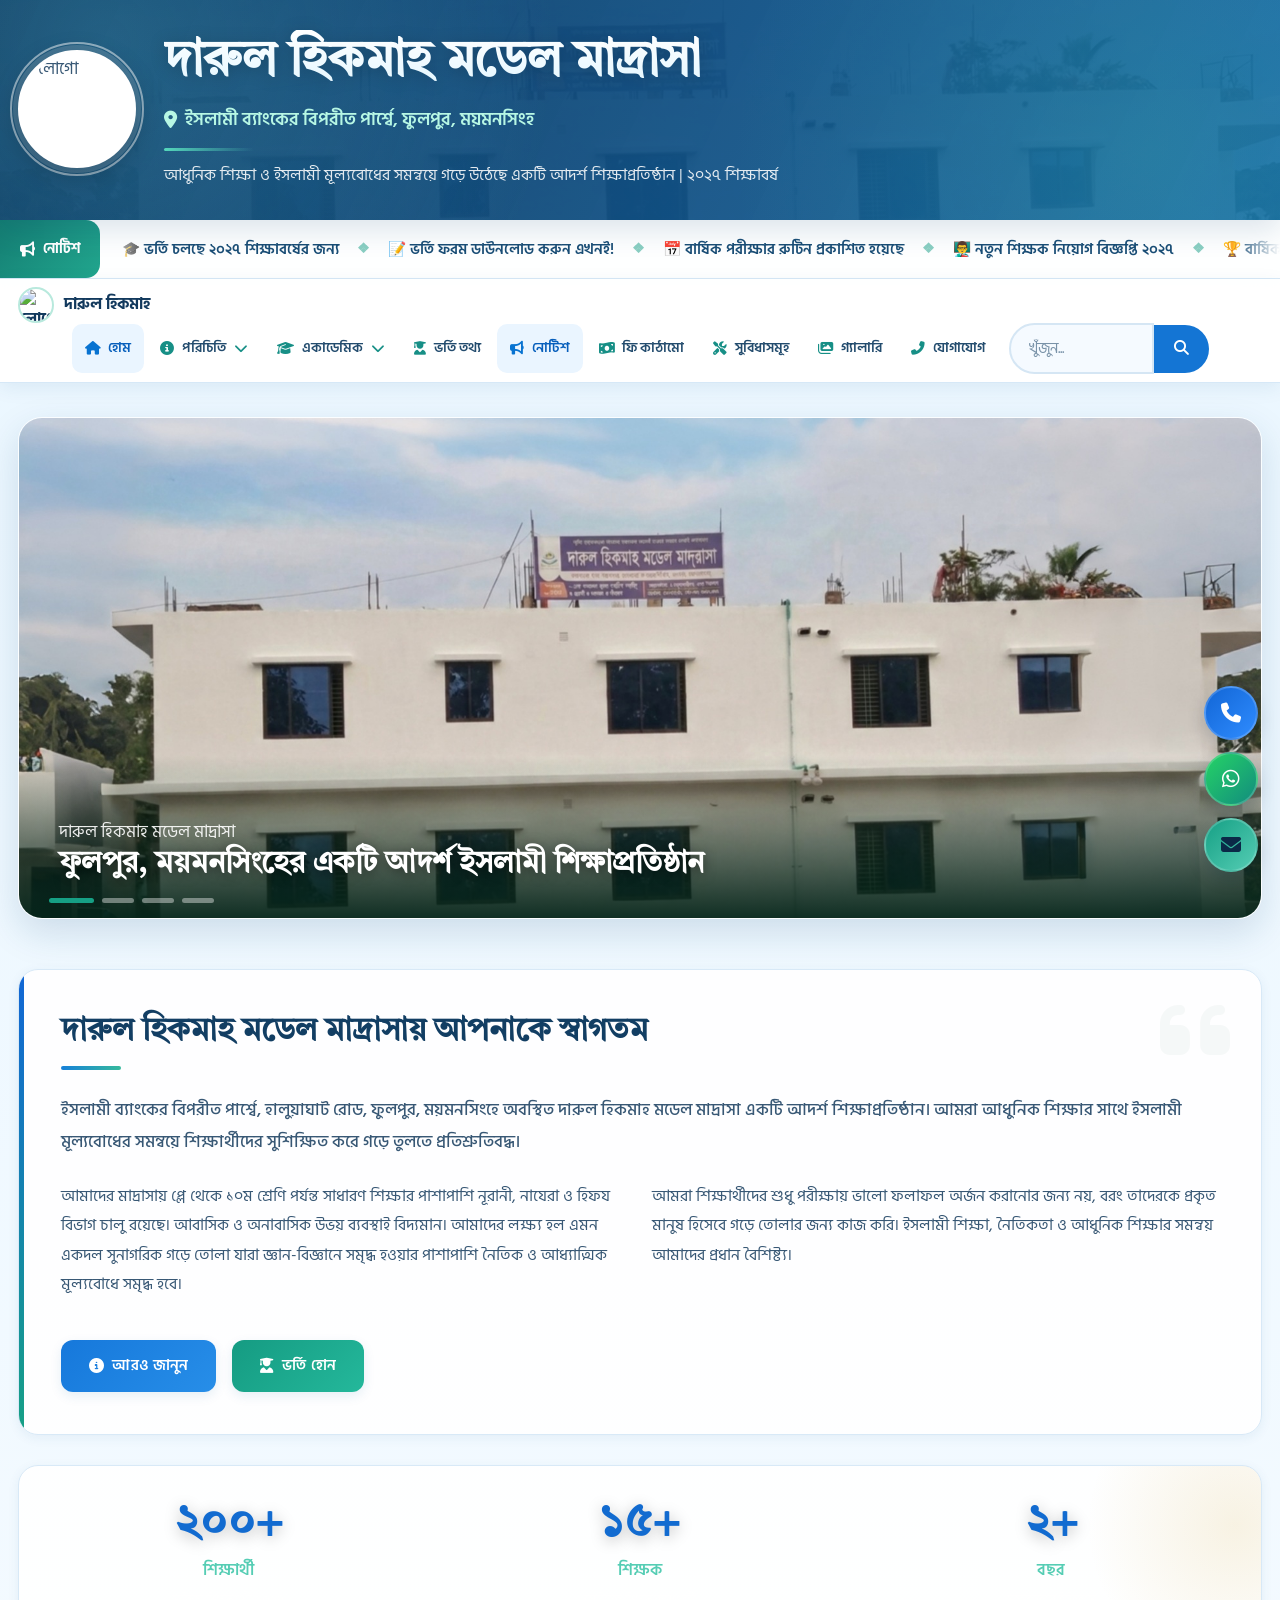
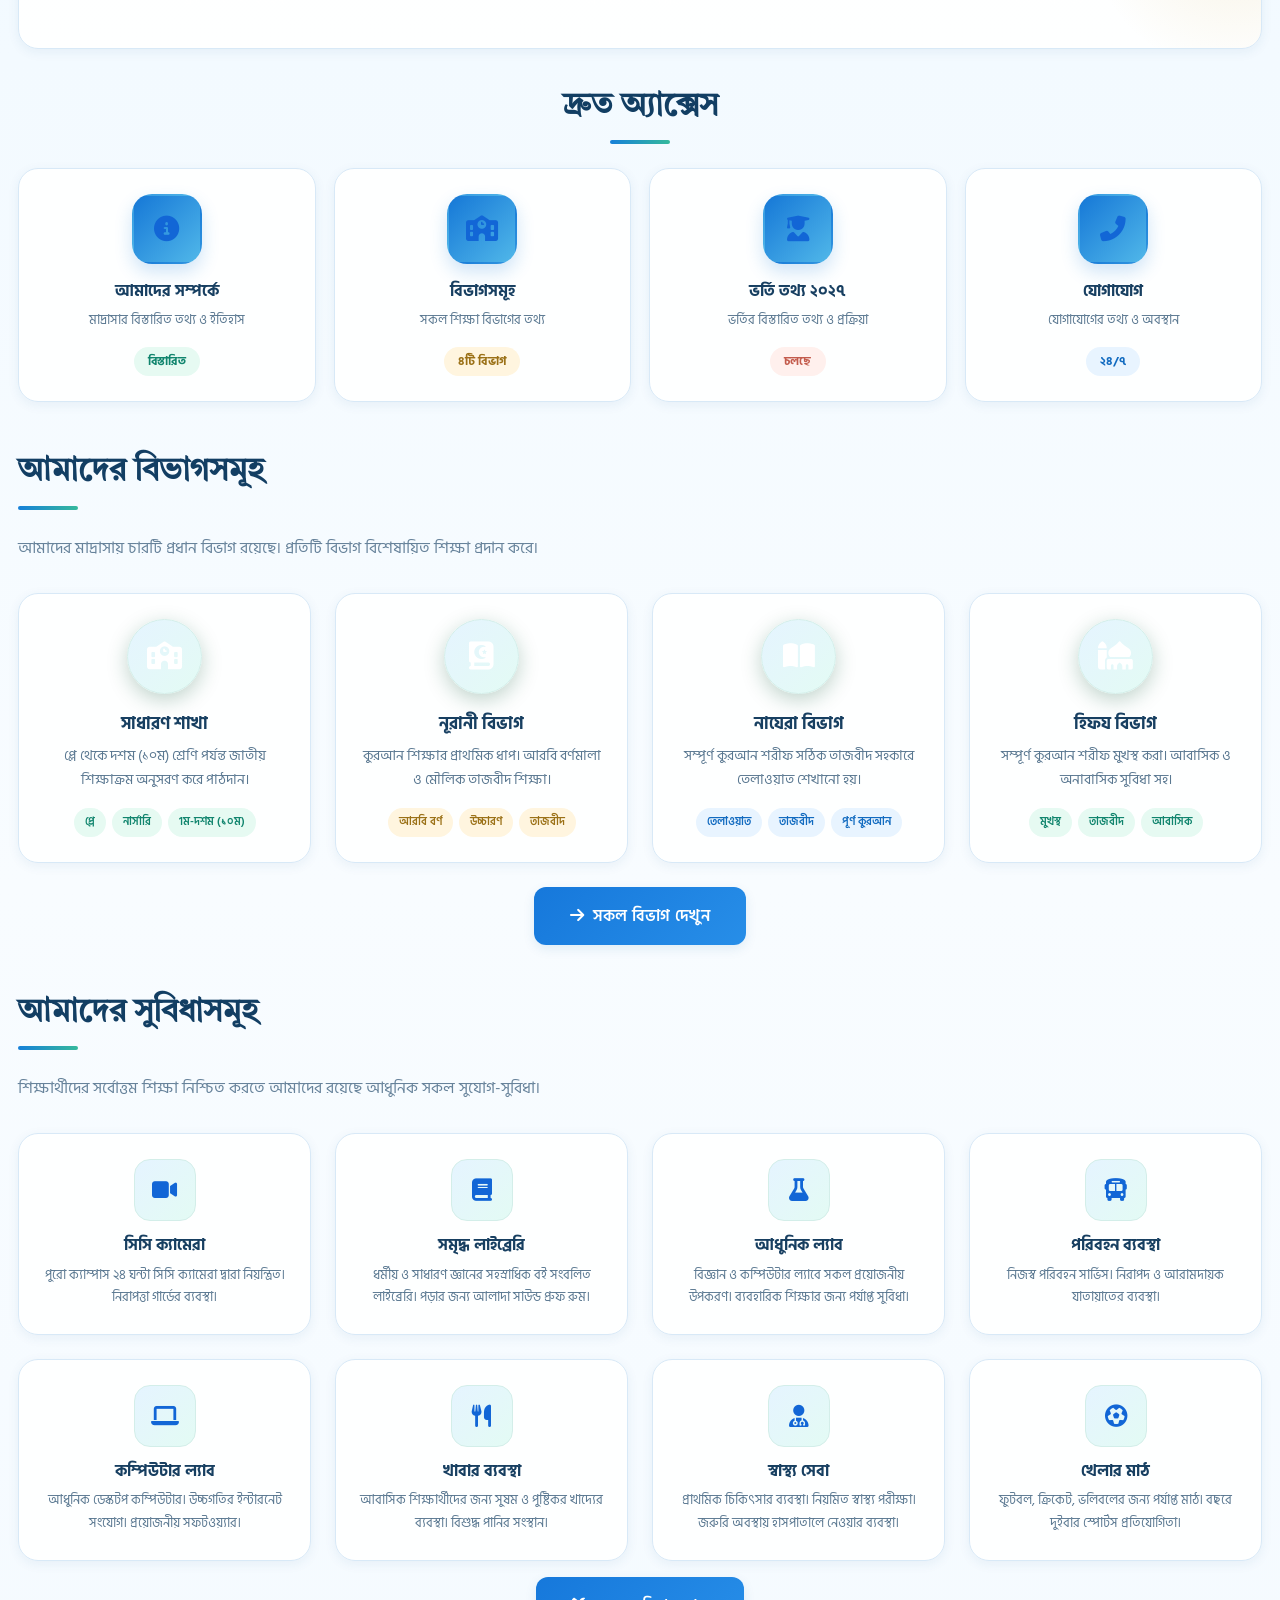
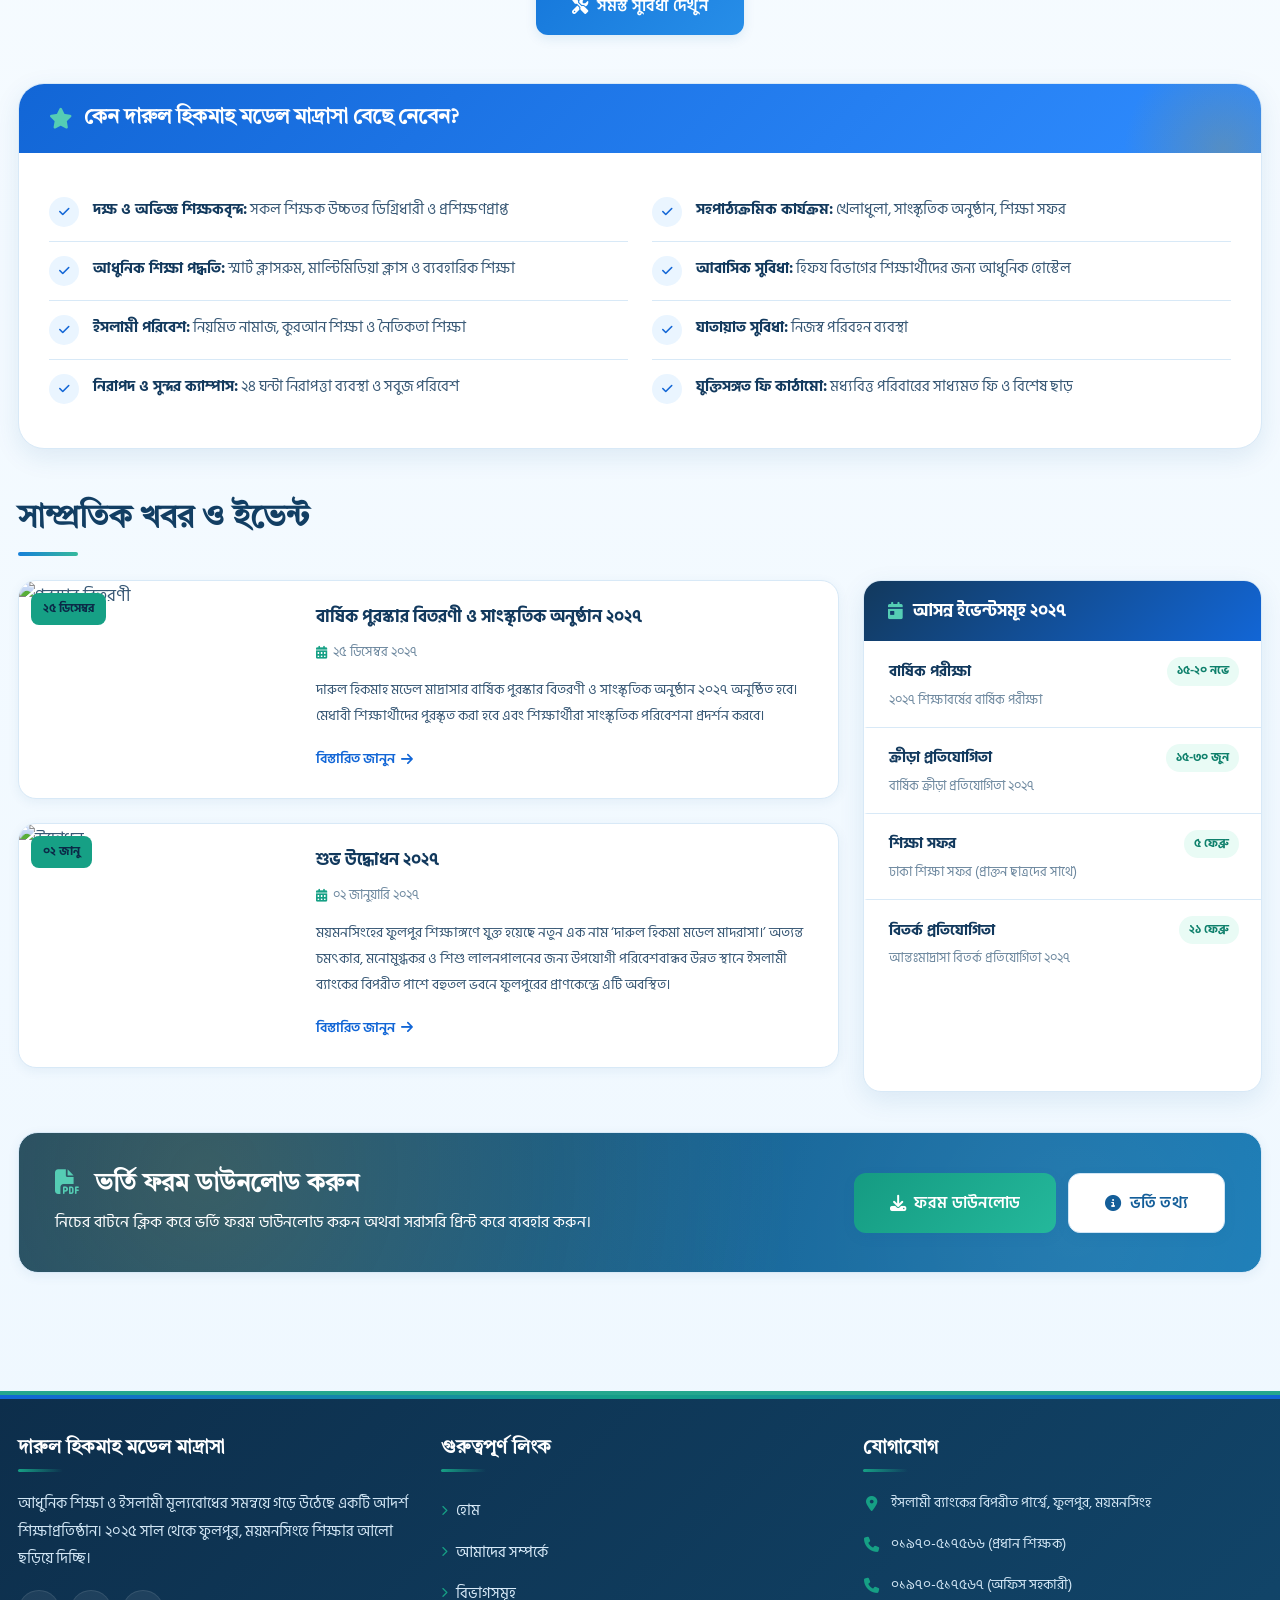
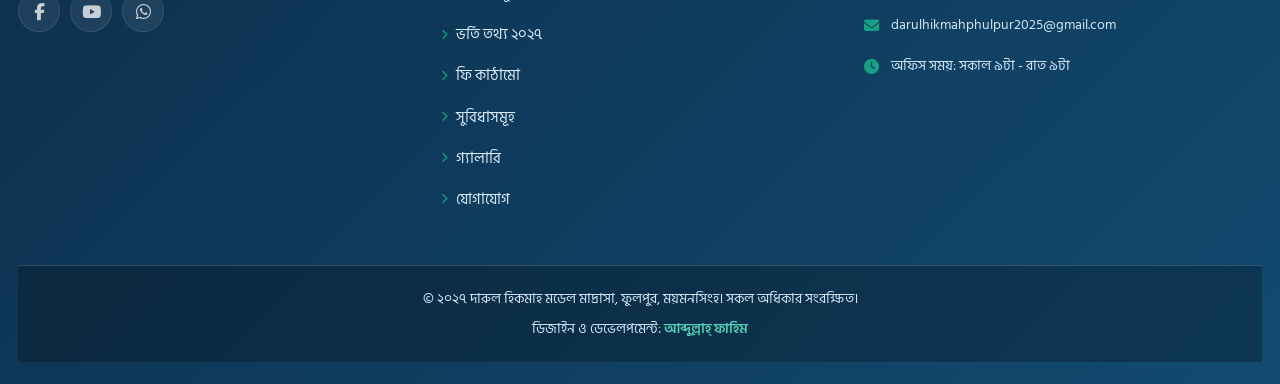
==== index.html @ 241233c5 "Redesign homepage with polished responsive light-blue UI" ====
<!DOCTYPE html>
<html lang="bn">
<head>
<meta charset="UTF-8">
<meta name="viewport" content="width=device-width, initial-scale=1.0, viewport-fit=cover">
<title>দারুল হিকমাহ মডেল মাদ্রাসা ফুলপুর ময়মনসিংহ | ২০২৭</title>
<meta name="description" content="দারুল হিকমাহ মডেল মাদ্রাসা ফুলপুর ময়মনসিংহ (Darul Hikmah Model Madrasa Phulpur Mymensingh)। ২০২৭ শিক্ষাবর্ষের ভর্তি তথ্য, বিভাগ ও একাডেমিক কার্যক্রম।">
<meta name="robots" content="index, follow">
<link rel="canonical" href="https://fahim618900-wq.github.io/Dh">
<meta name="author" content="Darul Hikmah Model Madrasa">
<meta name="language" content="Bangla, English">

<meta property="og:title" content="Darul Hikmah Model Madrasa Phulpur Mymensingh 2027">
<meta property="og:description" content="দারুল হিকমাহ মডেল মাদ্রাসা ফুলপুর ময়মনসিংহ এর অফিসিয়াল ওয়েবসাইট">
<meta property="og:type" content="website">
<meta property="og:url" content="https://fahim618900-wq.github.io/Dh">
<meta property="og:image" content="https://fahim618900-wq.github.io/Dh/logo.png">

<meta name="twitter:card" content="summary_large_image">
<meta name="twitter:title" content="Darul Hikmah Model Madrasa Phulpur 2027">
<meta name="twitter:description" content="Official Website of Darul Hikmah Model Madrasa Phulpur Mymensingh">

<link rel="preconnect" href="https://fonts.googleapis.com">
<link rel="preconnect" href="https://fonts.gstatic.com" crossorigin>
<link rel="preconnect" href="https://cdn.jsdelivr.net" crossorigin>
<link rel="preconnect" href="https://cdnjs.cloudflare.com" crossorigin>
<link rel="preconnect" href="https://i.ibb.co" crossorigin>

<link href="https://fonts.googleapis.com/css2?family=Kalpurush&family=Hind+Siliguri:wght@400;500;600;700&family=Tiro+Bangla&display=swap" rel="stylesheet">
<link href="https://cdn.jsdelivr.net/npm/bootstrap@5.3.0/dist/css/bootstrap.min.css" rel="stylesheet">
<link rel="stylesheet" href="https://cdnjs.cloudflare.com/ajax/libs/font-awesome/6.4.0/css/all.min.css">
<link rel="icon" href="logo.png" type="image/png">

<script type="application/ld+json">
{
 "@context": "https://schema.org",
 "@type": "EducationalOrganization",
 "name": "Darul Hikmah Model Madrasa Phulpur",
 "alternateName": ["দারুল হিকমাহ মডেল মাদ্রাসা", "Darul Hikmah", "Darul Hikma", "darul hikmah phulpur"],
 "url": "https://fahim618900-wq.github.io/Dh",
 "logo": "https://fahim618900-wq.github.io/Dh/logo.png",
 "description": "দারুল হিকমাহ মডেল মাদ্রাসা ফুলপুর ময়মনসিংহের একটি আদর্শ ইসলামী শিক্ষাপ্রতিষ্ঠান।",
 "address": {
   "@type": "PostalAddress",
   "streetAddress": "হালুয়াঘাট রোড",
   "addressLocality": "Phulpur",
   "addressRegion": "Mymensingh",
   "postalCode": "2250",
   "addressCountry": "BD"
 },
 "telephone": "+8801710569808"
}
</script>

<style>
/* ==================== RESET & ROOT ==================== */
*, *::before, *::after {
    margin: 0;
    padding: 0;
    box-sizing: border-box;
    -webkit-tap-highlight-color: transparent;
}

:root {
    --primary: #0a5234;
    --primary-dark: #063a24;
    --primary-deep: #04251a;
    --primary-light: #0e6b45;
    --primary-soft: #e8f3ed;
    --accent: #c8971a;
    --accent-dark: #a67c12;
    --accent-light: #e8b733;
    --accent-soft: #fdf6e3;
    --text-main: #1c1c2e;
    --text-body: #4a4a5a;
    --text-muted: #8585a0;
    --bg: #f5f3ee;
    --bg-white: #ffffff;
    --border: #e5e0d5;
    --info: #1e5fa8;
    --shadow-sm: 0 2px 10px rgba(10, 82, 52, 0.08);
    --shadow-md: 0 6px 24px rgba(10, 82, 52, 0.12);
    --shadow-lg: 0 12px 45px rgba(10, 82, 52, 0.16);
    --radius-xs: 8px;
    --radius-sm: 12px;
    --radius-md: 18px;
    --radius-lg: 26px;
    --font-main: 'Kalpurush', 'Hind Siliguri', sans-serif;
    --font-display: 'Tiro Bangla', serif;
    --ease: cubic-bezier(0.4, 0, 0.2, 1);
    --transition: all 0.3s var(--ease);
}

html { scroll-behavior: smooth; -webkit-text-size-adjust: 100%; }

body {
    font-family: var(--font-main);
    color: var(--text-body);
    background: var(--bg);
    line-height: 1.9;
    overflow-x: hidden;
    -webkit-font-smoothing: antialiased;
    font-size: 17px;
}

img { max-width: 100%; height: auto; display: block; }
a { text-decoration: none; transition: var(--transition); }
ul { list-style: none; }
button { font-family: inherit; cursor: pointer; border: none; background: none; }

.container {
    width: 100%;
    max-width: 1240px;
    margin: 0 auto;
    padding: 0 18px;
}

/* ==================== HERO HEADER ==================== */
.hero-header {
    position: relative;
    background: linear-gradient(135deg, var(--primary-deep) 0%, var(--primary-dark) 50%, var(--primary) 100%);
    padding: 32px 0 36px;
    overflow: hidden;
    border-bottom: 4px solid var(--accent);
}

.hero-header::before {
    content: '';
    position: absolute;
    inset: 0;
    background: radial-gradient(circle at 15% 50%, rgba(200, 151, 26, 0.14) 0%, transparent 45%),
                radial-gradient(circle at 85% 30%, rgba(255, 255, 255, 0.06) 0%, transparent 40%);
    pointer-events: none;
}

.hero-inner {
    position: relative;
    z-index: 2;
    display: flex;
    align-items: center;
    gap: 30px;
}

.hero-logo-wrap { flex-shrink: 0; position: relative; }

.hero-logo-wrap::before {
    content: '';
    position: absolute;
    inset: -10px;
    border-radius: 50%;
    border: 2px dashed rgba(200, 151, 26, 0.45);
    animation: spinSlow 40s linear infinite;
}

@keyframes spinSlow { to { transform: rotate(360deg); } }

.hero-logo {
    width: 130px;
    height: 130px;
    object-fit: cover;
    border-radius: 50%;
    border: 4px solid var(--accent);
    box-shadow: 0 10px 35px rgba(0, 0, 0, 0.45), 0 0 0 8px rgba(200, 151, 26, 0.18);
    position: relative;
    z-index: 1;
    background: var(--bg-white);
}

.hero-text { flex: 1; }

.hero-title {
    font-family: var(--font-display);
    color: var(--bg-white);
    font-size: 3rem;
    font-weight: 700;
    line-height: 1.2;
    margin-bottom: 8px;
    background: linear-gradient(180deg, #ffffff 0%, #f0e6c8 100%);
    -webkit-background-clip: text;
    -webkit-text-fill-color: transparent;
    background-clip: text;
    filter: drop-shadow(0 3px 10px rgba(0, 0, 0, 0.35));
}

.hero-location {
    color: var(--accent-light);
    font-size: 1.1rem;
    font-weight: 600;
    margin-bottom: 12px;
    display: flex;
    align-items: center;
    gap: 8px;
    flex-wrap: wrap;
}

.hero-divider {
    width: 90px;
    height: 3px;
    background: linear-gradient(90deg, var(--accent), transparent);
    border-radius: 3px;
    margin-bottom: 12px;
}

.hero-tagline {
    color: rgba(255, 255, 255, 0.78);
    font-size: 0.98rem;
    line-height: 1.6;
    max-width: 680px;
    margin: 0;
}

/* ==================== NOTICE BAR ==================== */
.notice-bar {
    background: linear-gradient(90deg, var(--accent-soft) 0%, var(--bg-white) 50%, var(--accent-soft) 100%);
    border-bottom: 2px solid var(--accent);
    overflow: hidden;
    box-shadow: 0 1px 3px rgba(10, 82, 52, 0.06);
}

.notice-bar-inner {
    display: flex;
    align-items: stretch;
    min-height: 58px;
}

.notice-tag {
    background: linear-gradient(135deg, var(--accent) 0%, var(--accent-light) 100%);
    color: var(--primary-deep);
    padding: 0 26px 0 22px;
    display: flex;
    align-items: center;
    font-weight: 700;
    font-size: 0.9rem;
    white-space: nowrap;
    flex-shrink: 0;
    clip-path: polygon(0 0, 100% 0, calc(100% - 16px) 100%, 0 100%);
    padding-right: 40px;
}

.notice-tag i {
    margin-right: 8px;
    animation: bellShake 3s ease-in-out infinite;
    transform-origin: top center;
    font-size: 0.95rem;
}

@keyframes bellShake {
    0%, 100% { transform: rotate(0); }
    4%, 12% { transform: rotate(12deg); }
    8%, 16% { transform: rotate(-12deg); }
    20% { transform: rotate(0); }
}

.notice-track {
    flex: 1;
    overflow: hidden;
    display: flex;
    align-items: center;
    padding: 0 10px;
    mask-image: linear-gradient(90deg, transparent 0%, #000 4%, #000 96%, transparent 100%);
    -webkit-mask-image: linear-gradient(90deg, transparent 0%, #000 4%, #000 96%, transparent 100%);
}

.notice-runner {
    display: flex;
    align-items: center;
    white-space: nowrap;
    animation: noticeScroll 40s linear infinite;
}

.notice-runner:hover { animation-play-state: paused; }

@keyframes noticeScroll {
    0% { transform: translateX(0); }
    100% { transform: translateX(-50%); }
}

.notice-link {
    color: var(--primary);
    font-weight: 600;
    font-size: 0.92rem;
    padding: 0 12px;
    display: inline-flex;
    align-items: center;
    gap: 6px;
}

.notice-link:hover { color: var(--accent-dark); text-decoration: underline; }

.notice-pipe {
    color: var(--accent);
    font-weight: 700;
    margin: 0 6px;
    opacity: 0.55;
    font-size: 0.85rem;
}

/* ==================== NAV BAR (Sticky, Mobile Style Always) ==================== */
.modern-nav {
    position: sticky;
    top: 0;
    z-index: 1030;
    background: var(--primary-dark);
    box-shadow: 0 4px 24px rgba(0, 0, 0, 0.22);
    border-bottom: 3px solid var(--accent);
    padding: 6px 0;
}

.nav-container {
    display: flex;
    align-items: center;
    justify-content: space-between;
    flex-wrap: wrap;
    padding: 0;
}

.nav-toggle-btn {
    display: flex;
    align-items: center;
    justify-content: center;
    background: transparent;
    border: 2px solid var(--accent);
    color: var(--bg-white);
    padding: 8px 14px;
    border-radius: var(--radius-xs);
    font-size: 1.15rem;
    margin: 4px 0;
    transition: var(--transition);
}

.nav-toggle-btn:hover { background: var(--accent); color: var(--primary-deep); }

.nav-brand-mobile {
    display: flex;
    align-items: center;
    gap: 10px;
    color: var(--bg-white);
    font-weight: 700;
    font-size: 1rem;
}

.nav-brand-mobile img {
    width: 36px;
    height: 36px;
    border-radius: 50%;
    border: 2px solid var(--accent);
}

/* ==================== NAV MENU (Drawer style) ==================== */
.nav-menu-modern {
    display: none;
    flex-direction: column;
    width: 100%;
    background: var(--primary-deep);
    padding: 10px 0;
    border-top: 1px solid rgba(255, 255, 255, 0.08);
    max-height: 75vh;
    overflow-y: auto;
    margin-top: 8px;
    border-radius: 0 0 var(--radius-sm) var(--radius-sm);
}

.nav-menu-modern.open { display: flex; }

.nav-menu-modern .nav-item-modern { width: 100%; }

.nav-item-modern { position: relative; }

.nav-link-modern {
    display: flex;
    align-items: center;
    gap: 8px;
    color: rgba(255, 255, 255, 0.85);
    font-weight: 600;
    font-size: 0.95rem;
    padding: 14px 22px;
    width: 100%;
    border-bottom: 1px solid rgba(255, 255, 255, 0.05);
    transition: var(--transition);
    cursor: pointer;
    font-family: var(--font-main);
    background: transparent;
    border-left: none;
    border-right: none;
    border-top: none;
    justify-content: flex-start;
}

.nav-link-modern i { font-size: 0.85rem; color: var(--accent-light); transition: var(--transition); }

.nav-link-modern:hover,
.nav-link-modern.active {
    color: var(--bg-white);
    background: rgba(200, 151, 26, 0.13);
}

.nav-link-modern:hover i,
.nav-link-modern.active i { color: var(--accent-light); }

.nav-dropdown { position: relative; }

.dropdown-toggle-modern .caret {
    font-size: 0.65rem;
    margin-left: auto;
    transition: transform 0.3s var(--ease);
}

.nav-dropdown.open .caret { transform: rotate(180deg); }

.dropdown-panel {
    position: static;
    opacity: 1;
    visibility: visible;
    transform: none;
    box-shadow: none;
    background: rgba(0, 0, 0, 0.25);
    border-top: none;
    border-radius: 0;
    padding: 0;
    max-height: 0;
    overflow: hidden;
    transition: max-height 0.35s var(--ease), padding 0.35s var(--ease);
    min-width: 100%;
}

.nav-dropdown.open .dropdown-panel {
    max-height: 500px;
    padding: 6px 0 6px 20px;
}

.dropdown-panel a {
    display: flex;
    align-items: center;
    gap: 11px;
    padding: 11px 14px;
    color: rgba(255, 255, 255, 0.78);
    font-size: 0.9rem;
    font-weight: 500;
    transition: var(--transition);
}

.dropdown-panel a i {
    color: var(--accent);
    font-size: 0.82rem;
    width: 18px;
    text-align: center;
}

.dropdown-panel a:hover {
    background: rgba(200, 151, 26, 0.15);
    color: var(--accent-light);
    padding-left: 18px;
}

.nav-search {
    display: flex;
    align-items: center;
    margin: 12px 20px;
    width: calc(100% - 40px);
}

.nav-search input {
    border: 2px solid rgba(255, 255, 255, 0.15);
    background: rgba(255, 255, 255, 0.08);
    border-radius: 50px 0 0 50px;
    padding: 10px 18px;
    font-size: 0.92rem;
    color: var(--bg-white);
    font-family: var(--font-main);
    width: 100%;
    flex: 1;
    transition: var(--transition);
    outline: none;
}

.nav-search input::placeholder { color: rgba(255, 255, 255, 0.5); }
.nav-search input:focus { background: rgba(255, 255, 255, 0.14); border-color: var(--accent); }

.nav-search button {
    background: var(--accent);
    border: none;
    border-radius: 0 50px 50px 0;
    padding: 10px 20px;
    color: var(--primary-deep);
    font-size: 0.95rem;
    cursor: pointer;
}

/* ==================== MAIN CONTENT ==================== */
.main-content { padding: 40px 0; }

/* ==================== HERO SLIDER ==================== */
.hero-slider {
    border-radius: var(--radius-lg);
    overflow: hidden;
    box-shadow: var(--shadow-lg);
    position: relative;
    margin-bottom: 50px;
    border: 4px solid var(--bg-white);
}

.hero-slider .carousel-item img {
    height: 500px;
    object-fit: cover;
    width: 100%;
}

.hero-slider .carousel-caption {
    background: linear-gradient(0deg, rgba(4, 37, 26, 0.94) 0%, rgba(4, 37, 26, 0.4) 60%, transparent 100%);
    padding: 60px 40px 30px;
    bottom: 0;
    left: 0;
    right: 0;
    text-align: left;
}

.hero-slider .carousel-caption h3 {
    font-family: var(--font-display);
    font-weight: 700;
    font-size: 1.85rem;
    margin-bottom: 6px;
    color: var(--bg-white);
    text-shadow: 0 2px 12px rgba(0, 0, 0, 0.5);
}

.hero-slider .carousel-caption p {
    font-size: 1.05rem;
    color: rgba(255, 255, 255, 0.9);
    margin: 0;
}

.hero-slider .carousel-indicators {
    bottom: 15px;
    left: 30px;
    margin: 0;
    justify-content: flex-start;
    width: auto;
}

.hero-slider .carousel-indicators button {
    width: 32px;
    height: 5px;
    border-radius: 5px;
    border: none;
    background: rgba(255, 255, 255, 0.4);
    opacity: 1;
    transition: var(--transition);
    margin-right: 8px;
    margin-left: 0;
}

.hero-slider .carousel-indicators button.active {
    background: var(--accent);
    width: 45px;
}

.hero-slider .carousel-control-prev,
.hero-slider .carousel-control-next {
    width: 46px;
    height: 46px;
    background: rgba(255, 255, 255, 0.15);
    backdrop-filter: blur(8px);
    border-radius: 50%;
    top: 50%;
    transform: translateY(-50%);
    opacity: 0;
    transition: var(--transition);
}

.hero-slider:hover .carousel-control-prev,
.hero-slider:hover .carousel-control-next { opacity: 1; }

.hero-slider .carousel-control-prev { left: 20px; }
.hero-slider .carousel-control-next { right: 20px; }

.hero-slider .carousel-control-prev:hover,
.hero-slider .carousel-control-next:hover { background: var(--accent); }

/* ==================== SECTION TITLE ==================== */
.section-title {
    font-family: var(--font-display);
    font-weight: 700;
    color: var(--primary-dark);
    font-size: 1.85rem;
    position: relative;
    padding-bottom: 16px;
    margin-bottom: 24px;
    display: inline-block;
    line-height: 1.3;
}

.section-title::after {
    content: '';
    position: absolute;
    bottom: 0;
    left: 0;
    width: 60px;
    height: 4px;
    background: linear-gradient(90deg, var(--primary), var(--accent));
    border-radius: 4px;
}

.section-title.center {
    display: block;
    text-align: center;
}

.section-title.center::after {
    left: 50%;
    transform: translateX(-50%);
}

.section-subtitle {
    color: var(--text-muted);
    font-size: 1rem;
    line-height: 1.8;
    margin-bottom: 30px;
    max-width: 850px;
}

/* ==================== WELCOME CARD ==================== */
.welcome-card {
    background: var(--bg-white);
    border-radius: var(--radius-lg);
    padding: 40px;
    box-shadow: var(--shadow-md);
    border: 1px solid var(--border);
    position: relative;
    overflow: hidden;
    margin-bottom: 50px;
}

.welcome-card::before {
    content: '';
    position: absolute;
    top: 0;
    left: 0;
    width: 5px;
    height: 100%;
    background: linear-gradient(180deg, var(--primary), var(--accent));
}

.welcome-card::after {
    content: '\f10d';
    font-family: 'Font Awesome 6 Free';
    font-weight: 900;
    position: absolute;
    top: 20px;
    right: 30px;
    font-size: 5rem;
    color: rgba(10, 82, 52, 0.035);
    line-height: 1;
}

.welcome-card .lead {
    font-size: 1.05rem;
    color: var(--text-body);
    line-height: 1.9;
    font-weight: 500;
}

.welcome-card p {
    color: var(--text-body);
    font-size: 0.97rem;
    line-height: 1.9;
}

/* ==================== BUTTONS ==================== */
.btn-modern {
    display: inline-flex;
    align-items: center;
    justify-content: center;
    gap: 8px;
    padding: 12px 28px;
    border-radius: 50px;
    font-weight: 600;
    font-size: 0.95rem;
    letter-spacing: 0.3px;
    border: none;
    cursor: pointer;
    font-family: var(--font-main);
    text-decoration: none;
    transition: var(--transition);
    white-space: nowrap;
}

.btn-primary-modern {
    background: linear-gradient(135deg, var(--primary) 0%, var(--primary-light) 100%);
    color: var(--bg-white);
    box-shadow: 0 4px 18px rgba(10, 82, 52, 0.3);
}

.btn-primary-modern:hover {
    transform: translateY(-3px);
    box-shadow: 0 10px 30px rgba(10, 82, 52, 0.45);
    color: var(--bg-white);
}

.btn-gold-modern {
    background: linear-gradient(135deg, var(--accent) 0%, var(--accent-light) 100%);
    color: var(--primary-deep);
    box-shadow: 0 4px 18px rgba(200, 151, 26, 0.35);
}

.btn-gold-modern:hover {
    transform: translateY(-3px);
    box-shadow: 0 10px 30px rgba(200, 151, 26, 0.5);
    color: var(--primary-deep);
}

.btn-lg-modern { padding: 14px 36px; font-size: 1.02rem; }

/* ==================== STATS STRIP ==================== */
.stats-strip {
    background: linear-gradient(135deg, var(--primary-dark) 0%, var(--primary) 100%);
    border-radius: var(--radius-lg);
    padding: 40px 30px;
    margin-bottom: 50px;
    position: relative;
    overflow: hidden;
    box-shadow: var(--shadow-lg);
}

.stats-strip::before {
    content: '';
    position: absolute;
    inset: 0;
    background-image: url("data:image/svg+xml,%3Csvg width='40' height='40' viewBox='0 0 40 40' xmlns='http://www.w3.org/2000/svg'%3E%3Ccircle cx='20' cy='20' r='1' fill='%23ffffff' fill-opacity='0.05'/%3E%3C/svg%3E");
}

.stats-strip::after {
    content: '';
    position: absolute;
    top: -50%;
    right: -10%;
    width: 300px;
    height: 300px;
    background: radial-gradient(circle, rgba(200, 151, 26, 0.12) 0%, transparent 70%);
    border-radius: 50%;
}

.stat-item {
    position: relative;
    z-index: 1;
    text-align: center;
    padding: 15px 10px;
}

.stat-number {
    font-family: var(--font-display);
    font-size: 3rem;
    font-weight: 700;
    color: var(--bg-white);
    line-height: 1;
    margin-bottom: 8px;
    display: block;
    text-shadow: 0 3px 15px rgba(0, 0, 0, 0.25);
}

.stat-label {
    color: var(--accent-light);
    font-size: 1rem;
    font-weight: 600;
    margin-bottom: 3px;
}

.stat-desc {
    color: rgba(255, 255, 255, 0.6);
    font-size: 0.85rem;
    margin: 0;
}

/* ==================== QUICK ACCESS GRID ==================== */
.quick-grid {
    display: grid;
    grid-template-columns: repeat(4, 1fr);
    gap: 20px;
    margin-bottom: 50px;
}

.quick-tile {
    background: var(--bg-white);
    border-radius: var(--radius-md);
    padding: 30px 20px;
    text-align: center;
    transition: transform 0.3s var(--ease), box-shadow 0.3s var(--ease), border-color 0.3s var(--ease);
    border: 2px solid var(--border);
    position: relative;
    overflow: hidden;
    color: var(--text-main);
    display: block;
    height: 100%;
}

.quick-tile::before {
    content: '';
    position: absolute;
    top: 0;
    left: 0;
    right: 0;
    height: 4px;
    background: linear-gradient(90deg, var(--primary), var(--accent));
    transform: scaleX(0);
    transition: transform 0.4s var(--ease);
}

.quick-tile:hover::before { transform: scaleX(1); }

.quick-tile:hover {
    transform: translateY(-8px);
    box-shadow: 0 15px 40px rgba(200, 151, 26, 0.25);
    border-color: var(--accent);
    color: var(--text-main);
}

.quick-tile-icon {
    width: 70px;
    height: 70px;
    margin: 0 auto 18px;
    background: linear-gradient(135deg, var(--primary-soft), var(--accent-soft));
    border-radius: 20px;
    display: flex;
    align-items: center;
    justify-content: center;
    transition: var(--transition);
    border: 2px solid transparent;
}

.quick-tile:hover .quick-tile-icon {
    background: linear-gradient(135deg, var(--primary), var(--primary-light));
    transform: scale(1.08);
    border-color: var(--accent);
    box-shadow: 0 8px 22px rgba(10, 82, 52, 0.25);
}

.quick-tile-icon i {
    font-size: 1.6rem;
    color: var(--primary);
    transition: var(--transition);
}

.quick-tile:hover .quick-tile-icon i { color: var(--bg-white); }

.quick-tile h5 {
    font-weight: 700;
    color: var(--primary-dark);
    font-size: 1.02rem;
    margin-bottom: 8px;
}

.quick-tile p {
    font-size: 0.83rem;
    color: var(--text-muted);
    margin-bottom: 14px;
    line-height: 1.6;
}

.tile-badge {
    display: inline-block;
    padding: 4px 14px;
    border-radius: 50px;
    font-size: 0.72rem;
    font-weight: 700;
    letter-spacing: 0.3px;
}

.tile-badge.green { background: var(--primary-soft); color: var(--primary); }
.tile-badge.gold { background: var(--accent-soft); color: var(--accent-dark); }
.tile-badge.red { background: #fdeaea; color: #b91c1c; }
.tile-badge.blue { background: #e6f1fb; color: #1e5fa8; }

/* ==================== DEPARTMENT CARDS ==================== */
.dept-card {
    background: var(--bg-white);
    border-radius: var(--radius-md);
    padding: 32px 22px;
    text-align: center;
    box-shadow: var(--shadow-sm);
    transition: transform 0.3s var(--ease), box-shadow 0.3s var(--ease);
    border: 2px solid transparent;
    height: 100%;
    position: relative;
    overflow: hidden;
}

.dept-card::before {
    content: '';
    position: absolute;
    top: -60%;
    right: -30%;
    width: 140px;
    height: 140px;
    background: radial-gradient(circle, var(--primary-soft) 0%, transparent 70%);
    border-radius: 50%;
    transition: var(--transition);
}

.dept-card:hover::before { transform: scale(1.5); }

.dept-card:hover {
    transform: translateY(-8px);
    box-shadow: 0 15px 40px rgba(200, 151, 26, 0.2);
    border-color: var(--primary-soft);
}

.dept-icon {
    width: 75px;
    height: 75px;
    margin: 0 auto 20px;
    background: linear-gradient(135deg, var(--primary) 0%, var(--primary-light) 100%);
    border-radius: 50%;
    display: flex;
    align-items: center;
    justify-content: center;
    transition: var(--transition);
    box-shadow: 0 6px 20px rgba(10, 82, 52, 0.25);
    position: relative;
    z-index: 1;
}

.dept-card:hover .dept-icon {
    transform: rotate(360deg) scale(1.1);
    background: linear-gradient(135deg, var(--accent) 0%, var(--accent-light) 100%);
    box-shadow: 0 8px 25px rgba(200, 151, 26, 0.4);
}

.dept-icon i {
    font-size: 1.75rem;
    color: var(--bg-white);
    transition: var(--transition);
}

.dept-card:hover .dept-icon i { color: var(--primary-deep); }

.dept-card h5 {
    font-weight: 700;
    color: var(--primary-dark);
    font-size: 1.08rem;
    margin-bottom: 10px;
    position: relative;
    z-index: 1;
}

.dept-card p {
    color: var(--text-muted);
    font-size: 0.87rem;
    line-height: 1.7;
    margin-bottom: 16px;
    position: relative;
    z-index: 1;
}

.dept-tags {
    display: flex;
    flex-wrap: wrap;
    gap: 6px;
    justify-content: center;
    position: relative;
    z-index: 1;
}

.dept-tag {
    font-size: 0.7rem;
    padding: 4px 11px;
    border-radius: 50px;
    font-weight: 600;
}

.dept-tag.green { background: var(--primary-soft); color: var(--primary); }
.dept-tag.gold { background: var(--accent-soft); color: var(--accent-dark); }
.dept-tag.blue { background: #e6f1fb; color: #1e5fa8; }
.dept-tag.red { background: #fdeaea; color: #b91c1c; }

/* ==================== FACILITY CARDS ==================== */
.fac-card {
    background: var(--bg-white);
    border-radius: var(--radius-md);
    padding: 26px 20px;
    text-align: center;
    box-shadow: var(--shadow-sm);
    transition: transform 0.3s var(--ease), box-shadow 0.3s var(--ease);
    border: 1px solid var(--border);
    height: 100%;
}

.fac-card:hover {
    transform: translateY(-6px);
    box-shadow: 0 12px 35px rgba(200, 151, 26, 0.18);
    border-color: var(--accent);
}

.fac-icon {
    width: 62px;
    height: 62px;
    margin: 0 auto 16px;
    background: linear-gradient(135deg, var(--primary-soft), var(--accent-soft));
    border-radius: 16px;
    display: flex;
    align-items: center;
    justify-content: center;
    transition: var(--transition);
    border: 2px solid transparent;
}

.fac-card:hover .fac-icon {
    background: linear-gradient(135deg, var(--primary) 0%, var(--primary-light) 100%);
    transform: scale(1.1);
    border-color: var(--accent);
    box-shadow: 0 6px 20px rgba(10, 82, 52, 0.25);
}

.fac-icon i {
    font-size: 1.4rem;
    color: var(--primary);
    transition: var(--transition);
}

.fac-card:hover .fac-icon i { color: var(--bg-white); }

.fac-card h6 {
    font-weight: 700;
    color: var(--primary-dark);
    font-size: 0.97rem;
    margin-bottom: 8px;
}

.fac-card p {
    color: var(--text-muted);
    font-size: 0.83rem;
    line-height: 1.7;
    margin: 0;
}

/* ==================== WHY US CARD ==================== */
.why-card {
    background: var(--bg-white);
    border-radius: var(--radius-lg);
    overflow: hidden;
    box-shadow: var(--shadow-md);
    margin-bottom: 50px;
    border: 1px solid var(--border);
}

.why-header {
    background: linear-gradient(135deg, var(--primary) 0%, var(--primary-light) 100%);
    padding: 22px 30px;
    position: relative;
    overflow: hidden;
}

.why-header::before {
    content: '';
    position: absolute;
    top: -50%;
    right: -5%;
    width: 200px;
    height: 200px;
    background: radial-gradient(circle, rgba(200, 151, 26, 0.25) 0%, transparent 70%);
    border-radius: 50%;
}

.why-header h4 {
    color: var(--bg-white);
    font-family: var(--font-display);
    font-weight: 700;
    font-size: 1.3rem;
    margin: 0;
    display: flex;
    align-items: center;
    gap: 12px;
    position: relative;
    z-index: 1;
}

.why-header h4 i { color: var(--accent-light); }

.why-body { padding: 30px; }

.why-item {
    display: flex;
    align-items: flex-start;
    gap: 14px;
    padding: 14px 0;
    border-bottom: 1px solid var(--border);
    transition: var(--transition);
}

.why-item:last-child { border-bottom: none; }
.why-item:hover { padding-left: 8px; }

.why-item-icon {
    flex-shrink: 0;
    width: 30px;
    height: 30px;
    border-radius: 50%;
    background: var(--primary-soft);
    display: flex;
    align-items: center;
    justify-content: center;
    transition: var(--transition);
}

.why-item:hover .why-item-icon {
    background: var(--primary);
    transform: scale(1.1);
}

.why-item-icon i {
    font-size: 0.75rem;
    color: var(--primary);
    transition: var(--transition);
}

.why-item:hover .why-item-icon i { color: var(--bg-white); }

.why-item-text {
    font-size: 0.92rem;
    line-height: 1.7;
    color: var(--text-body);
}

.why-item-text strong { color: var(--primary-dark); }

/* ==================== NEWS & EVENTS ==================== */
.news-card {
    background: var(--bg-white);
    border-radius: var(--radius-md);
    overflow: hidden;
    box-shadow: var(--shadow-sm);
    transition: var(--transition);
    margin-bottom: 24px;
    border: 1px solid var(--border);
}

.news-card:hover {
    box-shadow: 0 12px 35px rgba(200, 151, 26, 0.18);
    transform: translateY(-3px);
}

.news-img-wrap {
    overflow: hidden;
    position: relative;
    height: 100%;
    min-height: 200px;
}

.news-img-wrap img {
    width: 100%;
    height: 100%;
    object-fit: cover;
    transition: transform 0.6s var(--ease);
}

.news-card:hover .news-img-wrap img { transform: scale(1.08); }

.news-date-badge {
    position: absolute;
    top: 12px;
    left: 12px;
    background: var(--accent);
    color: var(--primary-deep);
    padding: 5px 12px;
    border-radius: var(--radius-xs);
    font-size: 0.72rem;
    font-weight: 700;
}

.news-body { padding: 24px; }

.news-title {
    font-weight: 700;
    color: var(--primary-dark);
    font-size: 1.08rem;
    line-height: 1.5;
    margin-bottom: 10px;
}

.news-meta {
    font-size: 0.8rem;
    color: var(--text-muted);
    margin-bottom: 12px;
    display: flex;
    align-items: center;
    gap: 6px;
}

.news-meta i { color: var(--accent); }

.news-text {
    color: var(--text-body);
    font-size: 0.9rem;
    line-height: 1.8;
    margin-bottom: 14px;
}

.btn-news {
    display: inline-flex;
    align-items: center;
    gap: 6px;
    color: var(--primary);
    font-weight: 600;
    font-size: 0.85rem;
    transition: var(--transition);
}

.btn-news:hover { color: var(--accent-dark); gap: 10px; }

/* ==================== EVENTS CARD ==================== */
.events-card {
    background: var(--bg-white);
    border-radius: var(--radius-md);
    overflow: hidden;
    box-shadow: var(--shadow-md);
    border: 1px solid var(--border);
    height: 100%;
}

.events-header {
    background: linear-gradient(135deg, var(--primary-dark) 0%, var(--primary) 100%);
    padding: 20px 24px;
    color: var(--bg-white);
}

.events-header h5 {
    font-weight: 700;
    font-size: 1.05rem;
    margin: 0;
    display: flex;
    align-items: center;
    gap: 10px;
}

.events-header h5 i { color: var(--accent-light); }

.event-item {
    display: block;
    padding: 16px 22px;
    border-bottom: 1px solid var(--border);
    transition: var(--transition);
    color: inherit;
    border-left: 3px solid transparent;
}

.event-item:last-child { border-bottom: none; }

.event-item:hover {
    background: var(--primary-soft);
    border-left-color: var(--accent);
    padding-left: 28px;
    color: inherit;
}

.event-top {
    display: flex;
    justify-content: space-between;
    align-items: center;
    margin-bottom: 4px;
    gap: 8px;
    flex-wrap: wrap;
}

.event-name {
    font-weight: 700;
    color: var(--primary-dark);
    font-size: 0.92rem;
}

.event-date {
    font-size: 0.75rem;
    color: var(--accent-dark);
    font-weight: 700;
    background: var(--accent-soft);
    padding: 3px 10px;
    border-radius: 50px;
    white-space: nowrap;
}

.event-desc {
    font-size: 0.82rem;
    color: var(--text-muted);
    margin: 0;
    line-height: 1.6;
}

/* ==================== CTA BANNER ==================== */
.cta-banner {
    background: linear-gradient(135deg, var(--primary) 0%, var(--primary-light) 100%);
    border-radius: var(--radius-lg);
    padding: 40px 32px;
    margin: 40px 0;
    position: relative;
    overflow: hidden;
    box-shadow: var(--shadow-lg);
    display: flex;
    align-items: center;
    justify-content: space-between;
    flex-wrap: wrap;
    gap: 24px;
}

.cta-banner::before {
    content: '';
    position: absolute;
    inset: 0;
    background: radial-gradient(circle at 15% 30%, rgba(200, 151, 26, 0.22) 0%, transparent 55%),
                radial-gradient(circle at 85% 70%, rgba(255, 255, 255, 0.08) 0%, transparent 50%);
    pointer-events: none;
}

.cta-banner-text {
    position: relative;
    z-index: 1;
    flex: 1;
    min-width: 260px;
}

.cta-banner-text h3 {
    font-family: var(--font-display);
    color: var(--bg-white);
    font-size: 1.55rem;
    font-weight: 700;
    margin-bottom: 8px;
    line-height: 1.3;
}

.cta-banner-text p {
    color: rgba(255, 255, 255, 0.85);
    font-size: 1rem;
    margin: 0;
    line-height: 1.7;
}

.cta-banner-actions {
    position: relative;
    z-index: 1;
    display: flex;
    gap: 12px;
    flex-wrap: wrap;
}

/* ==================== FOOTER ==================== */
.footer {
    background: linear-gradient(160deg, var(--primary-deep) 0%, #02160e 100%);
    color: rgba(255, 255, 255, 0.82);
    padding: 60px 0 0;
    margin-top: 30px;
    position: relative;
}

.footer::before {
    content: '';
    position: absolute;
    top: 0;
    left: 0;
    right: 0;
    height: 4px;
    background: linear-gradient(90deg, var(--primary), var(--accent), var(--primary));
}

.footer h4 {
    color: var(--bg-white);
    font-family: var(--font-display);
    font-weight: 700;
    font-size: 1.2rem;
    margin-bottom: 18px;
    position: relative;
    padding-bottom: 12px;
}

.footer h4::after {
    content: '';
    position: absolute;
    bottom: 0;
    left: 0;
    width: 45px;
    height: 3px;
    background: linear-gradient(90deg, var(--accent), transparent);
    border-radius: 3px;
}

.footer p {
    font-size: 0.92rem;
    line-height: 1.85;
    color: rgba(255, 255, 255, 0.65);
}

.footer-links a {
    display: flex;
    align-items: center;
    gap: 8px;
    color: rgba(255, 255, 255, 0.65);
    padding: 7px 0;
    font-size: 0.92rem;
}

.footer-links a i {
    font-size: 0.65rem;
    color: var(--accent);
}

.footer-links a:hover {
    color: var(--accent-light);
    transform: translateX(6px);
}

.footer .social-wrap {
    display: flex;
    gap: 10px;
    margin-top: 18px;
}

.footer .social-link {
    width: 42px;
    height: 42px;
    border-radius: 50%;
    background: rgba(255, 255, 255, 0.07);
    border: 1px solid rgba(255, 255, 255, 0.1);
    display: flex;
    align-items: center;
    justify-content: center;
    color: rgba(255, 255, 255, 0.75);
    transition: var(--transition);
}

.footer .social-link:hover {
    background: var(--accent);
    color: var(--primary-deep);
    transform: translateY(-4px);
    box-shadow: 0 8px 30px rgba(200, 151, 26, 0.35);
    border-color: var(--accent);
}

.footer-contact-item {
    display: flex;
    gap: 12px;
    margin-bottom: 14px;
    align-items: flex-start;
}

.footer-contact-item i {
    color: var(--accent);
    font-size: 0.95rem;
    margin-top: 6px;
    width: 16px;
    text-align: center;
    flex-shrink: 0;
}

.footer-contact-item p {
    margin: 0;
    font-size: 0.9rem;
    word-break: break-word;
}

.copyright {
    background: rgba(0, 0, 0, 0.25);
    padding: 20px 0;
    margin-top: 45px;
    text-align: center;
    border-top: 1px solid rgba(255, 255, 255, 0.05);
}

.copyright p {
    margin-bottom: 4px;
    font-size: 0.87rem;
    color: rgba(255, 255, 255, 0.5);
}

.copyright .designer {
    color: var(--accent-light);
    font-weight: 600;
}

/* ==================== FLOATING BUTTONS ==================== */
.float-group {
    position: fixed;
    bottom: 28px;
    right: 22px;
    z-index: 1050;
    display: flex;
    flex-direction: column;
    gap: 12px;
}

.float-btn {
    width: 54px;
    height: 54px;
    border-radius: 50%;
    display: flex;
    align-items: center;
    justify-content: center;
    color: var(--bg-white);
    font-size: 1.25rem;
    box-shadow: 0 6px 22px rgba(0, 0, 0, 0.25);
    position: relative;
    border: 2px solid rgba(255, 255, 255, 0.18);
    transition: transform 0.3s var(--ease), box-shadow 0.3s var(--ease);
}

.float-btn:hover { transform: scale(1.14) translateY(-3px); color: var(--bg-white); }

.float-btn.call { background: linear-gradient(135deg, var(--primary) 0%, var(--primary-light) 100%); }
.float-btn.whatsapp { background: linear-gradient(135deg, #25D366 0%, #128C7E 100%); }
.float-btn.email { background: linear-gradient(135deg, var(--accent) 0%, var(--accent-light) 100%); color: var(--primary-deep); }

.float-btn .tooltip-text {
    position: absolute;
    right: 68px;
    top: 50%;
    transform: translateY(-50%) scale(0.9);
    background: var(--primary-deep);
    color: var(--bg-white);
    padding: 7px 15px;
    border-radius: 8px;
    font-size: 0.8rem;
    font-weight: 600;
    white-space: nowrap;
    opacity: 0;
    pointer-events: none;
    transition: var(--transition);
    box-shadow: var(--shadow-md);
    font-family: var(--font-main);
}

.float-btn .tooltip-text::after {
    content: '';
    position: absolute;
    right: -5px;
    top: 50%;
    transform: translateY(-50%);
    border-width: 5px 0 5px 5px;
    border-style: solid;
    border-color: transparent transparent transparent var(--primary-deep);
}

.float-btn:hover .tooltip-text {
    opacity: 1;
    transform: translateY(-50%) scale(1);
}

/* ==================== BACK TO TOP ==================== */
#backToTop {
    position: fixed;
    bottom: 28px;
    right: 92px;
    width: 48px;
    height: 48px;
    border-radius: 50%;
    background: linear-gradient(135deg, var(--accent) 0%, var(--accent-light) 100%);
    color: var(--primary-deep);
    display: none;
    align-items: center;
    justify-content: center;
    font-size: 1.05rem;
    box-shadow: 0 8px 30px rgba(200, 151, 26, 0.35);
    z-index: 1050;
    transition: var(--transition);
    border: none;
}

#backToTop:hover { transform: translateY(-4px) scale(1.08); }

/* ==================== FADE IN ==================== */
.fade-in {
    opacity: 0;
    transform: translateY(25px);
    transition: opacity 0.7s var(--ease), transform 0.7s var(--ease);
}

.fade-in.visible {
    opacity: 1;
    transform: translateY(0);
}

.fade-in.d1 { transition-delay: 0.1s; }
.fade-in.d2 { transition-delay: 0.2s; }
.fade-in.d3 { transition-delay: 0.3s; }

/* ==================== RESPONSIVE ==================== */
@media (max-width: 1199px) {
    .quick-grid { grid-template-columns: repeat(2, 1fr); }
}

@media (max-width: 991px) {
    .hero-header { padding: 26px 0 30px; }
    .hero-logo { width: 105px; height: 105px; }
    .hero-logo-wrap::before { inset: -8px; }
    .hero-title { font-size: 2.35rem; }
    .hero-location { font-size: 1rem; }

    .hero-slider .carousel-item img { height: 380px; }
    .hero-slider .carousel-caption h3 { font-size: 1.4rem; }
    .hero-slider .carousel-caption { padding: 40px 25px 25px; }

    .section-title { font-size: 1.55rem; }
    .welcome-card { padding: 28px; }
    .stat-number { font-size: 2.4rem; }

    .cta-banner { padding: 28px 22px; }
    .cta-banner-text h3 { font-size: 1.35rem; }
}

@media (max-width: 767px) {
    body { font-size: 16px; }
    .hero-header { padding: 22px 0 26px; }
    .hero-inner { flex-direction: column; text-align: center; gap: 15px; }
    .hero-logo { width: 95px; height: 95px; }
    .hero-title { font-size: 1.95rem; }
    .hero-location { font-size: 0.95rem; justify-content: center; }
    .hero-divider { margin: 0 auto 12px; }
    .hero-tagline { font-size: 0.88rem; margin: 0 auto; }

    .notice-bar-inner { flex-direction: column; min-height: auto; }
    .notice-tag { width: 100%; padding: 10px 20px; justify-content: center; clip-path: none; font-size: 0.88rem; padding-right: 20px; }
    .notice-track { padding: 0 5px; min-height: 46px; }
    .notice-link { font-size: 0.85rem; padding: 0 8px; }

    .nav-brand-mobile { font-size: 0.95rem; }
    .nav-brand-mobile img { width: 32px; height: 32px; }

    .main-content { padding: 24px 0; }

    .hero-slider { border-radius: var(--radius-md); margin-bottom: 30px; border-width: 3px; }
    .hero-slider .carousel-item img { height: 240px; }
    .hero-slider .carousel-caption { padding: 40px 18px 18px; }
    .hero-slider .carousel-caption h3 { font-size: 1.05rem; }
    .hero-slider .carousel-caption p { font-size: 0.82rem; }
    .hero-slider .carousel-indicators { left: 15px; bottom: 10px; }
    .hero-slider .carousel-indicators button { width: 22px; height: 4px; }
    .hero-slider .carousel-control-prev,
    .hero-slider .carousel-control-next { width: 38px; height: 38px; opacity: 1; font-size: 0.85rem; }
    .hero-slider .carousel-control-prev { left: 8px; }
    .hero-slider .carousel-control-next { right: 8px; }

    .section-title { font-size: 1.35rem; padding-bottom: 12px; margin-bottom: 18px; }
    .section-title::after { width: 45px; height: 3px; }
    .section-subtitle { font-size: 0.9rem; margin-bottom: 22px; }

    .welcome-card { padding: 22px 18px; margin-bottom: 32px; }
    .welcome-card::before { width: 4px; }
    .welcome-card::after { font-size: 3rem; top: 12px; right: 15px; }
    .welcome-card .lead { font-size: 0.95rem; }
    .welcome-card p { font-size: 0.88rem; }

    .btn-modern { padding: 10px 22px; font-size: 0.86rem; }
    .btn-lg-modern { padding: 12px 28px; font-size: 0.92rem; }

    .stats-strip { padding: 28px 16px; margin-bottom: 32px; }
    .stat-item { padding: 12px 5px; }
    .stat-number { font-size: 2rem; }
    .stat-label { font-size: 0.9rem; }
    .stat-desc { font-size: 0.78rem; }

    .quick-grid { grid-template-columns: repeat(2, 1fr); gap: 14px; margin-bottom: 32px; }
    .quick-tile { padding: 22px 14px; }
    .quick-tile-icon { width: 58px; height: 58px; border-radius: 16px; margin-bottom: 14px; }
    .quick-tile-icon i { font-size: 1.35rem; }
    .quick-tile h5 { font-size: 0.92rem; }
    .quick-tile p { font-size: 0.78rem; margin-bottom: 10px; }

    .dept-card { padding: 26px 18px; }
    .dept-icon { width: 62px; height: 62px; }
    .dept-icon i { font-size: 1.45rem; }
    .dept-card h5 { font-size: 0.98rem; }
    .dept-card p { font-size: 0.83rem; }

    .fac-card { padding: 22px 16px; }
    .fac-icon { width: 54px; height: 54px; }
    .fac-icon i { font-size: 1.2rem; }
    .fac-card h6 { font-size: 0.9rem; }
    .fac-card p { font-size: 0.79rem; }

    .why-header { padding: 18px 20px; }
    .why-header h4 { font-size: 1.05rem; gap: 8px; }
    .why-body { padding: 20px; }
    .why-item-text { font-size: 0.86rem; }
    .why-item { padding: 12px 0; gap: 11px; }
    .why-item-icon { width: 26px; height: 26px; }
    .why-item-icon i { font-size: 0.68rem; }

    .news-img-wrap { min-height: 180px; max-height: 220px; }
    .news-body { padding: 18px; }
    .news-title { font-size: 0.98rem; }
    .news-text { font-size: 0.85rem; }

    .events-header { padding: 16px 18px; }
    .events-header h5 { font-size: 0.95rem; }
    .event-item { padding: 13px 16px; }
    .event-name { font-size: 0.86rem; }
    .event-date { font-size: 0.7rem; padding: 2px 8px; }
    .event-desc { font-size: 0.78rem; }

    .cta-banner { padding: 24px 18px; margin: 30px 0; }
    .cta-banner-text h3 { font-size: 1.15rem; }
    .cta-banner-text p { font-size: 0.92rem; }
    .cta-banner-actions { width: 100%; }
    .cta-banner-actions .btn-modern { flex: 1; min-width: 140px; }

    .footer { padding: 42px 0 0; }
    .footer h4 { font-size: 1.08rem; margin-bottom: 14px; }
    .footer p { font-size: 0.87rem; }
    .footer-links a { font-size: 0.88rem; padding: 6px 0; }
    .footer .social-link { width: 38px; height: 38px; font-size: 0.88rem; }
    .footer-contact-item p { font-size: 0.86rem; }
    .copyright p { font-size: 0.8rem; }

    .float-group { bottom: 16px; right: 12px; gap: 10px; }
    .float-btn { width: 46px; height: 46px; font-size: 1.05rem; }
    .float-btn .tooltip-text { display: none; }
    #backToTop { bottom: 16px; right: 68px; width: 42px; height: 42px; font-size: 0.92rem; }
}

@media (max-width: 400px) {
    .hero-logo { width: 82px; height: 82px; border-width: 3px; }
    .hero-title { font-size: 1.62rem; }
    .section-title { font-size: 1.18rem; }
    .stat-number { font-size: 1.7rem; }
    .quick-grid { gap: 10px; }
    .quick-tile { padding: 18px 10px; }
    .quick-tile-icon { width: 50px; height: 50px; }
    .quick-tile h5 { font-size: 0.85rem; }
    .quick-tile p { font-size: 0.72rem; }
    .dept-icon { width: 55px; height: 55px; }
    .fac-icon { width: 48px; height: 48px; }
    .nav-brand-mobile span { display: none; }
}

/* ==================== SCROLLBAR ==================== */
::-webkit-scrollbar { width: 8px; }
::-webkit-scrollbar-track { background: var(--bg); }
::-webkit-scrollbar-thumb { background: linear-gradient(180deg, var(--primary), var(--accent)); border-radius: 10px; }

::selection { background: var(--primary); color: var(--bg-white); }

@media (prefers-reduced-motion: reduce) {
    *, *::before, *::after {
        animation-duration: 0.01ms !important;
        animation-iteration-count: 1 !important;
        transition-duration: 0.01ms !important;
    }
}

@media print {
    .hero-header, .notice-bar, .modern-nav, .footer,
    .float-group, #backToTop, .hero-slider { display: none !important; }
    .main-content { padding: 0; }
    body { background: white; }
}

/* ==================== MODERN LIGHT BLUE REDESIGN ==================== */
:root {
  --primary:#1266d6; --primary-dark:#12395d; --primary-deep:#0b2947;
  --primary-light:#2f8cff; --primary-soft:#eaf5ff;
  --accent:#16a085; --accent-dark:#0f806c; --accent-light:#55cdb4;
  --accent-soft:#e9fbf5; --text-main:#123354; --text-body:#385875;
  --text-muted:#6c879e; --bg:#f0f8ff; --bg-white:#fff; --border:#d8e9f7;
  --shadow-sm:0 3px 12px rgba(23,87,143,.07);
  --shadow-md:0 8px 26px rgba(23,87,143,.10);
  --shadow-lg:0 16px 42px rgba(23,87,143,.13);
}
body {
  background:linear-gradient(180deg,#e9f6ff 0%,#f8fcff 48%,#edf7ff 100%);
  color:var(--text-body); line-height:1.85;
}
.container { max-width:1280px; }
.hero-header {
  padding:30px 0 32px; border:0;
  background:linear-gradient(115deg,rgba(12,55,94,.97),rgba(20,105,170,.90)),
    url('https://fahim618900-wq.github.io/ph/building.jpg') center 42%/cover;
  box-shadow:0 10px 28px rgba(15,67,112,.14);
}
.hero-header::before {
  background:radial-gradient(circle at 8% 20%,rgba(92,210,231,.22),transparent 38%),
    radial-gradient(circle at 90% 70%,rgba(56,189,160,.20),transparent 36%);
}
.hero-inner { gap:28px; }
.hero-logo-wrap::before { border:2px solid rgba(255,255,255,.5); inset:-8px; }
.hero-logo {
  width:118px;height:118px;border:4px solid #fff;
  box-shadow:0 8px 28px rgba(0,0,0,.22),0 0 0 5px rgba(255,255,255,.16);
}
.hero-title {
  font-size:clamp(2rem,4vw,3.15rem); line-height:1.3;
  background:linear-gradient(180deg,#fff 0%,#dff5ff 100%);
  -webkit-background-clip:text;background-clip:text;
  filter:drop-shadow(0 2px 8px rgba(0,0,0,.18));
}
.hero-location { color:#b7f7e4; }
.hero-divider { background:linear-gradient(90deg,#55d7bb,rgba(85,215,187,0)); }
.hero-tagline { color:rgba(255,255,255,.88); }
.notice-bar {
  background:rgba(255,255,255,.96);border-bottom:1px solid #d8e9f7;
  box-shadow:0 3px 12px rgba(22,91,145,.05);
}
.notice-tag {
  background:linear-gradient(135deg,#147d72,#21a68e);color:#fff;
  clip-path:none;padding:0 20px;border-radius:0 14px 14px 0;
}
.notice-link { color:#194d75; }
.notice-pipe { color:#29a58e; }
.modern-nav {
  background:rgba(255,255,255,.96);backdrop-filter:blur(14px);
  -webkit-backdrop-filter:blur(14px);border-bottom:1px solid #d6e8f7;
  box-shadow:0 5px 18px rgba(17,74,123,.08);padding:8px 0;
}
.nav-toggle-btn { border:1px solid #c7dfef;color:#14507d;background:#f3faff; }
.nav-toggle-btn:hover { background:#176ed1;color:#fff;border-color:#176ed1; }
.nav-brand-mobile { color:#12395d; }
.nav-brand-mobile img { border:2px solid #b8e9dd; }
.nav-menu-modern { background:transparent;border-top:1px solid #e4f0f8; }
.nav-link-modern { color:#234c6e;border-bottom:1px solid #edf4fa; }
.nav-link-modern i { color:#178f86; }
.nav-link-modern:hover,.nav-link-modern.active { color:#075fbc;background:#eaf5ff;border-radius:10px; }
.nav-link-modern:hover i,.nav-link-modern.active i { color:#0873d1; }
.dropdown-panel { background:#f3f9ff; }
.dropdown-panel a { color:#315976; }
.dropdown-panel a:hover { background:#e5f4ff;color:#0967c4; }
.nav-search input { background:#f5faff;border-color:#d5e6f4;color:#173f61; }
.nav-search input::placeholder { color:#7992a8; }
.nav-search input:focus { background:#fff;border-color:#58a6e9; }
.nav-search button { background:#1475d4;color:#fff; }
.main-content { padding:34px 0 48px; }
.hero-slider { border-radius:24px;box-shadow:0 14px 36px rgba(15,69,113,.15);border:1px solid rgba(255,255,255,.8); }
.hero-slider .carousel-item img { width:100%;height:clamp(250px,42vw,500px);object-fit:cover; }
.carousel-caption { background:linear-gradient(transparent,rgba(5,34,57,.78));left:0;right:0;bottom:0;padding:52px 24px 32px; }
.welcome-card,.stats-strip,.quick-tile,.dept-card,.fac-card,.event-card,.cta-banner,
.info-card,.feature-card,.gallery-card {
  border:1px solid #d8e9f7;border-radius:20px;background:rgba(255,255,255,.92);
  box-shadow:var(--shadow-sm);
}
.welcome-card { padding:clamp(22px,4vw,42px);margin:30px 0; }
.section-title { color:#123e63;font-size:clamp(1.45rem,2.5vw,2rem);font-weight:700; }
.section-title::after { background:linear-gradient(90deg,#1680d9,#35b99c);border-radius:10px; }
.section-subtitle { color:#67839b; }
.stats-strip { padding:24px 16px;margin:26px 0 38px; }
.stat-number { color:#126bd0; }
.stat-item { padding:10px; }
.quick-grid { gap:18px; }
.quick-tile { padding:25px 22px;transition:transform .25s ease,box-shadow .25s ease,border-color .25s ease; }
.quick-tile:hover,.dept-card:hover,.fac-card:hover {
  transform:translateY(-5px);box-shadow:var(--shadow-md);border-color:#b6d9f2;
}
.quick-tile-icon { background:linear-gradient(135deg,#1678d7,#50b7e9);box-shadow:0 8px 18px rgba(22,120,215,.2); }
.dept-card,.fac-card { height:100%;padding:25px 22px; }
.dept-icon,.fac-icon { background:linear-gradient(135deg,#e5f4ff,#e3fbf4);color:#117a9d;border:1px solid #d3eee9; }
.dept-card h5,.fac-card h6,.quick-tile h5 { color:#173f61; }
.dept-card p,.fac-card p,.quick-tile p { color:#5a7891; }
.btn-modern { border-radius:12px;box-shadow:0 4px 12px rgba(14,95,160,.10); }
.btn-primary-modern { background:linear-gradient(135deg,#1678db,#278ee8); }
.btn-gold-modern { background:linear-gradient(135deg,#159b82,#24b89b);color:#fff; }
.btn-white-modern { background:#fff;color:#145e99;border:1px solid #d0e5f5; }
.tile-badge.green,.dept-tag.green { background:#e6faf2;color:#11856e; }
.tile-badge.gold,.dept-tag.gold { background:#fff5df;color:#9b7117; }
.tile-badge.blue,.dept-tag.blue { background:#e8f4ff;color:#126bc0; }
.tile-badge.red { background:#fff0ed;color:#c35b4c; }
.cta-banner { padding:clamp(22px,4vw,36px);background:linear-gradient(115deg,#10456e,#1479b5);color:#fff; }
.cta-banner h3,.cta-banner p { color:#fff; }
.footer {
  background:linear-gradient(135deg,#0d2e4b,#124a70);border-top:4px solid #25a78e;color:#e4f2fc;
  padding:42px 0 22px;
}
.footer h4 { color:#fff; }
.footer p,.footer-contact-item p { color:#d1e5f4; }
.footer-links a { color:#d8eaf8; }
.footer-links a:hover { color:#7be0c7; }
.social-link { background:rgba(255,255,255,.1);border:1px solid rgba(255,255,255,.16); }
.social-link:hover { background:#168b9a; }
.copyright { border-top:1px solid rgba(255,255,255,.15); }
.float-btn { box-shadow:0 7px 18px rgba(8,46,73,.18); }
#backToTop { background:#1678d7;border-radius:14px; }
a:focus-visible,button:focus-visible,input:focus-visible { outline:3px solid #56b8ed;outline-offset:3px; }
@media (min-width:992px) {
  .nav-container { flex-wrap:nowrap; }
  .nav-toggle-btn { display:none; }
  .nav-brand-mobile { margin-right:18px; }
  .nav-menu-modern {
    display:flex!important;flex-direction:row;align-items:center;justify-content:center;
    width:auto;flex:1;background:transparent;padding:0;margin:0;max-height:none;overflow:visible;
    border:0;border-radius:0;gap:3px;
  }
  .nav-menu-modern .nav-item-modern { width:auto; }
  .nav-link-modern { width:auto;padding:11px 13px;border:0;border-radius:10px;white-space:nowrap;font-size:.9rem; }
  .dropdown-panel {
    position:absolute;top:calc(100% + 10px);left:0;min-width:235px;max-height:none;
    padding:8px;overflow:visible;background:#fff;border:1px solid #d9e9f5;border-radius:14px;
    box-shadow:0 15px 35px rgba(14,57,91,.16);opacity:0;visibility:hidden;transform:translateY(8px);
    transition:all .22s ease;z-index:1050;
  }
  .nav-dropdown:hover .dropdown-panel,.nav-dropdown:focus-within .dropdown-panel,.nav-dropdown.open .dropdown-panel {
    opacity:1;visibility:visible;transform:translateY(0);padding:8px;
  }
  .dropdown-panel a { border-radius:8px;padding:10px 12px; }
  .nav-search { width:200px;margin:0 0 0 8px;flex-shrink:0; }
}
@media (max-width:767.98px) {
  body { font-size:16px;line-height:1.8; }
  .container { padding-left:16px;padding-right:16px; }
  .hero-header { padding:25px 0 27px; }
  .hero-inner { flex-direction:column;text-align:center;gap:17px; }
  .hero-logo { width:92px;height:92px; }
  .hero-location { justify-content:center;font-size:.95rem; }
  .hero-divider { margin:0 auto 12px;width:70px; }
  .hero-tagline { font-size:.94rem; }
  .notice-bar-inner { min-height:48px; }
  .notice-tag { padding:0 13px;font-size:.82rem; }
  .notice-link { font-size:.84rem;padding:0 9px; }
  .modern-nav { padding:6px 0; }
  .nav-container { gap:10px; }
  .nav-brand-mobile { font-size:.95rem; }
  .nav-brand-mobile img { width:32px;height:32px; }
  .nav-menu-modern { max-height:70vh; }
  .nav-link-modern { padding:13px 17px; }
  .nav-search { margin:12px 14px;width:calc(100% - 28px); }
  .main-content { padding:22px 0 34px; }
  .hero-slider { border-radius:16px;margin-bottom:22px; }
  .hero-slider .carousel-item img { height:250px; }
  .carousel-caption { padding:38px 14px 22px; }
  .welcome-card { margin:22px 0;padding:22px 18px; }
  .stats-strip { padding:16px 8px;margin:20px 0 30px; }
  .stat-number { font-size:clamp(1.7rem,7vw,2.5rem); }
  .quick-grid { grid-template-columns:repeat(2,minmax(0,1fr));gap:12px; }
  .quick-tile { padding:19px 14px;min-width:0; }
  .quick-tile h5 { font-size:1rem; }
  .quick-tile p { font-size:.88rem; }
  .dept-card,.fac-card { padding:20px 16px; }
  .cta-banner { border-radius:18px; }
  .cta-banner-actions { gap:10px; }
  .footer { padding:32px 0 18px; }
  .float-group { right:12px;bottom:86px; }
  .float-btn { width:44px;height:44px; }
}
@media (max-width:380px) {
  .quick-grid { grid-template-columns:1fr; }
  .hero-title { font-size:1.8rem; }
  .nav-brand-mobile span { max-width:155px;overflow:hidden;text-overflow:ellipsis;white-space:nowrap; }
}
@media (prefers-reduced-motion:reduce) {
  *,*::before,*::after { scroll-behavior:auto!important;animation-duration:.01ms!important;animation-iteration-count:1!important;transition-duration:.01ms!important; }
}

</style>
</head>
<body>

<!-- ==================== HERO HEADER ==================== -->
<header class="hero-header">
    <div class="container">
        <div class="hero-inner">
            <div class="hero-logo-wrap">
                <img src="https://i.ibb.co/9HydQGR4/logo.jpg" alt="লোগো" class="hero-logo">
            </div>
            <div class="hero-text">
                <h1 class="hero-title">দারুল হিকমাহ মডেল মাদ্রাসা</h1>
                <div class="hero-location">
                    <i class="fas fa-map-marker-alt"></i>
                    <span>ইসলামী ব্যাংকের বিপরীত পার্শ্বে, ফুলপুর, ময়মনসিংহ</span>
                </div>
                <div class="hero-divider"></div>
                <p class="hero-tagline">আধুনিক শিক্ষা ও ইসলামী মূল্যবোধের সমন্বয়ে গড়ে উঠেছে একটি আদর্শ শিক্ষাপ্রতিষ্ঠান | ২০২৭ শিক্ষাবর্ষ</p>
            </div>
        </div>
    </div>
</header>

<!-- ==================== NOTICE BAR ==================== -->
<section class="notice-bar">
    <div class="container-fluid px-0">
        <div class="notice-bar-inner">
            <div class="notice-tag">
                <i class="fas fa-bullhorn"></i>
                নোটিশ
            </div>
            <div class="notice-track">
                <div class="notice-runner">
                    <a href="notice/admission.html" class="notice-link">🎓 ভর্তি চলছে ২০২৭ শিক্ষাবর্ষের জন্য</a>
                    <span class="notice-pipe">❖</span>
                    <a href="admission.html" class="notice-link">📝 ভর্তি ফরম ডাউনলোড করুন এখনই!</a>
                    <span class="notice-pipe">❖</span>
                    <a href="#" class="notice-link">📅 বার্ষিক পরীক্ষার রুটিন প্রকাশিত হয়েছে</a>
                    <span class="notice-pipe">❖</span>
                    <a href="#" class="notice-link">👨‍🏫 নতুন শিক্ষক নিয়োগ বিজ্ঞপ্তি ২০২৭</a>
                    <span class="notice-pipe">❖</span>
                    <a href="#" class="notice-link">🏆 বার্ষিক পুরস্কার বিতরণী ২৫ ডিসেম্বর</a>
                    <span class="notice-pipe">❖</span>
                    <a href="notice/admission.html" class="notice-link">🎓 ভর্তি চলছে ২০২৭ শিক্ষাবর্ষের জন্য</a>
                    <span class="notice-pipe">❖</span>
                    <a href="admission.html" class="notice-link">📝 ভর্তি ফরম ডাউনলোড করুন এখনই!</a>
                    <span class="notice-pipe">❖</span>
                    <a href="#" class="notice-link">📅 বার্ষিক পরীক্ষার রুটিন প্রকাশিত হয়েছে</a>
                    <span class="notice-pipe">❖</span>
                    <a href="#" class="notice-link">👨‍🏫 নতুন শিক্ষক নিয়োগ বিজ্ঞপ্তি ২০২৭</a>
                    <span class="notice-pipe">❖</span>
                    <a href="#" class="notice-link">🏆 বার্ষিক পুরস্কার বিতরণী ২৫ ডিসেম্বর</a>
                    <span class="notice-pipe">❖</span>
                </div>
            </div>
        </div>
    </div>
</section>

<!-- ==================== NAV BAR (Sticky, Mobile Style Always) ==================== -->
<nav class="modern-nav" id="modernNav">
    <div class="container">
        <div class="nav-container">
            <button class="nav-toggle-btn" id="navToggle" aria-label="মেনু">
                <i class="fas fa-bars"></i>
            </button>
            <a href="index.html" class="nav-brand-mobile">
                <img src="https://i.ibb.co/9HydQGR4/logo.jpg" alt="লোগো">
                <span>দারুল হিকমাহ</span>
            </a>
        </div>
        <div class="nav-menu-modern" id="navMenu">
            <div class="nav-item-modern">
                <a href="index.html" class="nav-link-modern active"><i class="fas fa-home"></i> হোম</a>
            </div>
            <div class="nav-item-modern nav-dropdown" id="ddAbout">
                <a href="#" class="nav-link-modern" onclick="toggleDropdown(event,'ddAbout')">
                    <i class="fas fa-info-circle"></i> পরিচিতি <i class="fas fa-chevron-down caret"></i>
                </a>
                <div class="dropdown-panel">
                    <a href="about.html"><i class="fas fa-eye"></i>এক নজরে মাদ্রাসা</a>
                    <a href="about.html#principal"><i class="fas fa-quote-left"></i>প্রধান শিক্ষকের বাণী</a>
                    <a href="about.html#history"><i class="fas fa-history"></i>প্রতিষ্ঠার ইতিহাস</a>
                    <a href="about.html#mission"><i class="fas fa-bullseye"></i>লক্ষ্য ও উদ্দেশ্য</a>
                    <a href="about.html#teachers"><i class="fas fa-chalkboard-teacher"></i>শিক্ষকমণ্ডলী</a>
                </div>
            </div>
            <div class="nav-item-modern nav-dropdown" id="ddAcademic">
                <a href="#" class="nav-link-modern" onclick="toggleDropdown(event,'ddAcademic')">
                    <i class="fas fa-graduation-cap"></i> একাডেমিক <i class="fas fa-chevron-down caret"></i>
                </a>
                <div class="dropdown-panel">
                    <a href="departments.html"><i class="fas fa-school"></i>বিভাগসমূহ</a>
                    <a href="#"><i class="fas fa-book"></i>পাঠ্যক্রম</a>
                    <a href="#"><i class="fas fa-calendar-alt"></i>ক্লাস রুটিন</a>
                    <a href="#"><i class="fas fa-file-alt"></i>পরীক্ষা ব্যবস্থা</a>
                    <a href="result/index.html"><i class="fas fa-chart-line"></i>ফলাফল</a>
                </div>
            </div>
            <div class="nav-item-modern">
                <a href="admission.html" class="nav-link-modern"><i class="fas fa-user-graduate"></i> ভর্তি তথ্য</a>
            </div>
         <div class="nav-item-modern">
                <a href="notice/" class="nav-link-modern active"><i class="fas fa-bullhorn"></i> নোটিশ</a>
            </div>
            <div class="nav-item-modern">
                <a href="fee.html" class="nav-link-modern"><i class="fas fa-money-bill-wave"></i> ফি কাঠামো</a>
            </div>
            <div class="nav-item-modern">
                <a href="facilities.html" class="nav-link-modern"><i class="fas fa-tools"></i> সুবিধাসমূহ</a>
            </div>
            <div class="nav-item-modern">
                <a href="gallery.html" class="nav-link-modern"><i class="fas fa-images"></i> গ্যালারি</a>
            </div>
            <div class="nav-item-modern">
                <a href="contact.html" class="nav-link-modern"><i class="fas fa-phone-alt"></i> যোগাযোগ</a>
            </div>
            <form class="nav-search" onsubmit="return checkSearch(event)">
                <input type="search" placeholder="খুঁজুন..." aria-label="Search">
                <button type="submit"><i class="fas fa-search"></i></button>
            </form>
        </div>
    </div>
</nav>

<!-- ==================== MAIN CONTENT ==================== -->
<main class="main-content">
    <div class="container">

        <!-- Hero Slider -->
        <div class="hero-slider fade-in">
            <div id="mainSlider" class="carousel slide carousel-fade" data-bs-ride="carousel">
                <div class="carousel-indicators">
                    <button type="button" data-bs-target="#mainSlider" data-bs-slide-to="0" class="active"></button>
                    <button type="button" data-bs-target="#mainSlider" data-bs-slide-to="1"></button>
                    <button type="button" data-bs-target="#mainSlider" data-bs-slide-to="2"></button>
                    <button type="button" data-bs-target="#mainSlider" data-bs-slide-to="3"></button>
                </div>
                <div class="carousel-inner">
                    <div class="carousel-item active">
                        <img src="https://fahim618900-wq.github.io/ph/building.jpg" alt="মাদ্রাসার প্রধান ভবন">
                        <div class="carousel-caption d-none d-md-block">
                            <p>দারুল হিকমাহ মডেল মাদ্রাসা</p>
                            <h3>ফুলপুর, ময়মনসিংহের একটি আদর্শ ইসলামী শিক্ষাপ্রতিষ্ঠান</h3>
                        </div>
                    </div>
                    <div class="carousel-item">
                        <img src="https://i.ibb.co/cSt4gPMr/486675129-122131614560603730-247453405626894657-n.jpg" alt="শ্রেণিকক্ষে পাঠদান">
                        <div class="carousel-caption d-none d-md-block">
                            <h3>আধুনিক শিক্ষা ব্যবস্থা</h3>
                            <p>ক্লাসরুমে পাঠদান</p>
                        </div>
                    </div>
                    <div class="carousel-item">
                        <img src="https://i.ibb.co/6R6F1qVB/529015697-122152522220603730-657354375423368001-n.jpg" alt="মাদ্রাসা কার্যক্রম">
                        <div class="carousel-caption d-none d-md-block">
                            <h3>অনুষ্ঠান</h3>
                            <p>পুরস্কার বিতরনী</p>
                        </div>
                    </div>
                    <div class="carousel-item">
                        <img src="https://fahim618900-wq.github.io/ph/582460513_122166933692603730_7504293467870410458_n.jpg" alt="মসজিদে জামাত">
                        <div class="carousel-caption d-none d-md-block">
                            <h3>অনুষ্ঠান</h3>
                            <p>পুরস্কার বিতরনী</p>
                        </div>
                    </div>
                </div>
                <button class="carousel-control-prev" type="button" data-bs-target="#mainSlider" data-bs-slide="prev">
                    <span class="carousel-control-prev-icon" aria-hidden="true"></span>
                    <span class="visually-hidden">পূর্ববর্তী</span>
                </button>
                <button class="carousel-control-next" type="button" data-bs-target="#mainSlider" data-bs-slide="next">
                    <span class="carousel-control-next-icon" aria-hidden="true"></span>
                    <span class="visually-hidden">পরবর্তী</span>
                </button>
            </div>
        </div>

        <!-- Welcome -->
        <div class="welcome-card fade-in">
            <h2 class="section-title">দারুল হিকমাহ মডেল মাদ্রাসায় আপনাকে স্বাগতম</h2>
            <p class="lead">ইসলামী ব্যাংকের বিপরীত পার্শ্বে, হালুয়াঘাট রোড, ফুলপুর, ময়মনসিংহে অবস্থিত দারুল হিকমাহ মডেল মাদ্রাসা একটি আদর্শ শিক্ষাপ্রতিষ্ঠান। আমরা আধুনিক শিক্ষার সাথে ইসলামী মূল্যবোধের সমন্বয়ে শিক্ষার্থীদের সুশিক্ষিত করে গড়ে তুলতে প্রতিশ্রুতিবদ্ধ।</p>

            <div class="row mt-4">
                <div class="col-md-6">
                    <p>আমাদের মাদ্রাসায় প্লে থেকে ১০ম শ্রেণি পর্যন্ত সাধারণ শিক্ষার পাশাপাশি নূরানী, নাযেরা ও হিফয বিভাগ চালু রয়েছে। আবাসিক ও অনাবাসিক উভয় ব্যবস্থাই বিদ্যমান। আমাদের লক্ষ্য হল এমন একদল সুনাগরিক গড়ে তোলা যারা জ্ঞান-বিজ্ঞানে সমৃদ্ধ হওয়ার পাশাপাশি নৈতিক ও আধ্যাত্মিক মূল্যবোধে সমৃদ্ধ হবে।</p>
                </div>
                <div class="col-md-6">
                    <p>আমরা শিক্ষার্থীদের শুধু পরীক্ষায় ভালো ফলাফল অর্জন করানোর জন্য নয়, বরং তাদেরকে প্রকৃত মানুষ হিসেবে গড়ে তোলার জন্য কাজ করি। ইসলামী শিক্ষা, নৈতিকতা ও আধুনিক শিক্ষার সমন্বয় আমাদের প্রধান বৈশিষ্ট্য।</p>
                </div>
            </div>

            <div class="mt-4 d-flex flex-wrap gap-3">
                <a href="about.html" class="btn-modern btn-primary-modern">
                    <i class="fas fa-info-circle"></i> আরও জানুন
                </a>
                <a href="admission.html" class="btn-modern btn-gold-modern">
                    <i class="fas fa-user-graduate"></i> ভর্তি হোন
                </a>
            </div>
        </div>

        <!-- Stats -->
        <div class="stats-strip fade-in">
            <div class="row">
                <div class="col-md-4 col-6">
                    <div class="stat-item">
                        <span class="stat-number">২০০+</span>
                        <div class="stat-label">শিক্ষার্থী</div>
                        <p class="stat-desc">সক্রিয় শিক্ষার্থী ২০২৭</p>
                    </div>
                </div>
                <div class="col-md-4 col-6">
                    <div class="stat-item">
                        <span class="stat-number">১৫+</span>
                        <div class="stat-label">শিক্ষক</div>
                        <p class="stat-desc">অভিজ্ঞ শিক্ষকমণ্ডলী</p>
                    </div>
                </div>
                <div class="col-md-4 col-12 mt-3 mt-md-0">
                    <div class="stat-item">
                        <span class="stat-number">২+</span>
                        <div class="stat-label">বছর</div>
                        <p class="stat-desc">সফলতার ইতিহাস</p>
                    </div>
                </div>
            </div>
        </div>

        <!-- Quick Access -->
        <section class="fade-in">
            <h3 class="section-title center">দ্রুত অ্যাক্সেস</h3>
            <div class="quick-grid">
                <a href="about.html" class="quick-tile">
                    <div class="quick-tile-icon"><i class="fas fa-info-circle"></i></div>
                    <h5>আমাদের সম্পর্কে</h5>
                    <p>মাদ্রাসার বিস্তারিত তথ্য ও ইতিহাস</p>
                    <span class="tile-badge green">বিস্তারিত</span>
                </a>
                <a href="departments.html" class="quick-tile">
                    <div class="quick-tile-icon"><i class="fas fa-school"></i></div>
                    <h5>বিভাগসমূহ</h5>
                    <p>সকল শিক্ষা বিভাগের তথ্য</p>
                    <span class="tile-badge gold">৪টি বিভাগ</span>
                </a>
                <a href="admission.html" class="quick-tile">
                    <div class="quick-tile-icon"><i class="fas fa-user-graduate"></i></div>
                    <h5>ভর্তি তথ্য ২০২৭</h5>
                    <p>ভর্তির বিস্তারিত তথ্য ও প্রক্রিয়া</p>
                    <span class="tile-badge red">চলছে</span>
                </a>
                <a href="contact.html" class="quick-tile">
                    <div class="quick-tile-icon"><i class="fas fa-phone-alt"></i></div>
                    <h5>যোগাযোগ</h5>
                    <p>যোগাযোগের তথ্য ও অবস্থান</p>
                    <span class="tile-badge blue">২৪/৭</span>
                </a>
            </div>
        </section>

        <!-- Departments -->
        <section class="fade-in">
            <h3 class="section-title">আমাদের বিভাগসমূহ</h3>
            <p class="section-subtitle">আমাদের মাদ্রাসায় চারটি প্রধান বিভাগ রয়েছে। প্রতিটি বিভাগ বিশেষায়িত শিক্ষা প্রদান করে।</p>

            <div class="row g-4 mb-4">
                <div class="col-lg-3 col-md-6">
                    <div class="dept-card">
                        <div class="dept-icon"><i class="fas fa-school"></i></div>
                        <h5>সাধারণ শাখা</h5>
                        <p>প্লে থেকে দশম (১০ম) শ্রেণি পর্যন্ত জাতীয় শিক্ষাক্রম অনুসরণ করে পাঠদান।</p>
                        <div class="dept-tags">
                            <span class="dept-tag green">প্লে</span>
                            <span class="dept-tag green">নার্সারি</span>
                            <span class="dept-tag green">1ম-দশম (১০ম)</span>
                        </div>
                    </div>
                </div>
                <div class="col-lg-3 col-md-6">
                    <div class="dept-card">
                        <div class="dept-icon"><i class="fas fa-book-quran"></i></div>
                        <h5>নূরানী বিভাগ</h5>
                        <p>কুরআন শিক্ষার প্রাথমিক ধাপ। আরবি বর্ণমালা ও মৌলিক তাজবীদ শিক্ষা।</p>
                        <div class="dept-tags">
                            <span class="dept-tag gold">আরবি বর্ণ</span>
                            <span class="dept-tag gold">উচ্চারণ</span>
                            <span class="dept-tag gold">তাজবীদ</span>
                        </div>
                    </div>
                </div>
                <div class="col-lg-3 col-md-6">
                    <div class="dept-card">
                        <div class="dept-icon"><i class="fas fa-book-open"></i></div>
                        <h5>নাযেরা বিভাগ</h5>
                        <p>সম্পূর্ণ কুরআন শরীফ সঠিক তাজবীদ সহকারে তেলাওয়াত শেখানো হয়।</p>
                        <div class="dept-tags">
                            <span class="dept-tag blue">তেলাওয়াত</span>
                            <span class="dept-tag blue">তাজবীদ</span>
                            <span class="dept-tag blue">পূর্ণ কুরআন</span>
                        </div>
                    </div>
                </div>
                <div class="col-lg-3 col-md-6">
                    <div class="dept-card">
                        <div class="dept-icon"><i class="fas fa-mosque"></i></div>
                        <h5>হিফয বিভাগ</h5>
                        <p>সম্পূর্ণ কুরআন শরীফ মুখস্থ করা। আবাসিক ও অনাবাসিক সুবিধা সহ।</p>
                        <div class="dept-tags">
                            <span class="dept-tag green">মুখস্থ</span>
                            <span class="dept-tag green">তাজবীদ</span>
                            <span class="dept-tag green">আবাসিক</span>
                        </div>
                    </div>
                </div>
            </div>

            <div class="text-center">
                <a href="departments.html" class="btn-modern btn-primary-modern btn-lg-modern">
                    <i class="fas fa-arrow-right"></i> সকল বিভাগ দেখুন
                </a>
            </div>
        </section>

        <!-- Facilities -->
        <section class="fade-in mt-5">
            <h3 class="section-title">আমাদের সুবিধাসমূহ</h3>
            <p class="section-subtitle">শিক্ষার্থীদের সর্বোত্তম শিক্ষা নিশ্চিত করতে আমাদের রয়েছে আধুনিক সকল সুযোগ-সুবিধা।</p>

            <div class="row g-4 mb-3">
                <div class="col-lg-3 col-md-6">
                    <div class="fac-card">
                        <div class="fac-icon"><i class="fas fa-video"></i></div>
                        <h6>সিসি ক্যামেরা</h6>
                        <p>পুরো ক্যাম্পাস ২৪ ঘন্টা সিসি ক্যামেরা দ্বারা নিয়ন্ত্রিত। নিরাপত্তা গার্ডের ব্যবস্থা।</p>
                    </div>
                </div>
                <div class="col-lg-3 col-md-6">
                    <div class="fac-card">
                        <div class="fac-icon"><i class="fas fa-book"></i></div>
                        <h6>সমৃদ্ধ লাইব্রেরি</h6>
                        <p>ধর্মীয় ও সাধারণ জ্ঞানের সহস্রাধিক বই সংবলিত লাইব্রেরি। পড়ার জন্য আলাদা সাউন্ড প্রুফ রুম।</p>
                    </div>
                </div>
                <div class="col-lg-3 col-md-6">
                    <div class="fac-card">
                        <div class="fac-icon"><i class="fas fa-flask"></i></div>
                        <h6>আধুনিক ল্যাব</h6>
                        <p>বিজ্ঞান ও কম্পিউটার ল্যাবে সকল প্রয়োজনীয় উপকরণ। ব্যবহারিক শিক্ষার জন্য পর্যাপ্ত সুবিধা।</p>
                    </div>
                </div>
                <div class="col-lg-3 col-md-6">
                    <div class="fac-card">
                        <div class="fac-icon"><i class="fas fa-bus"></i></div>
                        <h6>পরিবহন ব্যবস্থা</h6>
                        <p>নিজস্ব পরিবহন সার্ভিস। নিরাপদ ও আরামদায়ক যাতায়াতের ব্যবস্থা।</p>
                    </div>
                </div>
                <div class="col-lg-3 col-md-6">
                    <div class="fac-card">
                        <div class="fac-icon"><i class="fas fa-laptop"></i></div>
                        <h6>কম্পিউটার ল্যাব</h6>
                        <p>আধুনিক ডেস্কটপ কম্পিউটার। উচ্চগতির ইন্টারনেট সংযোগ। প্রয়োজনীয় সফটওয়্যার।</p>
                    </div>
                </div>
                <div class="col-lg-3 col-md-6">
                    <div class="fac-card">
                        <div class="fac-icon"><i class="fas fa-utensils"></i></div>
                        <h6>খাবার ব্যবস্থা</h6>
                        <p>আবাসিক শিক্ষার্থীদের জন্য সুষম ও পুষ্টিকর খাদ্যের ব্যবস্থা। বিশুদ্ধ পানির সংস্থান।</p>
                    </div>
                </div>
                <div class="col-lg-3 col-md-6">
                    <div class="fac-card">
                        <div class="fac-icon"><i class="fas fa-user-md"></i></div>
                        <h6>স্বাস্থ্য সেবা</h6>
                        <p>প্রাথমিক চিকিৎসার ব্যবস্থা। নিয়মিত স্বাস্থ্য পরীক্ষা। জরুরি অবস্থায় হাসপাতালে নেওয়ার ব্যবস্থা।</p>
                    </div>
                </div>
                <div class="col-lg-3 col-md-6">
                    <div class="fac-card">
                        <div class="fac-icon"><i class="fas fa-futbol"></i></div>
                        <h6>খেলার মাঠ</h6>
                        <p>ফুটবল, ক্রিকেট, ভলিবলের জন্য পর্যাপ্ত মাঠ। বছরে দুইবার স্পোর্টস প্রতিযোগিতা।</p>
                    </div>
                </div>
            </div>

            <div class="text-center">
                <a href="facilities.html" class="btn-modern btn-primary-modern btn-lg-modern">
                    <i class="fas fa-tools"></i> সমস্ত সুবিধা দেখুন
                </a>
            </div>
        </section>

        <!-- Why Choose Us -->
        <section class="fade-in mt-5">
            <div class="why-card">
                <div class="why-header">
                    <h4><i class="fas fa-star"></i> কেন দারুল হিকমাহ মডেল মাদ্রাসা বেছে নেবেন?</h4>
                </div>
                <div class="why-body">
                    <div class="row">
                        <div class="col-md-6">
                            <div class="why-item">
                                <div class="why-item-icon"><i class="fas fa-check"></i></div>
                                <div class="why-item-text"><strong>দক্ষ ও অভিজ্ঞ শিক্ষকবৃন্দ:</strong> সকল শিক্ষক উচ্চতর ডিগ্রিধারী ও প্রশিক্ষণপ্রাপ্ত</div>
                            </div>
                            <div class="why-item">
                                <div class="why-item-icon"><i class="fas fa-check"></i></div>
                                <div class="why-item-text"><strong>আধুনিক শিক্ষা পদ্ধতি:</strong> স্মার্ট ক্লাসরুম, মাল্টিমিডিয়া ক্লাস ও ব্যবহারিক শিক্ষা</div>
                            </div>
                            <div class="why-item">
                                <div class="why-item-icon"><i class="fas fa-check"></i></div>
                                <div class="why-item-text"><strong>ইসলামী পরিবেশ:</strong> নিয়মিত নামাজ, কুরআন শিক্ষা ও নৈতিকতা শিক্ষা</div>
                            </div>
                            <div class="why-item">
                                <div class="why-item-icon"><i class="fas fa-check"></i></div>
                                <div class="why-item-text"><strong>নিরাপদ ও সুন্দর ক্যাম্পাস:</strong> ২৪ ঘন্টা নিরাপত্তা ব্যবস্থা ও সবুজ পরিবেশ</div>
                            </div>
                        </div>
                        <div class="col-md-6">
                            <div class="why-item">
                                <div class="why-item-icon"><i class="fas fa-check"></i></div>
                                <div class="why-item-text"><strong>সহপাঠ্যক্রমিক কার্যক্রম:</strong> খেলাধুলা, সাংস্কৃতিক অনুষ্ঠান, শিক্ষা সফর</div>
                            </div>
                            <div class="why-item">
                                <div class="why-item-icon"><i class="fas fa-check"></i></div>
                                <div class="why-item-text"><strong>আবাসিক সুবিধা:</strong> হিফয বিভাগের শিক্ষার্থীদের জন্য আধুনিক হোস্টেল</div>
                            </div>
                            <div class="why-item">
                                <div class="why-item-icon"><i class="fas fa-check"></i></div>
                                <div class="why-item-text"><strong>যাতায়াত সুবিধা:</strong> নিজস্ব পরিবহন ব্যবস্থা</div>
                            </div>
                            <div class="why-item">
                                <div class="why-item-icon"><i class="fas fa-check"></i></div>
                                <div class="why-item-text"><strong>যুক্তিসঙ্গত ফি কাঠামো:</strong> মধ্যবিত্ত পরিবারের সাধ্যমত ফি ও বিশেষ ছাড়</div>
                            </div>
                        </div>
                    </div>
                </div>
            </div>
        </section>

        <!-- News & Events -->
        <section class="fade-in">
            <h3 class="section-title">সাম্প্রতিক খবর ও ইভেন্ট</h3>

            <div class="row g-4">
                <div class="col-lg-8">
                    <div class="news-card">
                        <div class="row g-0">
                            <div class="col-md-4">
                                <div class="news-img-wrap">
                                    <img src="https://images.unsplash.com/photo-1511795409834-ef04bbd61622?ixlib=rb-4.0.3&auto=format&fit=crop&w=400&h=300&q=80" alt="পুরস্কার বিতরণী" loading="lazy">
                                    <span class="news-date-badge">২৫ ডিসেম্বর</span>
                                </div>
                            </div>
                            <div class="col-md-8">
                                <div class="news-body">
                                    <h5 class="news-title">বার্ষিক পুরস্কার বিতরণী ও সাংস্কৃতিক অনুষ্ঠান ২০২৭</h5>
                                    <div class="news-meta"><i class="fas fa-calendar-alt"></i> ২৫ ডিসেম্বর ২০২৭</div>
                                    <p class="news-text">দারুল হিকমাহ মডেল মাদ্রাসার বার্ষিক পুরস্কার বিতরণী ও সাংস্কৃতিক অনুষ্ঠান ২০২৭ অনুষ্ঠিত হবে। মেধাবী শিক্ষার্থীদের পুরস্কৃত করা হবে এবং শিক্ষার্থীরা সাংস্কৃতিক পরিবেশনা প্রদর্শন করবে।</p>
                                    <a href="#" class="btn-news">বিস্তারিত জানুন <i class="fas fa-arrow-right"></i></a>
                                </div>
                            </div>
                        </div>
                    </div>

                    <div class="news-card">
                        <div class="row g-0">
                            <div class="col-md-4">
                                <div class="news-img-wrap">
                                    <img src="https://i.ibb.co/0VBVjmWy/471641047-122118090254603730-9120934471816619665-n.jpg" alt="উদ্বোধন" loading="lazy">
                                    <span class="news-date-badge">০২ জানু</span>
                                </div>
                            </div>
                            <div class="col-md-8">
                                <div class="news-body">
                                    <h5 class="news-title">শুভ উদ্ধোধন ২০২৭</h5>
                                    <div class="news-meta"><i class="fas fa-calendar-alt"></i> ০২ জানুয়ারি ২০২৭</div>
                                    <p class="news-text">ময়মনসিংহের ফুলপুর শিক্ষাঙ্গণে যুক্ত হয়েছে নতুন এক নাম ‘দারুল হিকমা মডেল মাদরাসা।’ অত্যন্ত চমৎকার, মনোমুগ্ধকর ও শিশু লালনপালনের জন্য উপযোগী পরিবেশবান্ধব উন্নত স্থানে ইসলামী ব্যাংকের বিপরীত পাশে বহুতল ভবনে ফুলপুরের প্রাণকেন্দ্রে এটি অবস্থিত।</p>
                                    <a href="#" class="btn-news">বিস্তারিত জানুন <i class="fas fa-arrow-right"></i></a>
                                </div>
                            </div>
                        </div>
                    </div>
                </div>

                <div class="col-lg-4">
                    <div class="events-card">
                        <div class="events-header">
                            <h5><i class="fas fa-calendar-day"></i> আসন্ন ইভেন্টসমূহ ২০২৭</h5>
                        </div>
                        <div>
                            <a href="#" class="event-item">
                                <div class="event-top">
                                    <span class="event-name">বার্ষিক পরীক্ষা</span>
                                    <span class="event-date">১৫-২০ নভে</span>
                                </div>
                                <p class="event-desc">২০২৭ শিক্ষাবর্ষের বার্ষিক পরীক্ষা</p>
                            </a>
                            <a href="#" class="event-item">
                                <div class="event-top">
                                    <span class="event-name">ক্রীড়া প্রতিযোগিতা</span>
                                    <span class="event-date">১৫-৩০ জুন</span>
                                </div>
                                <p class="event-desc">বার্ষিক ক্রীড়া প্রতিযোগিতা ২০২৭</p>
                            </a>
                            <a href="#" class="event-item">
                                <div class="event-top">
                                    <span class="event-name">শিক্ষা সফর</span>
                                    <span class="event-date">৫ ফেব্রু</span>
                                </div>
                                <p class="event-desc">ঢাকা শিক্ষা সফর (প্রাক্তন ছাত্রদের সাথে)</p>
                            </a>
                            <a href="#" class="event-item">
                                <div class="event-top">
                                    <span class="event-name">বিতর্ক প্রতিযোগিতা</span>
                                    <span class="event-date">২১ ফেব্রু</span>
                                </div>
                                <p class="event-desc">আন্তঃমাদ্রাসা বিতর্ক প্রতিযোগিতা ২০২৭</p>
                            </a>
                        </div>
                    </div>
                </div>
            </div>
        </section>

        <!-- CTA Banner -->
        <div class="cta-banner fade-in">
            <div class="cta-banner-text">
                <h3><i class="fas fa-file-pdf me-2" style="color: var(--accent-light);"></i> ভর্তি ফরম ডাউনলোড করুন</h3>
                <p>নিচের বাটনে ক্লিক করে ভর্তি ফরম ডাউনলোড করুন অথবা সরাসরি প্রিন্ট করে ব্যবহার করুন।</p>
            </div>
            <div class="cta-banner-actions">
                <a href="form.pdf" download="Darul_Hikmah_Admission_Form_2027.pdf" class="btn-modern btn-gold-modern btn-lg-modern">
                    <i class="fas fa-download"></i> ফরম ডাউনলোড
                </a>
                <a href="admission.html" class="btn-modern btn-white-modern btn-lg-modern">
                    <i class="fas fa-info-circle"></i> ভর্তি তথ্য
                </a>
            </div>
        </div>

    </div>
</main>

<!-- ==================== FOOTER ==================== -->
<footer class="footer">
    <div class="container">
        <div class="row g-4 mb-3">
            <div class="col-lg-4 col-md-6">
                <h4>দারুল হিকমাহ মডেল মাদ্রাসা</h4>
                <p class="mt-3">আধুনিক শিক্ষা ও ইসলামী মূল্যবোধের সমন্বয়ে গড়ে উঠেছে একটি আদর্শ শিক্ষাপ্রতিষ্ঠান। ২০২৫ সাল থেকে ফুলপুর, ময়মনসিংহে শিক্ষার আলো ছড়িয়ে দিচ্ছি।</p>
                <div class="social-wrap">
                    <a href="#" class="social-link" aria-label="Facebook"><i class="fab fa-facebook-f"></i></a>
                    <a href="#" class="social-link" aria-label="YouTube"><i class="fab fa-youtube"></i></a>
                    <a href="https://wa.me/8801970517566" class="social-link" aria-label="WhatsApp"><i class="fab fa-whatsapp"></i></a>
                </div>
            </div>
            <div class="col-lg-4 col-md-6">
                <h4>গুরুত্বপূর্ণ লিংক</h4>
                <div class="footer-links mt-3">
                    <a href="index.html"><i class="fas fa-chevron-right"></i>হোম</a>
                    <a href="about.html"><i class="fas fa-chevron-right"></i>আমাদের সম্পর্কে</a>
                    <a href="departments.html"><i class="fas fa-chevron-right"></i>বিভাগসমূহ</a>
                    <a href="admission.html"><i class="fas fa-chevron-right"></i>ভর্তি তথ্য ২০২৭</a>
                    <a href="fee.html"><i class="fas fa-chevron-right"></i>ফি কাঠামো</a>
                    <a href="facilities.html"><i class="fas fa-chevron-right"></i>সুবিধাসমূহ</a>
                    <a href="gallery.html"><i class="fas fa-chevron-right"></i>গ্যালারি</a>
                    <a href="contact.html"><i class="fas fa-chevron-right"></i>যোগাযোগ</a>
                </div>
            </div>
            <div class="col-lg-4 col-md-6">
                <h4>যোগাযোগ</h4>
                <div class="mt-3">
                    <div class="footer-contact-item">
                        <i class="fas fa-map-marker-alt"></i>
                        <p>ইসলামী ব্যাংকের বিপরীত পার্শ্বে, ফুলপুর, ময়মনসিংহ</p>
                    </div>
                    <div class="footer-contact-item">
                        <i class="fas fa-phone"></i>
                        <p>০১৯৭০-৫১৭৫৬৬ (প্রধান শিক্ষক)</p>
                    </div>
                    <div class="footer-contact-item">
                        <i class="fas fa-phone"></i>
                        <p>০১৯৭০-৫১৭৫৬৭ (অফিস সহকারী)</p>
                    </div>
                    <div class="footer-contact-item">
                        <i class="fas fa-envelope"></i>
                        <p>darulhikmahphulpur2025@gmail.com</p>
                    </div>
                    <div class="footer-contact-item">
                        <i class="fas fa-clock"></i>
                        <p>অফিস সময়: সকাল ৯টা - রাত ৯টা</p>
                    </div>
                </div>
            </div>
        </div>
        <div class="copyright">
            <p>&copy; ২০২৭ দারুল হিকমাহ মডেল মাদ্রাসা, ফুলপুর, ময়মনসিংহ। সকল অধিকার সংরক্ষিত।</p>
            <p class="mb-0">ডিজাইন ও ডেভেলপমেন্ট: <span class="designer">আব্দুল্লাহ্ ফাহিম</span></p>
        </div>
    </div>
</footer>

<!-- ==================== FLOATING BUTTONS ==================== -->
<div class="float-group">
    <a href="tel:01970517566" class="float-btn call" aria-label="কল করুন">
        <i class="fas fa-phone"></i>
        <span class="tooltip-text">কল করুন</span>
    </a>
    <a href="https://wa.me/8801970517566" class="float-btn whatsapp" aria-label="WhatsApp" target="_blank" rel="noopener">
        <i class="fab fa-whatsapp"></i>
        <span class="tooltip-text">WhatsApp</span>
    </a>
    <a href="mailto:darulhikmahphulpur2025@gmail.com" class="float-btn email" aria-label="ইমেইল">
        <i class="fas fa-envelope"></i>
        <span class="tooltip-text">ইমেইল করুন</span>
    </a>
</div>

<button id="backToTop" aria-label="উপরে যান">
    <i class="fas fa-arrow-up"></i>
</button>

<!-- Bootstrap JS -->
<script src="https://cdn.jsdelivr.net/npm/bootstrap@5.3.0/dist/js/bootstrap.bundle.min.js" defer></script>

<script>
/* ==================== NAV TOGGLE ==================== */
const navToggle = document.getElementById('navToggle');
const navMenu = document.getElementById('navMenu');
const toggleIcon = navToggle.querySelector('i');
const backToTop = document.getElementById('backToTop');

navToggle.addEventListener('click', function() {
    navMenu.classList.toggle('open');
    if (navMenu.classList.contains('open')) {
        toggleIcon.classList.remove('fa-bars');
        toggleIcon.classList.add('fa-times');
    } else {
        toggleIcon.classList.remove('fa-times');
        toggleIcon.classList.add('fa-bars');
    }
});

/* ==================== DROPDOWN TOGGLE ==================== */
function toggleDropdown(e, id) {
    e.preventDefault();
    const parent = document.getElementById(id);
    document.querySelectorAll('.nav-dropdown').forEach(dd => {
        if (dd.id !== id) dd.classList.remove('open');
    });
    parent.classList.toggle('open');
}

/* ==================== CLOSE NAV ON LINK CLICK ==================== */
document.querySelectorAll('.nav-menu-modern a:not([onclick])').forEach(link => {
    link.addEventListener('click', () => {
        navMenu.classList.remove('open');
        toggleIcon.classList.remove('fa-times');
        toggleIcon.classList.add('fa-bars');
        document.querySelectorAll('.nav-dropdown').forEach(dd => dd.classList.remove('open'));
    });
});

/* ==================== SEARCH CHECK ==================== */
function checkSearch(e) {
    const input = e.target.querySelector('input');
    if (input.value.trim() === '') {
        e.preventDefault();
        input.focus();
        return false;
    }
    return true;
}

/* ==================== SCROLL HANDLER ==================== */
let ticking = false;

function handleScroll() {
    const currentY = window.pageYOffset || document.documentElement.scrollTop;
    backToTop.style.display = currentY > 400 ? 'flex' : 'none';

    document.querySelectorAll('.fade-in:not(.visible)').forEach(el => {
        const top = el.getBoundingClientRect().top;
        if (top < window.innerHeight - 90) {
            el.classList.add('visible');
        }
    });

    ticking = false;
}

window.addEventListener('scroll', function() {
    if (!ticking) {
        window.requestAnimationFrame(handleScroll);
        ticking = true;
    }
}, { passive: true });

window.addEventListener('load', function() {
    handleScroll();
    document.querySelectorAll('.fade-in').forEach(el => {
        const top = el.getBoundingClientRect().top;
        if (top < window.innerHeight) {
            el.classList.add('visible');
        }
    });

    /* Initialize Carousel */
    const myCarousel = document.querySelector('#mainSlider');
    if (myCarousel && typeof bootstrap !== 'undefined') {
        new bootstrap.Carousel(myCarousel, {
            interval: 5000,
            wrap: true,
            touch: true
        });
    }
});

backToTop.addEventListener('click', function() {
    window.scrollTo({ top: 0, behavior: 'smooth' });
});
</script>
</body>
</html>
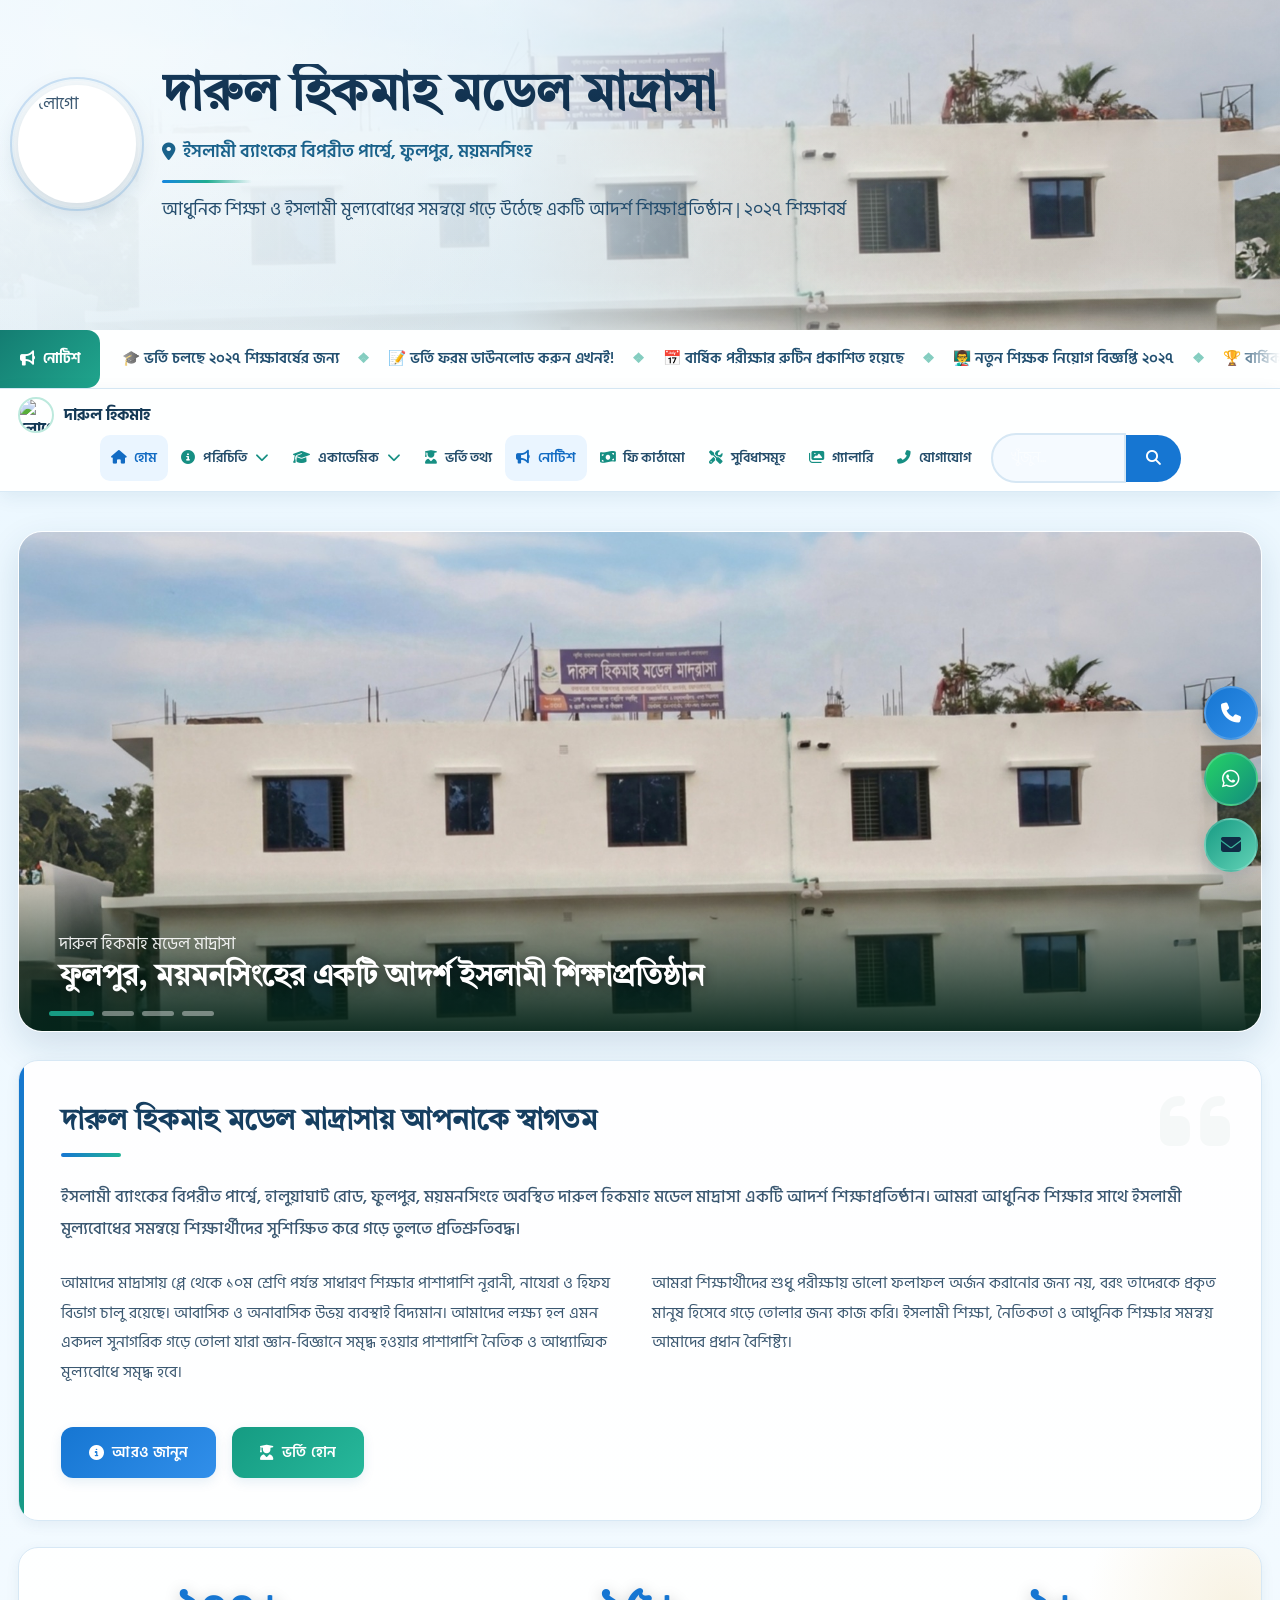
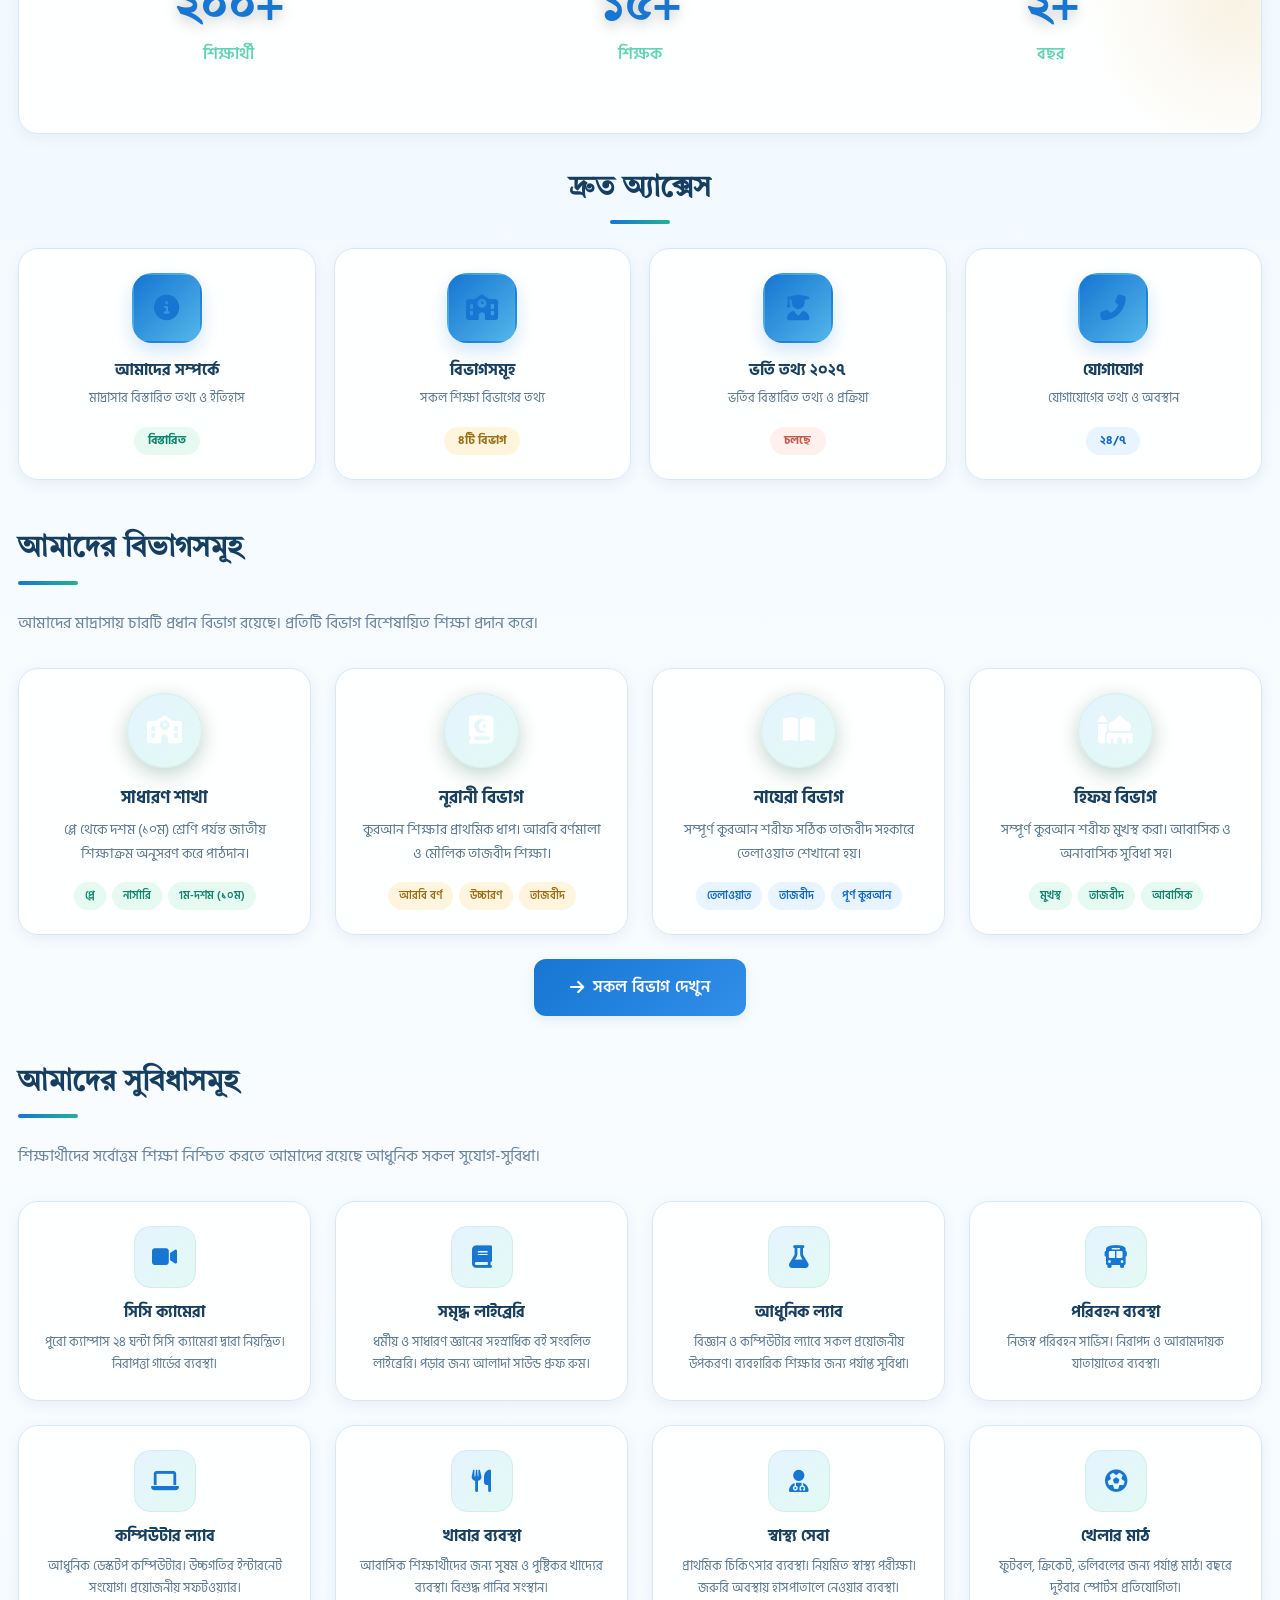
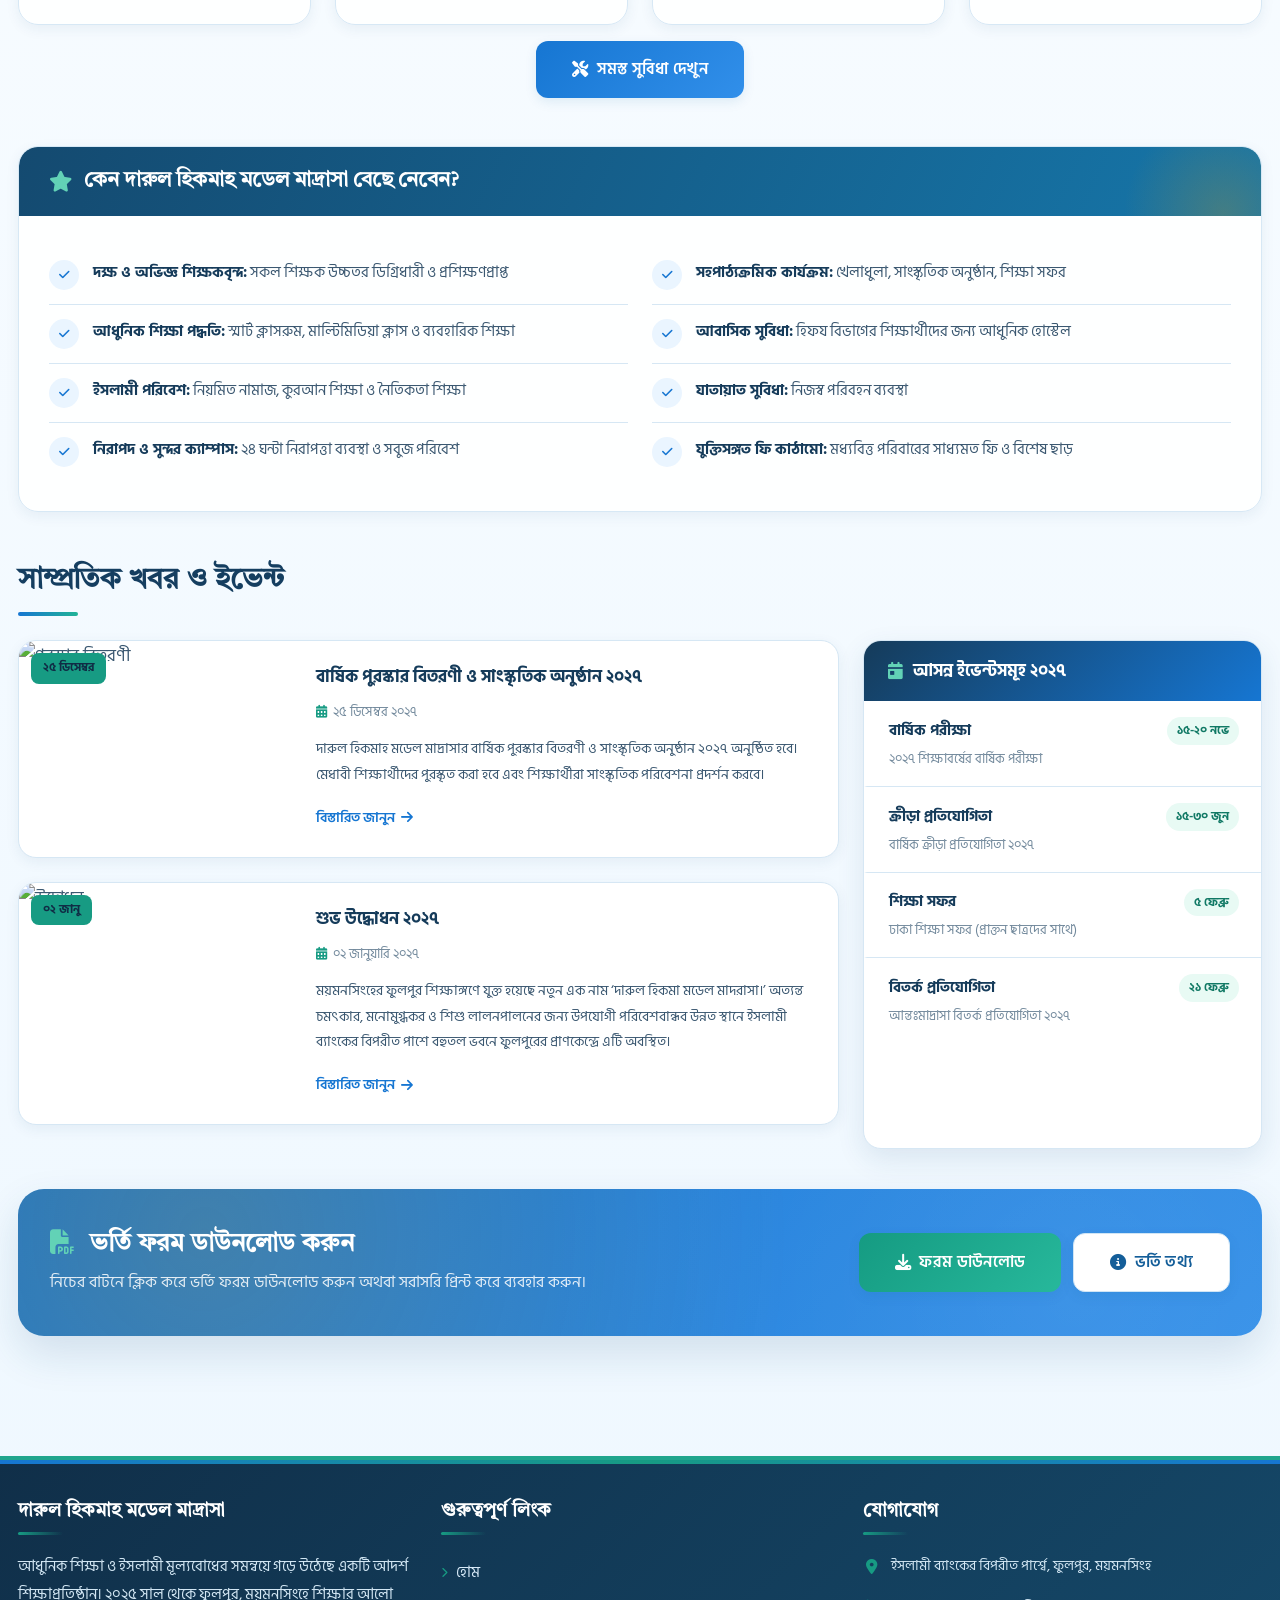
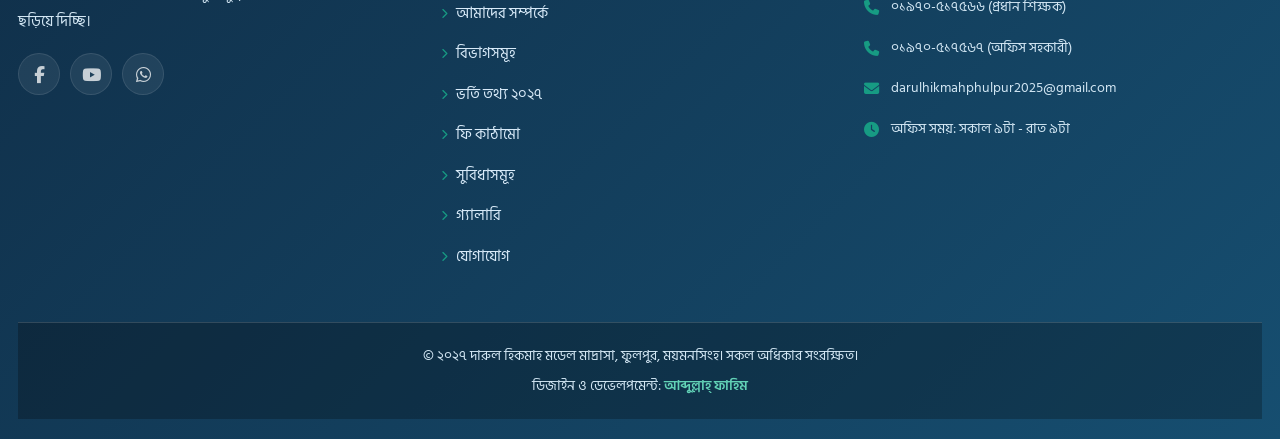
==== commit b1a30e8b: "Refine homepage to match reference design on desktop and mobile" ====
--- a/index.html
+++ b/index.html
@@ -1747,195 +1747,147 @@
     body { background: white; }
 }
 
-/* ==================== MODERN LIGHT BLUE REDESIGN ==================== */
+/* ==================== REFERENCE-INSPIRED RESPONSIVE REDESIGN ==================== */
 :root {
-  --primary:#1266d6; --primary-dark:#12395d; --primary-deep:#0b2947;
-  --primary-light:#2f8cff; --primary-soft:#eaf5ff;
-  --accent:#16a085; --accent-dark:#0f806c; --accent-light:#55cdb4;
-  --accent-soft:#e9fbf5; --text-main:#123354; --text-body:#385875;
-  --text-muted:#6c879e; --bg:#f0f8ff; --bg-white:#fff; --border:#d8e9f7;
-  --shadow-sm:0 3px 12px rgba(23,87,143,.07);
-  --shadow-md:0 8px 26px rgba(23,87,143,.10);
-  --shadow-lg:0 16px 42px rgba(23,87,143,.13);
+ --primary:#1676d2;--primary-dark:#153b5a;--primary-deep:#102c45;
+ --primary-light:#318ee8;--primary-soft:#eaf5ff;--accent:#179b83;
+ --accent-dark:#117965;--accent-light:#62d2b6;--accent-soft:#e8faf4;
+ --text-main:#142f49;--text-body:#3b5871;--text-muted:#72899c;
+ --bg:#eff8ff;--bg-white:#fff;--border:#d6e7f4;
+ --shadow-sm:0 4px 14px rgba(23,76,119,.07);
+ --shadow-md:0 10px 28px rgba(23,76,119,.11);
+ --shadow-lg:0 18px 42px rgba(23,76,119,.14);
 }
-body {
-  background:linear-gradient(180deg,#e9f6ff 0%,#f8fcff 48%,#edf7ff 100%);
-  color:var(--text-body); line-height:1.85;
+html{scroll-padding-top:90px}
+body{background:linear-gradient(180deg,#eaf7ff 0%,#f8fcff 52%,#edf7ff 100%);color:var(--text-body);line-height:1.8}
+.container{max-width:1480px}
+.hero-header{
+ padding:clamp(30px,5vw,68px) 0;border:0;min-height:330px;
+ background:linear-gradient(90deg,rgba(238,249,255,.96) 0%,rgba(235,248,255,.88) 40%,rgba(235,248,255,.08) 76%),url('https://fahim618900-wq.github.io/ph/building.jpg') center 45%/cover no-repeat;
 }
-.container { max-width:1280px; }
-.hero-header {
-  padding:30px 0 32px; border:0;
-  background:linear-gradient(115deg,rgba(12,55,94,.97),rgba(20,105,170,.90)),
-    url('https://fahim618900-wq.github.io/ph/building.jpg') center 42%/cover;
-  box-shadow:0 10px 28px rgba(15,67,112,.14);
+.hero-header::before{background:radial-gradient(circle at 8% 15%,rgba(255,255,255,.45),transparent 38%),linear-gradient(0deg,rgba(16,72,106,.05),transparent 60%)}
+.hero-inner{gap:26px;align-items:center}
+.hero-logo-wrap::before{border:2px solid rgba(22,118,210,.18);inset:-8px}
+.hero-logo{width:clamp(84px,10vw,118px);height:clamp(84px,10vw,118px);border:4px solid #fff;box-shadow:0 8px 26px rgba(17,61,91,.18),0 0 0 4px rgba(255,255,255,.5)}
+.hero-title{font-size:clamp(2rem,4vw,3.45rem);line-height:1.25;background:linear-gradient(180deg,#173a5a,#0e2d49);-webkit-background-clip:text;background-clip:text;filter:none}
+.hero-location{color:#1a628b;font-size:clamp(.95rem,1.5vw,1.12rem)}
+.hero-divider{background:linear-gradient(90deg,#1686df,#20ad91,transparent)}
+.hero-tagline{color:#244d6d;font-size:clamp(1rem,1.5vw,1.15rem);max-width:780px}
+.notice-bar{background:rgba(255,255,255,.96);border-bottom:1px solid #d9eaf6;box-shadow:0 3px 12px rgba(21,74,112,.05)}
+.notice-tag{background:linear-gradient(135deg,#147d72,#20a58d);color:#fff;clip-path:none;border-radius:0 13px 13px 0;padding:0 20px}
+.notice-link{color:#214f70}.notice-pipe{color:#20a58d}
+.modern-nav{background:rgba(255,255,255,.94);backdrop-filter:blur(18px);-webkit-backdrop-filter:blur(18px);border-bottom:1px solid #d9eaf6;box-shadow:0 5px 18px rgba(18,66,103,.08);padding:8px 0}
+.nav-container{gap:12px}
+.nav-toggle-btn{background:#f1f8ff;border:1px solid #cfe3f2;color:#174e76;border-radius:12px}
+.nav-toggle-btn:hover{background:#1676d2;color:white;border-color:#1676d2}
+.nav-brand-mobile{color:#143956;font-weight:700}
+.nav-brand-mobile img{border:2px solid #bce9dd}
+.nav-menu-modern{background:transparent;border-top:1px solid #e4eff7}
+.nav-link-modern{color:#244d6b;border-bottom:1px solid #eaf2f8}
+.nav-link-modern i{color:#168f83}
+.nav-link-modern:hover,.nav-link-modern.active{color:#126bc3;background:#eaf5ff;border-radius:10px}
+.nav-link-modern:hover i,.nav-link-modern.active i{color:#126bc3}
+.dropdown-panel{background:#f5faff}
+.dropdown-panel a{color:#315975}
+.dropdown-panel a:hover{background:#e6f4ff;color:#096bc6}
+.nav-search input{background:#f5faff;border-color:#d6e7f4;color:#193f5d}
+.nav-search input:focus{background:#fff;border-color:#72b8ed}
+.nav-search button{background:#1676d2;color:#fff}
+.main-content{padding:clamp(22px,3vw,42px) 0 50px}
+.hero-slider{border:1px solid rgba(255,255,255,.85);border-radius:24px;overflow:hidden;box-shadow:0 14px 36px rgba(16,65,103,.14);margin-bottom:28px}
+.hero-slider .carousel-item img{width:100%;height:clamp(250px,39vw,520px);object-fit:cover}
+.carousel-caption{left:0;right:0;bottom:0;padding:52px 24px 28px;background:linear-gradient(transparent,rgba(9,38,60,.78))}
+.welcome-card,.stats-strip,.quick-tile,.dept-card,.fac-card,.why-card,.info-card,.feature-card,.gallery-card{border:1px solid #d7e8f5;border-radius:20px;background:rgba(255,255,255,.92);box-shadow:var(--shadow-sm)}
+.welcome-card{padding:clamp(22px,3.5vw,42px);margin:26px 0}
+.section-title{color:#153e60;font-size:clamp(1.4rem,2.3vw,2rem);font-weight:700}
+.section-title::after{background:linear-gradient(90deg,#1676d2,#20b396);border-radius:8px}
+.section-subtitle{color:#68839a}
+.stats-strip{padding:24px 16px;margin:24px 0 36px}
+.stat-number{color:#1676d2}
+.stat-item{padding:12px}
+.quick-grid{gap:18px}
+.quick-tile{padding:24px 22px;transition:transform .22s ease,box-shadow .22s ease,border-color .22s ease}
+.quick-tile:hover,.dept-card:hover,.fac-card:hover{transform:translateY(-4px);box-shadow:var(--shadow-md);border-color:#b8d9ef}
+.quick-tile-icon{background:linear-gradient(135deg,#1676d2,#53b6e9);box-shadow:0 8px 18px rgba(22,118,210,.19)}
+.dept-card,.fac-card{height:100%;padding:24px 22px}
+.dept-icon,.fac-icon{background:linear-gradient(135deg,#e5f3ff,#e2faf3);color:#137d94;border:1px solid #d2eee7}
+.dept-card h5,.fac-card h6,.quick-tile h5{color:#183f5e}
+.dept-card p,.fac-card p,.quick-tile p{color:#5b7890}
+.btn-modern{border-radius:12px;box-shadow:0 4px 12px rgba(14,95,160,.10);transition:transform .2s ease,box-shadow .2s ease}
+.btn-modern:hover{transform:translateY(-2px);box-shadow:0 8px 18px rgba(14,95,160,.16)}
+.btn-primary-modern{background:linear-gradient(135deg,#1676d2,#318fea)}
+.btn-gold-modern{background:linear-gradient(135deg,#159b82,#27b89b);color:#fff}
+.btn-white-modern{background:#fff;color:#145e99;border:1px solid #d0e5f5}
+.tile-badge.green,.dept-tag.green{background:#e6faf2;color:#11856e}
+.tile-badge.gold,.dept-tag.gold{background:#fff5df;color:#9b7117}
+.tile-badge.blue,.dept-tag.blue{background:#e8f4ff;color:#126bc0}
+.tile-badge.red{background:#fff0ed;color:#c35b4c}
+.why-header{background:linear-gradient(115deg,#144a70,#1676a9);color:#fff;border-radius:18px 18px 0 0}
+.why-header h4{color:#fff}
+.footer{background:linear-gradient(135deg,#102f49,#164e70);border-top:4px solid #20a58d;color:#e5f2fb;padding:40px 0 20px}
+.footer h4{color:#fff}.footer p,.footer-contact-item p{color:#d2e6f3}.footer-links a{color:#d8eaf8}.footer-links a:hover{color:#77e0c5}
+.social-link{background:rgba(255,255,255,.1);border:1px solid rgba(255,255,255,.16)}
+.social-link:hover{background:#168b9a}
+.copyright{border-top:1px solid rgba(255,255,255,.15)}
+.float-btn{box-shadow:0 7px 18px rgba(8,46,73,.18)}
+#backToTop{background:#1676d2;border-radius:14px}
+a:focus-visible,button:focus-visible,input:focus-visible{outline:3px solid #56b8ed;outline-offset:3px}
+@media(min-width:992px){
+ .nav-container{flex-wrap:nowrap}
+ .nav-toggle-btn{display:none}
+ .nav-brand-mobile{margin-right:14px;flex-shrink:0}
+ .nav-menu-modern{display:flex!important;flex-direction:row;align-items:center;justify-content:center;width:auto;flex:1;background:transparent;padding:0;margin:0;max-height:none;overflow:visible;border:0;border-radius:0;gap:2px}
+ .nav-menu-modern .nav-item-modern{width:auto}
+ .nav-link-modern{width:auto;padding:10px 11px;border:0;border-radius:10px;white-space:nowrap;font-size:.9rem}
+ .dropdown-panel{position:absolute;top:calc(100% + 9px);left:0;min-width:225px;max-height:none;padding:8px;overflow:visible;background:#fff;border:1px solid #d9e9f5;border-radius:14px;box-shadow:0 15px 35px rgba(14,57,91,.16);opacity:0;visibility:hidden;transform:translateY(8px);transition:all .2s ease;z-index:1050}
+ .nav-dropdown:hover .dropdown-panel,.nav-dropdown:focus-within .dropdown-panel,.nav-dropdown.open .dropdown-panel{opacity:1;visibility:visible;transform:translateY(0);padding:8px}
+ .dropdown-panel a{border-radius:8px;padding:10px 12px}
+ .nav-search{width:190px;margin:0 0 0 7px;flex-shrink:0}
 }
-.hero-header::before {
-  background:radial-gradient(circle at 8% 20%,rgba(92,210,231,.22),transparent 38%),
-    radial-gradient(circle at 90% 70%,rgba(56,189,160,.20),transparent 36%);
+@media(max-width:767.98px){
+ body{font-size:16px;line-height:1.8}
+ .container{padding-left:15px;padding-right:15px}
+ .hero-header{padding:28px 0 30px;min-height:0;background-position:58% center;background-image:linear-gradient(90deg,rgba(239,249,255,.96),rgba(239,249,255,.84) 72%,rgba(239,249,255,.60)),url('https://fahim618900-wq.github.io/ph/building.jpg')}
+ .hero-inner{flex-direction:column;text-align:center;gap:15px}
+ .hero-logo{width:86px;height:86px}
+ .hero-location{justify-content:center;font-size:.92rem;line-height:1.55}
+ .hero-divider{margin:0 auto 10px;width:68px}
+ .hero-tagline{font-size:.98rem;margin:auto}
+ .notice-bar-inner{min-height:46px}
+ .notice-tag{padding:0 12px;font-size:.82rem}
+ .notice-link{font-size:.85rem;padding:0 9px}
+ .modern-nav{padding:6px 0}
+ .nav-container{gap:8px}
+ .nav-brand-mobile{font-size:.96rem}
+ .nav-brand-mobile img{width:32px;height:32px}
+ .nav-menu-modern{max-height:0;overflow:hidden;transition:max-height .28s ease;background:rgba(255,255,255,.98);border-radius:0 0 15px 15px}
+ .nav-menu-modern.open{max-height:75vh;overflow-y:auto;padding:8px 0 14px}
+ .nav-link-modern{padding:12px 16px;min-height:46px}
+ .nav-search{margin:12px 14px;width:calc(100% - 28px)}
+ .main-content{padding:20px 0 34px}
+ .hero-slider{border-radius:16px;margin-bottom:22px}
+ .hero-slider .carousel-item img{height:clamp(220px,62vw,330px)}
+ .carousel-caption{padding:36px 14px 18px}
+ .welcome-card{margin:20px 0;padding:21px 17px}
+ .stats-strip{padding:14px 7px;margin:18px 0 28px}
+ .stat-number{font-size:clamp(1.7rem,7vw,2.4rem)}
+ .quick-grid{grid-template-columns:repeat(2,minmax(0,1fr));gap:12px}
+ .quick-tile{padding:18px 13px;min-width:0}
+ .quick-tile h5{font-size:1rem;overflow-wrap:anywhere}
+ .quick-tile p{font-size:.88rem}
+ .dept-card,.fac-card{padding:19px 15px}
+ .cta-banner{border-radius:18px}
+ .footer{padding:30px 0 18px}
+ .float-group{right:11px;bottom:82px}
+ .float-btn{width:43px;height:43px}
 }
-.hero-inner { gap:28px; }
-.hero-logo-wrap::before { border:2px solid rgba(255,255,255,.5); inset:-8px; }
-.hero-logo {
-  width:118px;height:118px;border:4px solid #fff;
-  box-shadow:0 8px 28px rgba(0,0,0,.22),0 0 0 5px rgba(255,255,255,.16);
+@media(max-width:380px){
+ .quick-grid{grid-template-columns:1fr}
+ .hero-title{font-size:1.75rem}
+ .nav-brand-mobile span{max-width:155px;overflow:hidden;text-overflow:ellipsis;white-space:nowrap}
 }
-.hero-title {
-  font-size:clamp(2rem,4vw,3.15rem); line-height:1.3;
-  background:linear-gradient(180deg,#fff 0%,#dff5ff 100%);
-  -webkit-background-clip:text;background-clip:text;
-  filter:drop-shadow(0 2px 8px rgba(0,0,0,.18));
-}
-.hero-location { color:#b7f7e4; }
-.hero-divider { background:linear-gradient(90deg,#55d7bb,rgba(85,215,187,0)); }
-.hero-tagline { color:rgba(255,255,255,.88); }
-.notice-bar {
-  background:rgba(255,255,255,.96);border-bottom:1px solid #d8e9f7;
-  box-shadow:0 3px 12px rgba(22,91,145,.05);
-}
-.notice-tag {
-  background:linear-gradient(135deg,#147d72,#21a68e);color:#fff;
-  clip-path:none;padding:0 20px;border-radius:0 14px 14px 0;
-}
-.notice-link { color:#194d75; }
-.notice-pipe { color:#29a58e; }
-.modern-nav {
-  background:rgba(255,255,255,.96);backdrop-filter:blur(14px);
-  -webkit-backdrop-filter:blur(14px);border-bottom:1px solid #d6e8f7;
-  box-shadow:0 5px 18px rgba(17,74,123,.08);padding:8px 0;
-}
-.nav-toggle-btn { border:1px solid #c7dfef;color:#14507d;background:#f3faff; }
-.nav-toggle-btn:hover { background:#176ed1;color:#fff;border-color:#176ed1; }
-.nav-brand-mobile { color:#12395d; }
-.nav-brand-mobile img { border:2px solid #b8e9dd; }
-.nav-menu-modern { background:transparent;border-top:1px solid #e4f0f8; }
-.nav-link-modern { color:#234c6e;border-bottom:1px solid #edf4fa; }
-.nav-link-modern i { color:#178f86; }
-.nav-link-modern:hover,.nav-link-modern.active { color:#075fbc;background:#eaf5ff;border-radius:10px; }
-.nav-link-modern:hover i,.nav-link-modern.active i { color:#0873d1; }
-.dropdown-panel { background:#f3f9ff; }
-.dropdown-panel a { color:#315976; }
-.dropdown-panel a:hover { background:#e5f4ff;color:#0967c4; }
-.nav-search input { background:#f5faff;border-color:#d5e6f4;color:#173f61; }
-.nav-search input::placeholder { color:#7992a8; }
-.nav-search input:focus { background:#fff;border-color:#58a6e9; }
-.nav-search button { background:#1475d4;color:#fff; }
-.main-content { padding:34px 0 48px; }
-.hero-slider { border-radius:24px;box-shadow:0 14px 36px rgba(15,69,113,.15);border:1px solid rgba(255,255,255,.8); }
-.hero-slider .carousel-item img { width:100%;height:clamp(250px,42vw,500px);object-fit:cover; }
-.carousel-caption { background:linear-gradient(transparent,rgba(5,34,57,.78));left:0;right:0;bottom:0;padding:52px 24px 32px; }
-.welcome-card,.stats-strip,.quick-tile,.dept-card,.fac-card,.event-card,.cta-banner,
-.info-card,.feature-card,.gallery-card {
-  border:1px solid #d8e9f7;border-radius:20px;background:rgba(255,255,255,.92);
-  box-shadow:var(--shadow-sm);
-}
-.welcome-card { padding:clamp(22px,4vw,42px);margin:30px 0; }
-.section-title { color:#123e63;font-size:clamp(1.45rem,2.5vw,2rem);font-weight:700; }
-.section-title::after { background:linear-gradient(90deg,#1680d9,#35b99c);border-radius:10px; }
-.section-subtitle { color:#67839b; }
-.stats-strip { padding:24px 16px;margin:26px 0 38px; }
-.stat-number { color:#126bd0; }
-.stat-item { padding:10px; }
-.quick-grid { gap:18px; }
-.quick-tile { padding:25px 22px;transition:transform .25s ease,box-shadow .25s ease,border-color .25s ease; }
-.quick-tile:hover,.dept-card:hover,.fac-card:hover {
-  transform:translateY(-5px);box-shadow:var(--shadow-md);border-color:#b6d9f2;
-}
-.quick-tile-icon { background:linear-gradient(135deg,#1678d7,#50b7e9);box-shadow:0 8px 18px rgba(22,120,215,.2); }
-.dept-card,.fac-card { height:100%;padding:25px 22px; }
-.dept-icon,.fac-icon { background:linear-gradient(135deg,#e5f4ff,#e3fbf4);color:#117a9d;border:1px solid #d3eee9; }
-.dept-card h5,.fac-card h6,.quick-tile h5 { color:#173f61; }
-.dept-card p,.fac-card p,.quick-tile p { color:#5a7891; }
-.btn-modern { border-radius:12px;box-shadow:0 4px 12px rgba(14,95,160,.10); }
-.btn-primary-modern { background:linear-gradient(135deg,#1678db,#278ee8); }
-.btn-gold-modern { background:linear-gradient(135deg,#159b82,#24b89b);color:#fff; }
-.btn-white-modern { background:#fff;color:#145e99;border:1px solid #d0e5f5; }
-.tile-badge.green,.dept-tag.green { background:#e6faf2;color:#11856e; }
-.tile-badge.gold,.dept-tag.gold { background:#fff5df;color:#9b7117; }
-.tile-badge.blue,.dept-tag.blue { background:#e8f4ff;color:#126bc0; }
-.tile-badge.red { background:#fff0ed;color:#c35b4c; }
-.cta-banner { padding:clamp(22px,4vw,36px);background:linear-gradient(115deg,#10456e,#1479b5);color:#fff; }
-.cta-banner h3,.cta-banner p { color:#fff; }
-.footer {
-  background:linear-gradient(135deg,#0d2e4b,#124a70);border-top:4px solid #25a78e;color:#e4f2fc;
-  padding:42px 0 22px;
-}
-.footer h4 { color:#fff; }
-.footer p,.footer-contact-item p { color:#d1e5f4; }
-.footer-links a { color:#d8eaf8; }
-.footer-links a:hover { color:#7be0c7; }
-.social-link { background:rgba(255,255,255,.1);border:1px solid rgba(255,255,255,.16); }
-.social-link:hover { background:#168b9a; }
-.copyright { border-top:1px solid rgba(255,255,255,.15); }
-.float-btn { box-shadow:0 7px 18px rgba(8,46,73,.18); }
-#backToTop { background:#1678d7;border-radius:14px; }
-a:focus-visible,button:focus-visible,input:focus-visible { outline:3px solid #56b8ed;outline-offset:3px; }
-@media (min-width:992px) {
-  .nav-container { flex-wrap:nowrap; }
-  .nav-toggle-btn { display:none; }
-  .nav-brand-mobile { margin-right:18px; }
-  .nav-menu-modern {
-    display:flex!important;flex-direction:row;align-items:center;justify-content:center;
-    width:auto;flex:1;background:transparent;padding:0;margin:0;max-height:none;overflow:visible;
-    border:0;border-radius:0;gap:3px;
-  }
-  .nav-menu-modern .nav-item-modern { width:auto; }
-  .nav-link-modern { width:auto;padding:11px 13px;border:0;border-radius:10px;white-space:nowrap;font-size:.9rem; }
-  .dropdown-panel {
-    position:absolute;top:calc(100% + 10px);left:0;min-width:235px;max-height:none;
-    padding:8px;overflow:visible;background:#fff;border:1px solid #d9e9f5;border-radius:14px;
-    box-shadow:0 15px 35px rgba(14,57,91,.16);opacity:0;visibility:hidden;transform:translateY(8px);
-    transition:all .22s ease;z-index:1050;
-  }
-  .nav-dropdown:hover .dropdown-panel,.nav-dropdown:focus-within .dropdown-panel,.nav-dropdown.open .dropdown-panel {
-    opacity:1;visibility:visible;transform:translateY(0);padding:8px;
-  }
-  .dropdown-panel a { border-radius:8px;padding:10px 12px; }
-  .nav-search { width:200px;margin:0 0 0 8px;flex-shrink:0; }
-}
-@media (max-width:767.98px) {
-  body { font-size:16px;line-height:1.8; }
-  .container { padding-left:16px;padding-right:16px; }
-  .hero-header { padding:25px 0 27px; }
-  .hero-inner { flex-direction:column;text-align:center;gap:17px; }
-  .hero-logo { width:92px;height:92px; }
-  .hero-location { justify-content:center;font-size:.95rem; }
-  .hero-divider { margin:0 auto 12px;width:70px; }
-  .hero-tagline { font-size:.94rem; }
-  .notice-bar-inner { min-height:48px; }
-  .notice-tag { padding:0 13px;font-size:.82rem; }
-  .notice-link { font-size:.84rem;padding:0 9px; }
-  .modern-nav { padding:6px 0; }
-  .nav-container { gap:10px; }
-  .nav-brand-mobile { font-size:.95rem; }
-  .nav-brand-mobile img { width:32px;height:32px; }
-  .nav-menu-modern { max-height:70vh; }
-  .nav-link-modern { padding:13px 17px; }
-  .nav-search { margin:12px 14px;width:calc(100% - 28px); }
-  .main-content { padding:22px 0 34px; }
-  .hero-slider { border-radius:16px;margin-bottom:22px; }
-  .hero-slider .carousel-item img { height:250px; }
-  .carousel-caption { padding:38px 14px 22px; }
-  .welcome-card { margin:22px 0;padding:22px 18px; }
-  .stats-strip { padding:16px 8px;margin:20px 0 30px; }
-  .stat-number { font-size:clamp(1.7rem,7vw,2.5rem); }
-  .quick-grid { grid-template-columns:repeat(2,minmax(0,1fr));gap:12px; }
-  .quick-tile { padding:19px 14px;min-width:0; }
-  .quick-tile h5 { font-size:1rem; }
-  .quick-tile p { font-size:.88rem; }
-  .dept-card,.fac-card { padding:20px 16px; }
-  .cta-banner { border-radius:18px; }
-  .cta-banner-actions { gap:10px; }
-  .footer { padding:32px 0 18px; }
-  .float-group { right:12px;bottom:86px; }
-  .float-btn { width:44px;height:44px; }
-}
-@media (max-width:380px) {
-  .quick-grid { grid-template-columns:1fr; }
-  .hero-title { font-size:1.8rem; }
-  .nav-brand-mobile span { max-width:155px;overflow:hidden;text-overflow:ellipsis;white-space:nowrap; }
-}
-@media (prefers-reduced-motion:reduce) {
-  *,*::before,*::after { scroll-behavior:auto!important;animation-duration:.01ms!important;animation-iteration-count:1!important;transition-duration:.01ms!important; }
+@media(prefers-reduced-motion:reduce){
+ *,*::before,*::after{scroll-behavior:auto!important;animation-duration:.01ms!important;animation-iteration-count:1!important;transition-duration:.01ms!important}
 }
 
 </style>
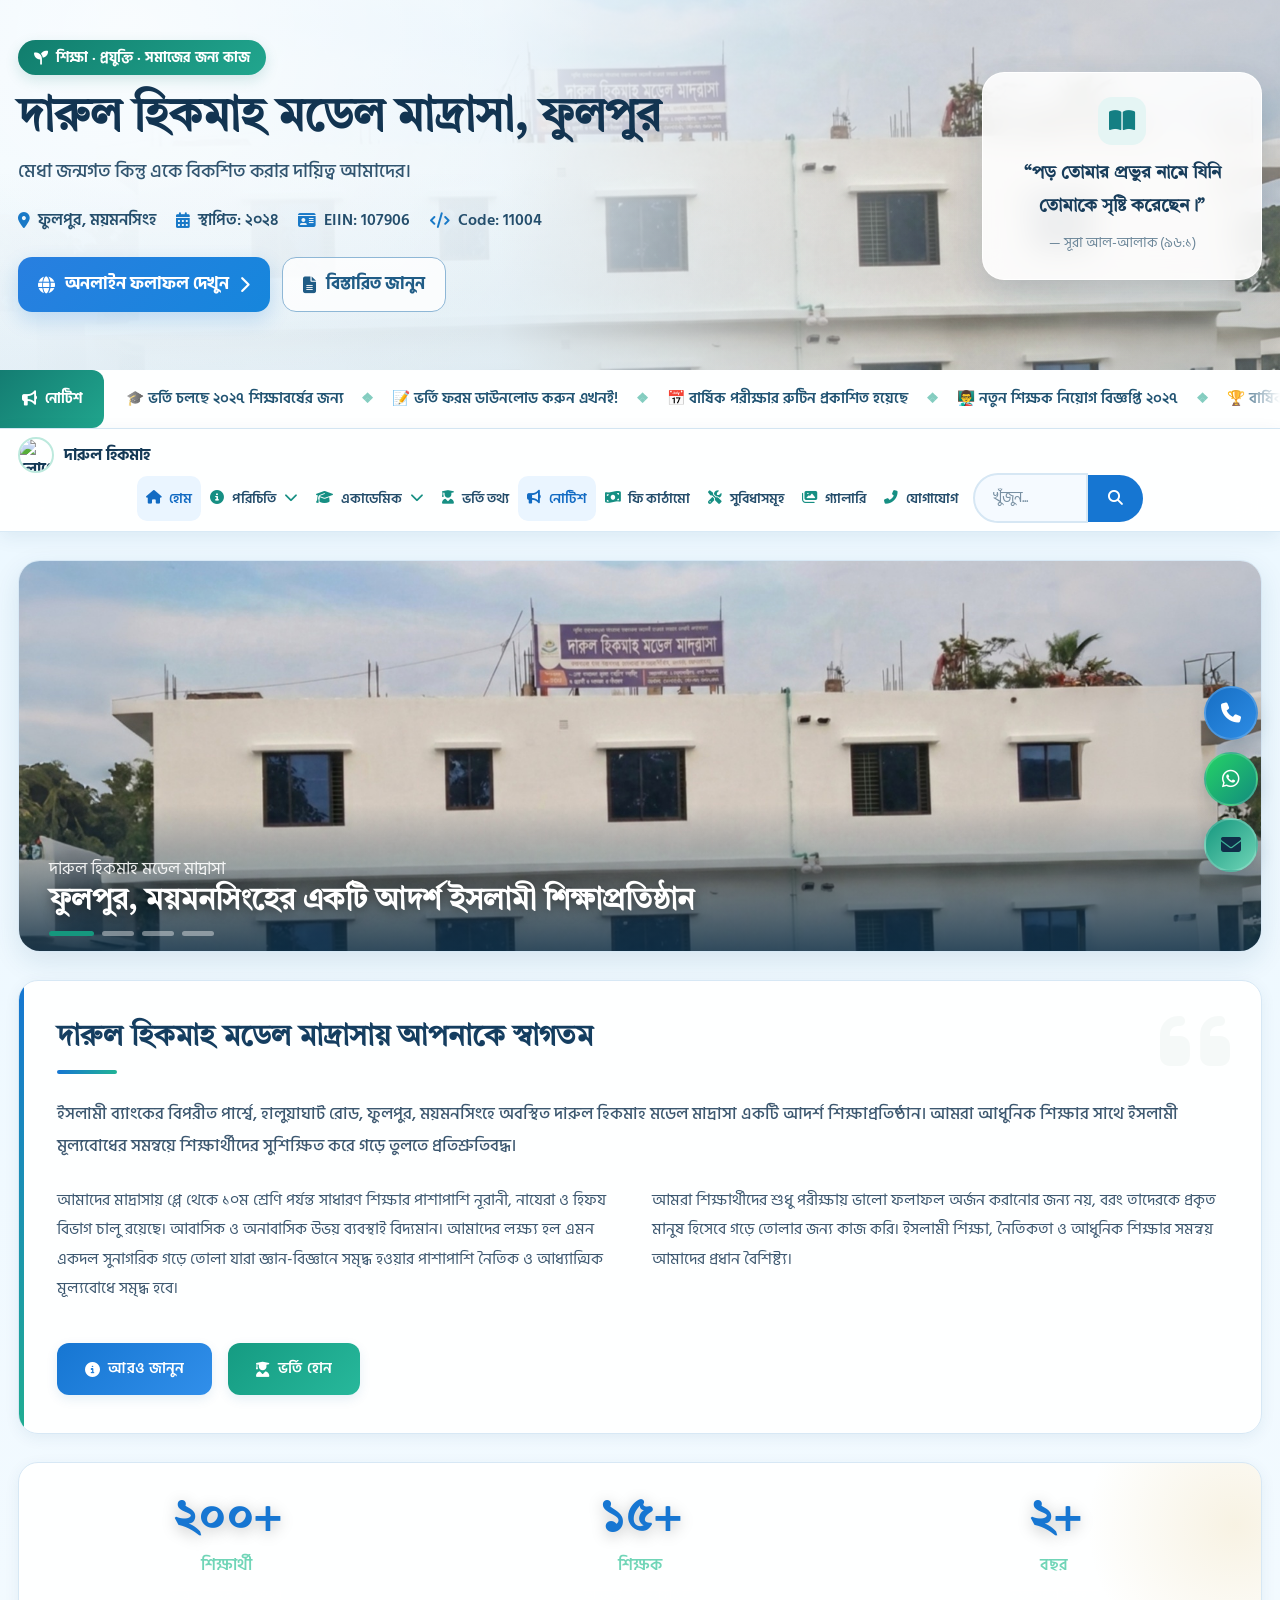
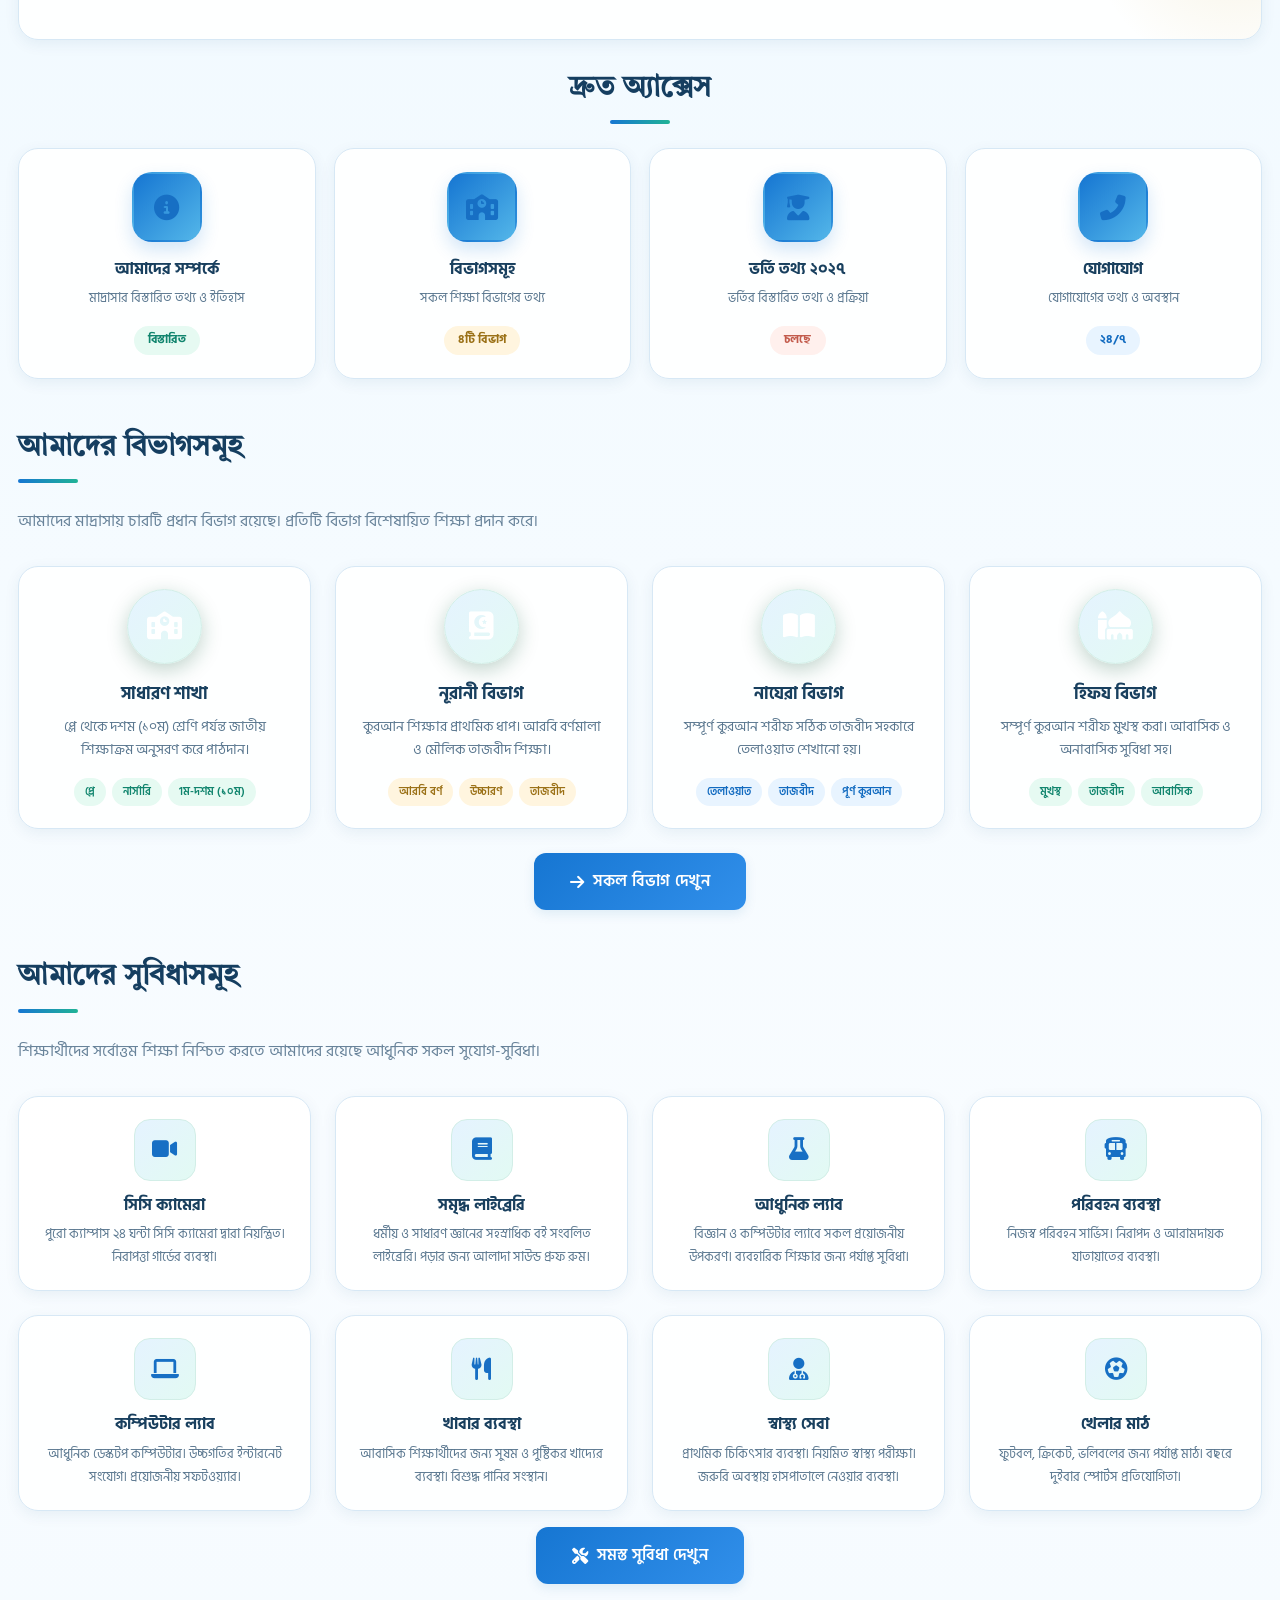
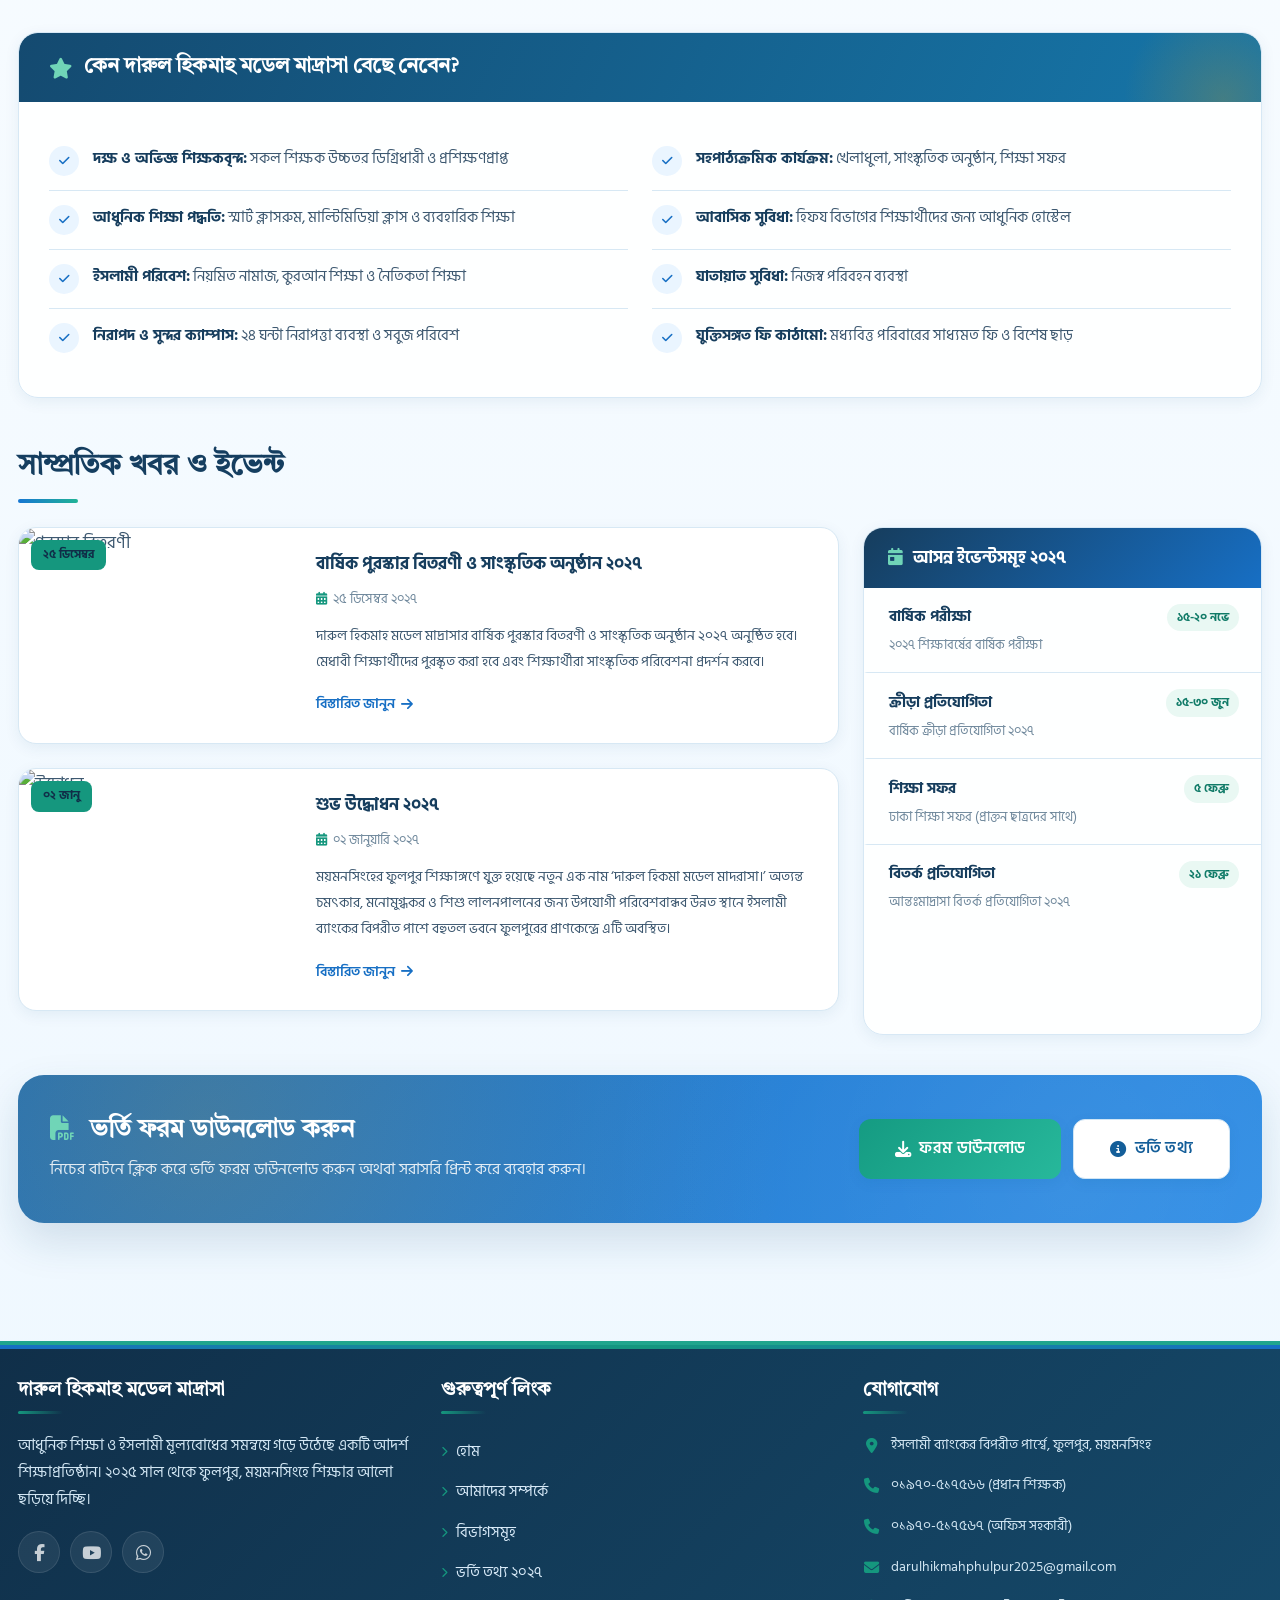
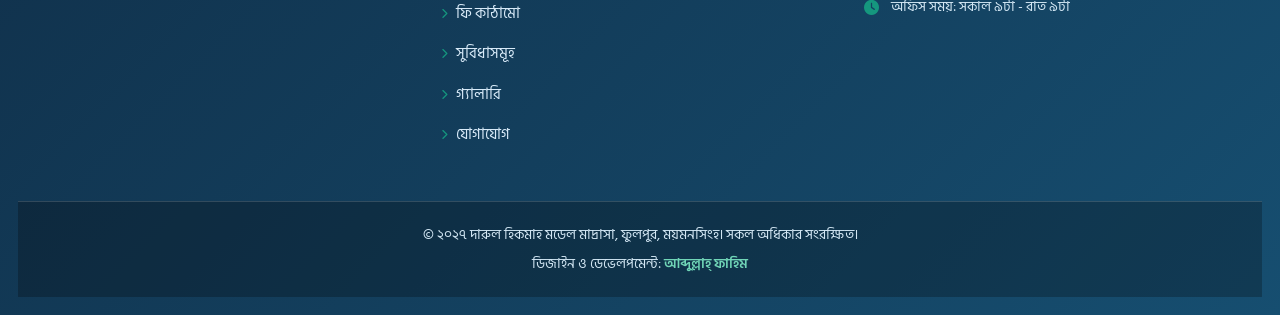
==== commit 3bed9280: "Align homepage hero and responsive styling with supplied reference" ====
--- a/index.html
+++ b/index.html
@@ -1890,28 +1890,66 @@
  *,*::before,*::after{scroll-behavior:auto!important;animation-duration:.01ms!important;animation-iteration-count:1!important;transition-duration:.01ms!important}
 }
 
+/* ==================== REFERENCE-ALIGNED HOME + MOBILE ==================== */
+:root{--primary:#176fc4;--primary-dark:#163d5d;--primary-deep:#102e48;--primary-light:#2d8ce5;--primary-soft:#eaf5ff;--accent:#15977e;--accent-dark:#117b68;--accent-light:#70d5b7;--accent-soft:#e9f8f3;--text-main:#17344e;--text-body:#3d5870;--text-muted:#6e879b;--bg:#f1f9ff;--border:#d7e8f4;--shadow-sm:0 4px 15px rgba(21,72,111,.07);--shadow-md:0 10px 28px rgba(21,72,111,.11);--shadow-lg:0 18px 42px rgba(21,72,111,.15)}
+body{background:linear-gradient(180deg,#eaf7ff 0%,#f8fcff 54%,#edf7ff 100%);color:var(--text-body)}.container{max-width:1480px}
+.hero-header{position:relative;isolation:isolate;padding:40px 0 44px;min-height:370px;border:0;overflow:hidden;background:linear-gradient(90deg,rgba(239,249,255,.98) 0%,rgba(239,249,255,.92) 39%,rgba(239,249,255,.20) 74%),url('https://fahim618900-wq.github.io/ph/building.jpg') center 46%/cover no-repeat}
+.hero-header::before{z-index:-1;background:linear-gradient(0deg,rgba(22,91,131,.06),transparent 55%),radial-gradient(circle at 10% 10%,rgba(255,255,255,.65),transparent 40%)}
+.hero-inner{display:grid;grid-template-columns:minmax(0,1fr) minmax(230px,280px);gap:30px;align-items:center}.hero-logo-wrap{display:none}.hero-text{min-width:0}
+.hero-badge{display:inline-flex;align-items:center;gap:8px;background:linear-gradient(135deg,#117d6d,#21a68e);color:white;border-radius:30px;padding:5px 16px;font-weight:700;font-size:.88rem;margin-bottom:14px;box-shadow:0 5px 14px rgba(17,125,109,.16)}
+.hero-title{font-size:clamp(2rem,3.6vw,3.15rem);line-height:1.28;color:#123451;background:none;-webkit-text-fill-color:#123451;filter:none;text-shadow:none;margin-bottom:9px}
+.hero-tagline{color:#315570;font-size:clamp(1rem,1.45vw,1.2rem);font-weight:500;max-width:760px;margin-bottom:18px}.hero-divider{display:none}
+.hero-meta{display:flex;flex-wrap:wrap;gap:10px 20px;margin:20px 0 22px;color:#244e6c;font-size:.98rem;font-weight:600}.hero-meta span{display:inline-flex;align-items:center;gap:8px}.hero-meta i{color:#1979c7}
+.hero-actions{display:flex;flex-wrap:wrap;gap:12px}.hero-actions a{min-height:48px;display:inline-flex;align-items:center;justify-content:center;gap:10px;padding:11px 20px;border-radius:14px;font-weight:700;transition:transform .2s,box-shadow .2s}.hero-actions a:hover{transform:translateY(-2px)}
+.hero-action-primary{color:white;background:linear-gradient(135deg,#287fe0,#1686dc);box-shadow:0 8px 20px rgba(34,126,218,.22)}.hero-action-primary:hover{color:white;box-shadow:0 11px 24px rgba(34,126,218,.3)}.hero-action-secondary{color:#205c86;background:rgba(255,255,255,.8);border:1px solid #8eb7d6}.hero-action-secondary:hover{color:#124a75;background:#fff}
+.hero-quote{background:rgba(255,255,255,.90);backdrop-filter:blur(14px);-webkit-backdrop-filter:blur(14px);border:1px solid rgba(255,255,255,.92);border-radius:22px;padding:24px 20px;text-align:center;box-shadow:0 16px 35px rgba(17,67,101,.15);align-self:center}
+.quote-icon{width:48px;height:48px;border-radius:14px;background:#e5f5f4;color:#147f83;display:grid;place-items:center;margin:0 auto 12px;font-size:1.45rem}.hero-quote blockquote{font-family:var(--font-display);font-size:1.15rem;line-height:1.8;color:#183d5b;margin:0 0 8px;font-weight:600}.hero-quote p{font-size:.85rem;color:#6d879a;margin:0}
+.notice-bar{background:rgba(255,255,255,.96);border-bottom:1px solid #d8e9f5;box-shadow:0 3px 12px rgba(21,74,112,.05)}.notice-tag{background:linear-gradient(135deg,#147d72,#20a58d);color:#fff;clip-path:none;border-radius:0 12px 12px 0;padding:0 22px}.notice-link{color:#205372}
+.modern-nav{background:rgba(255,255,255,.95);backdrop-filter:blur(18px);-webkit-backdrop-filter:blur(18px);border-bottom:1px solid #d9eaf6;box-shadow:0 5px 18px rgba(18,66,103,.08);padding:8px 0}.nav-brand-mobile{color:#143956}.nav-brand-mobile img{border:2px solid #bce9dd}.nav-toggle-btn{border:1px solid #d2e4f1;color:#174e76;background:#f4faff;border-radius:12px}
+.nav-link-modern{color:#244d6b;border-bottom:1px solid #eaf2f8}.nav-link-modern i{color:#168f83}.nav-link-modern:hover,.nav-link-modern.active{color:#126bc3;background:#eaf5ff;border-radius:10px}.nav-link-modern:hover i,.nav-link-modern.active i{color:#126bc3}.dropdown-panel{background:#f5faff}.dropdown-panel a{color:#315975}.dropdown-panel a:hover{background:#e6f4ff;color:#096bc6}.nav-search input{background:#f5faff;border-color:#d6e7f4;color:#193f5d}.nav-search input::placeholder{color:#7890a3}.nav-search input:focus{background:#fff;border-color:#72b8ed}.nav-search button{background:#1676d2;color:#fff}
+.main-content{padding:28px 0 48px}.hero-slider{border:1px solid #d7e8f5;border-radius:22px;box-shadow:var(--shadow-md);margin-bottom:28px}.hero-slider .carousel-item img{height:clamp(220px,32vw,390px)}.hero-slider .carousel-caption{background:linear-gradient(0deg,rgba(13,47,72,.82),transparent);padding:50px 30px 26px}
+.welcome-card,.stats-strip,.quick-tile,.dept-card,.fac-card,.events-card{border:1px solid #d7e8f5;border-radius:20px;background:rgba(255,255,255,.94);box-shadow:var(--shadow-sm)}.welcome-card{padding:clamp(22px,3vw,38px);margin-bottom:28px}.welcome-card::before{background:linear-gradient(180deg,#1676d2,#20ad91)}.section-title{color:#153e60;font-size:clamp(1.4rem,2.3vw,2rem)}.section-title::after{background:linear-gradient(90deg,#1676d2,#20b396);border-radius:8px}.section-subtitle{color:#68839a}
+.stats-strip{padding:20px 12px;margin:24px 0 30px}.stat-number{color:#1676d2}.quick-grid{gap:18px}.quick-tile{padding:23px 20px;transition:transform .22s,box-shadow .22s,border-color .22s}.quick-tile:hover,.dept-card:hover,.fac-card:hover{transform:translateY(-4px);box-shadow:var(--shadow-md);border-color:#b8d9ef}.quick-tile-icon{background:linear-gradient(135deg,#1676d2,#53b6e9);box-shadow:0 8px 18px rgba(22,118,210,.19)}.dept-card,.fac-card{padding:22px}.dept-icon,.fac-icon{background:linear-gradient(135deg,#e5f3ff,#e2faf3);color:#137d94;border:1px solid #d2eee7}.btn-modern{border-radius:12px}.btn-primary-modern{background:linear-gradient(135deg,#1676d2,#318fea)}.btn-gold-modern{background:linear-gradient(135deg,#159b82,#27b89b);color:#fff}
+.footer{background:linear-gradient(135deg,#102f49,#164e70);border-top:4px solid #20a58d;color:#e5f2fb;padding:34px 0 18px}.footer h4{color:#fff}.footer p,.footer-contact-item p{color:#d2e6f3}.footer-links a{color:#d8eaf8}.footer-links a:hover{color:#77e0c5}.social-link{background:rgba(255,255,255,.1);border:1px solid rgba(255,255,255,.16)}.copyright{border-top:1px solid rgba(255,255,255,.15)}#backToTop{background:#1676d2;border-radius:14px}
+@media(min-width:992px){.nav-container{flex-wrap:nowrap}.nav-toggle-btn{display:none}.nav-brand-mobile{margin-right:12px;flex-shrink:0}.nav-menu-modern{display:flex!important;flex-direction:row;align-items:center;justify-content:center;width:auto;flex:1;background:transparent;padding:0;margin:0;max-height:none;overflow:visible;border:0;border-radius:0;gap:0}.nav-menu-modern .nav-item-modern{width:auto}.nav-link-modern{width:auto;padding:10px 9px;border:0;border-radius:10px;white-space:nowrap;font-size:.88rem}.dropdown-panel{position:absolute;top:calc(100% + 8px);left:0;min-width:220px;max-height:none;padding:8px;overflow:visible;background:#fff;border:1px solid #d9e9f5;border-radius:14px;box-shadow:0 15px 35px rgba(14,57,91,.16);opacity:0;visibility:hidden;transform:translateY(8px);transition:all .2s ease;z-index:1050}.nav-dropdown:hover .dropdown-panel,.nav-dropdown:focus-within .dropdown-panel,.nav-dropdown.open .dropdown-panel{opacity:1;visibility:visible;transform:translateY(0);padding:8px}.dropdown-panel a{border-radius:8px;padding:10px 12px}.nav-search{width:170px;margin:0 0 0 6px;flex-shrink:0}}
+@media(max-width:991.98px){.hero-header{background-position:62% center}.hero-inner{grid-template-columns:minmax(0,1fr) 220px;gap:18px}.hero-title{font-size:clamp(1.8rem,4vw,2.5rem)}.hero-quote{padding:18px 14px}.hero-quote blockquote{font-size:1rem}}
+@media(max-width:767.98px){body{font-size:16px;line-height:1.8}.container{padding-left:15px;padding-right:15px}.hero-header{padding:27px 0 30px;min-height:0;background-image:linear-gradient(90deg,rgba(239,249,255,.96),rgba(239,249,255,.88)),url('https://fahim618900-wq.github.io/ph/building.jpg');background-position:center}.hero-inner{grid-template-columns:1fr;gap:18px;text-align:center}.hero-badge{font-size:.78rem;margin-bottom:12px}.hero-title{font-size:clamp(1.75rem,7vw,2.35rem);line-height:1.35}.hero-tagline{font-size:1rem;margin:0 auto 14px}.hero-meta{justify-content:center;gap:8px 14px;font-size:.86rem;margin:17px 0}.hero-actions{justify-content:center}.hero-actions a{width:100%;min-height:48px}.hero-quote{width:100%;max-width:420px;margin:0 auto;padding:16px}.quote-icon{width:40px;height:40px;margin-bottom:8px}.hero-quote blockquote{font-size:1rem}.notice-bar-inner{min-height:46px}.notice-tag{padding:0 12px;font-size:.82rem}.notice-link{font-size:.85rem;padding:0 9px}.modern-nav{padding:6px 0}.nav-container{gap:8px}.nav-brand-mobile{font-size:.96rem}.nav-menu-modern{max-height:0;overflow:hidden;transition:max-height .28s ease;background:rgba(255,255,255,.98);border-radius:0 0 15px 15px}.nav-menu-modern.open{max-height:75vh;overflow-y:auto;padding:8px 0 14px}.nav-link-modern{padding:12px 16px;min-height:46px}.nav-search{margin:12px 14px;width:calc(100% - 28px)}.main-content{padding:20px 0 34px}.hero-slider{border-radius:16px;margin-bottom:22px}.hero-slider .carousel-item img{height:clamp(210px,58vw,310px)}.carousel-caption{padding:34px 14px 18px}.welcome-card{margin:20px 0;padding:21px 17px}.stats-strip{padding:14px 7px;margin:18px 0 28px}.stat-number{font-size:clamp(1.7rem,7vw,2.4rem)}.quick-grid{grid-template-columns:repeat(2,minmax(0,1fr));gap:12px}.quick-tile{padding:17px 13px;min-width:0}.quick-tile h5{font-size:1rem;overflow-wrap:anywhere}.quick-tile p{font-size:.88rem}.dept-card,.fac-card{padding:18px 14px}.footer{padding:28px 0 16px}.float-group{right:11px;bottom:82px}.float-btn{width:43px;height:43px}}
+@media(max-width:380px){.quick-grid{grid-template-columns:1fr}.hero-title{font-size:1.7rem}.hero-meta{font-size:.8rem}}
+@media(prefers-reduced-motion:reduce){*,*::before,*::after{scroll-behavior:auto!important;animation-duration:.01ms!important;animation-iteration-count:1!important;transition-duration:.01ms!important}}
+
 </style>
 </head>
 <body>
 
-<!-- ==================== HERO HEADER ==================== -->
-<header class="hero-header">
-    <div class="container">
-        <div class="hero-inner">
-            <div class="hero-logo-wrap">
-                <img src="https://i.ibb.co/9HydQGR4/logo.jpg" alt="লোগো" class="hero-logo">
-            </div>
-            <div class="hero-text">
-                <h1 class="hero-title">দারুল হিকমাহ মডেল মাদ্রাসা</h1>
-                <div class="hero-location">
-                    <i class="fas fa-map-marker-alt"></i>
-                    <span>ইসলামী ব্যাংকের বিপরীত পার্শ্বে, ফুলপুর, ময়মনসিংহ</span>
-                </div>
-                <div class="hero-divider"></div>
-                <p class="hero-tagline">আধুনিক শিক্ষা ও ইসলামী মূল্যবোধের সমন্বয়ে গড়ে উঠেছে একটি আদর্শ শিক্ষাপ্রতিষ্ঠান | ২০২৭ শিক্ষাবর্ষ</p>
-            </div>
-        </div>
-    </div>
+<!-- ==================== HERO HEADER ==================== -->
+<header class="hero-header">
+    <div class="container">
+        <div class="hero-inner">
+            <div class="hero-logo-wrap">
+                <img src="https://i.ibb.co/9HydQGR4/logo.jpg" alt="দারুল হিকমাহ মডেল মাদ্রাসার লোগো" class="hero-logo">
+            </div>
+            <div class="hero-text">
+                <div class="hero-badge"><i class="fas fa-seedling"></i> শিক্ষা · প্রযুক্তি · সমাজের জন্য কাজ</div>
+                <h1 class="hero-title">দারুল হিকমাহ মডেল মাদ্রাসা, ফুলপুর</h1>
+                <p class="hero-tagline">মেধা জন্মগত কিন্তু একে বিকশিত করার দায়িত্ব আমাদের।</p>
+                <div class="hero-meta">
+                    <span><i class="fas fa-map-marker-alt"></i> ফুলপুর, ময়মনসিংহ</span>
+                    <span><i class="fas fa-calendar-alt"></i> স্থাপিত: ২০২৪</span>
+                    <span><i class="fas fa-id-card"></i> EIIN: 107906</span>
+                    <span><i class="fas fa-code"></i> Code: 11004</span>
+                </div>
+                <div class="hero-actions">
+                    <a href="result/index.html" class="hero-action-primary"><i class="fas fa-globe"></i> অনলাইন ফলাফল দেখুন <i class="fas fa-chevron-right"></i></a>
+                    <a href="about.html" class="hero-action-secondary"><i class="fas fa-file-alt"></i> বিস্তারিত জানুন</a>
+                </div>
+            </div>
+            <aside class="hero-quote" aria-label="কুরআনের উদ্ধৃতি">
+                <div class="quote-icon"><i class="fas fa-book-open"></i></div>
+                <blockquote>“পড় তোমার প্রভুর নামে যিনি তোমাকে সৃষ্টি করেছেন।”</blockquote>
+                <p>— সূরা আল-আলাক (৯৬:১)</p>
+            </aside>
+        </div>
+    </div>
 </header>
 
 <!-- ==================== NOTICE BAR ==================== -->
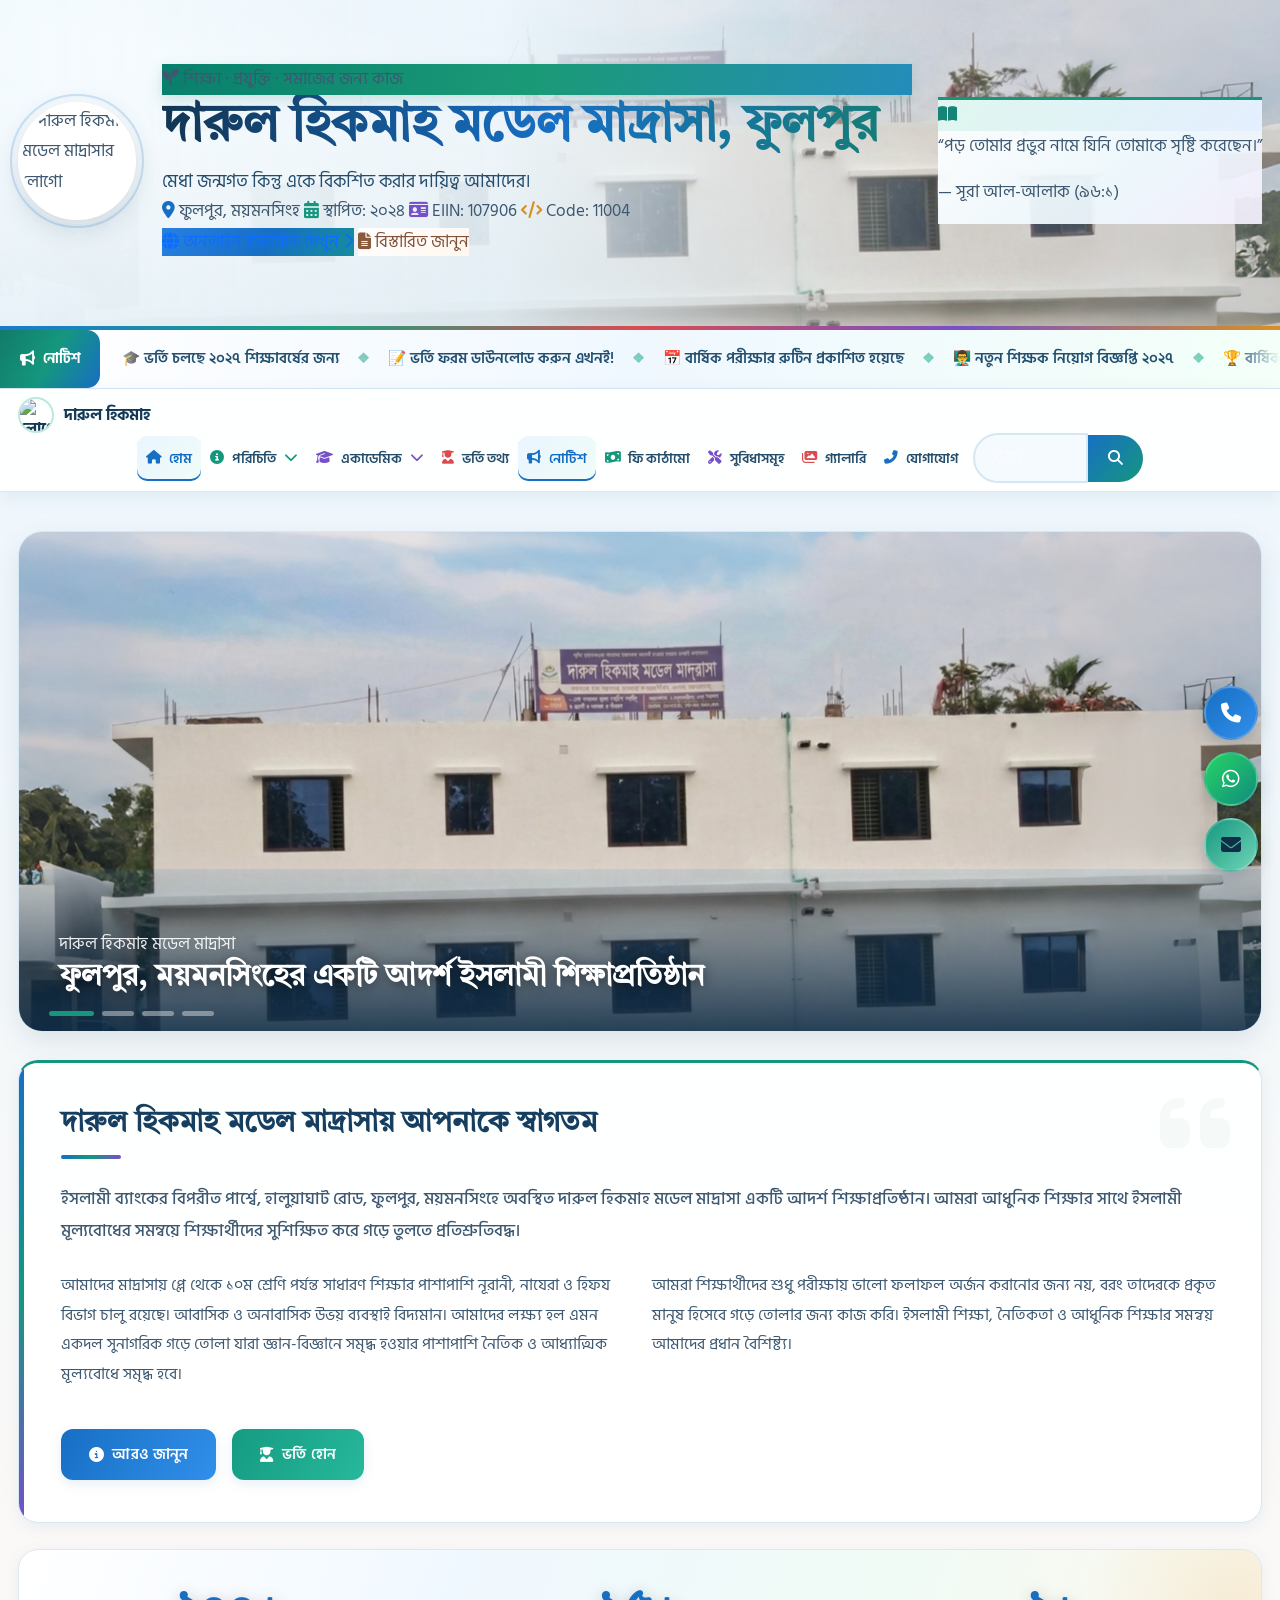
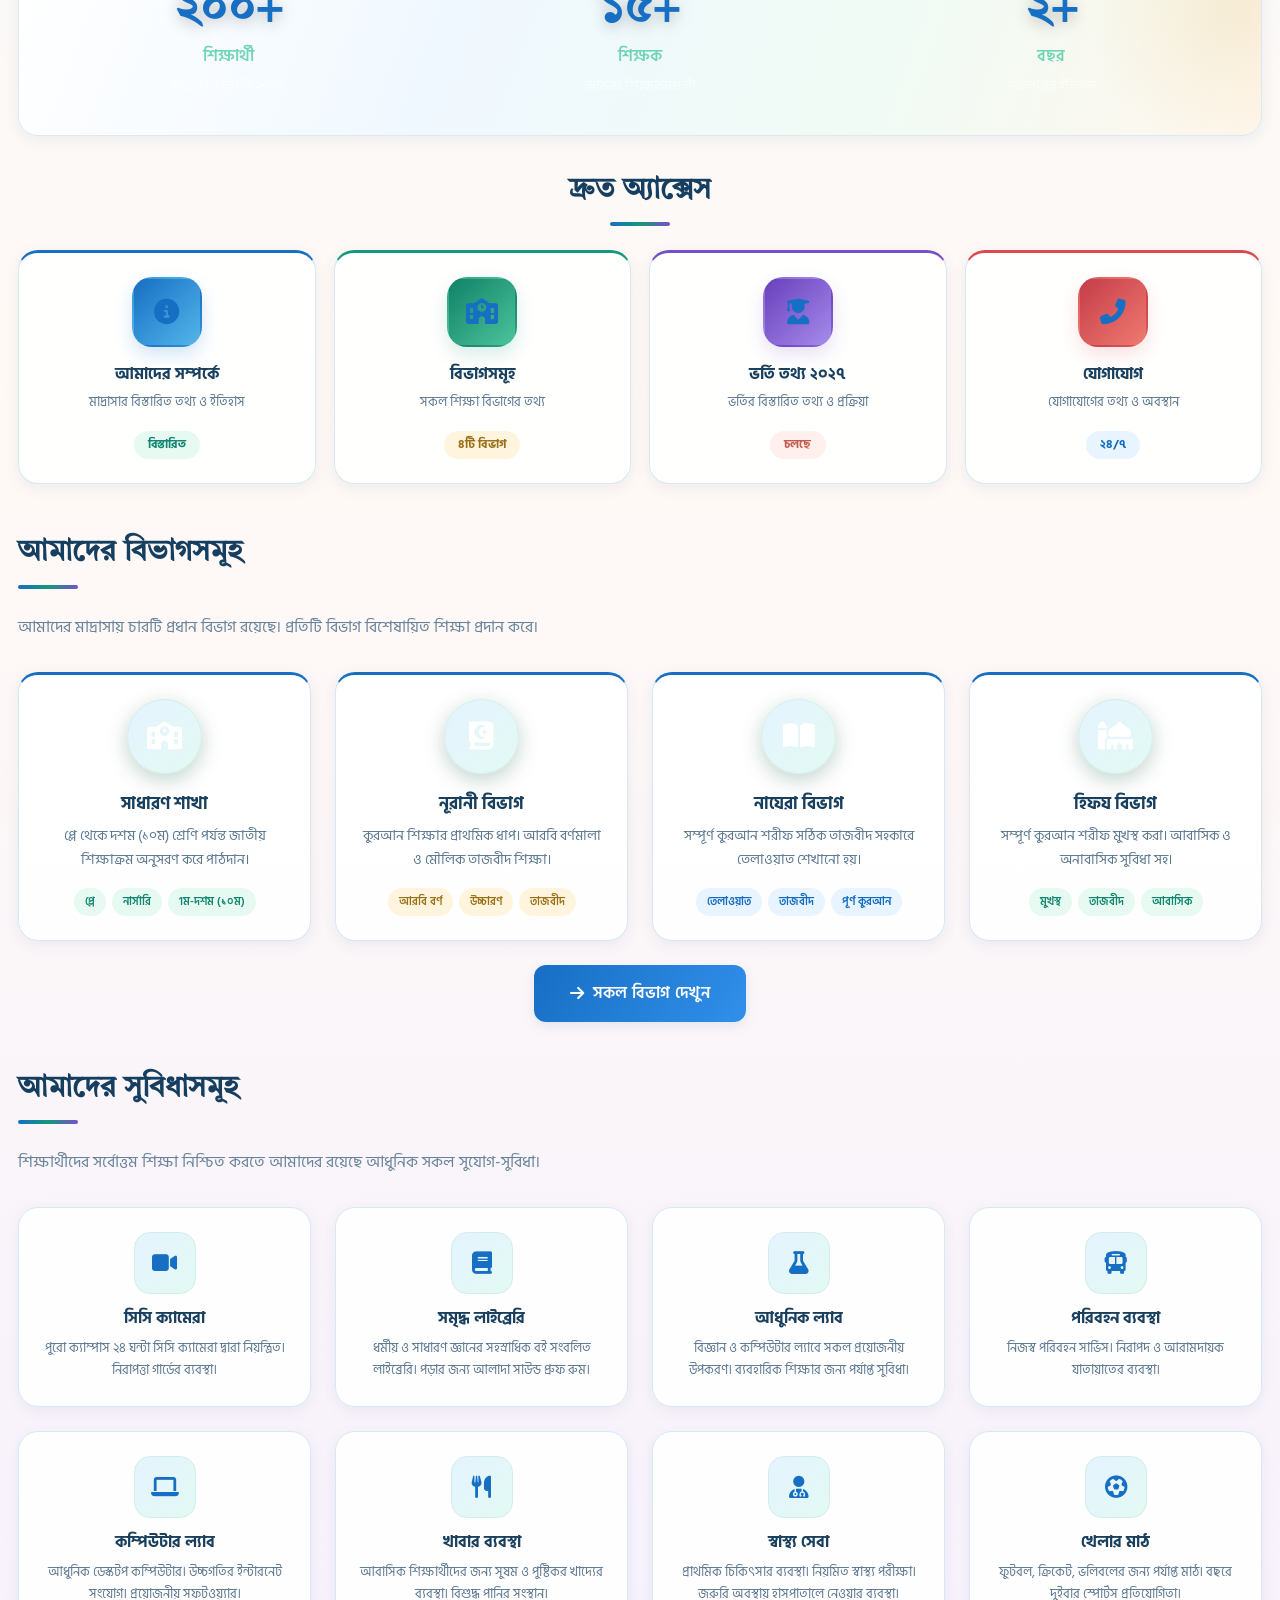
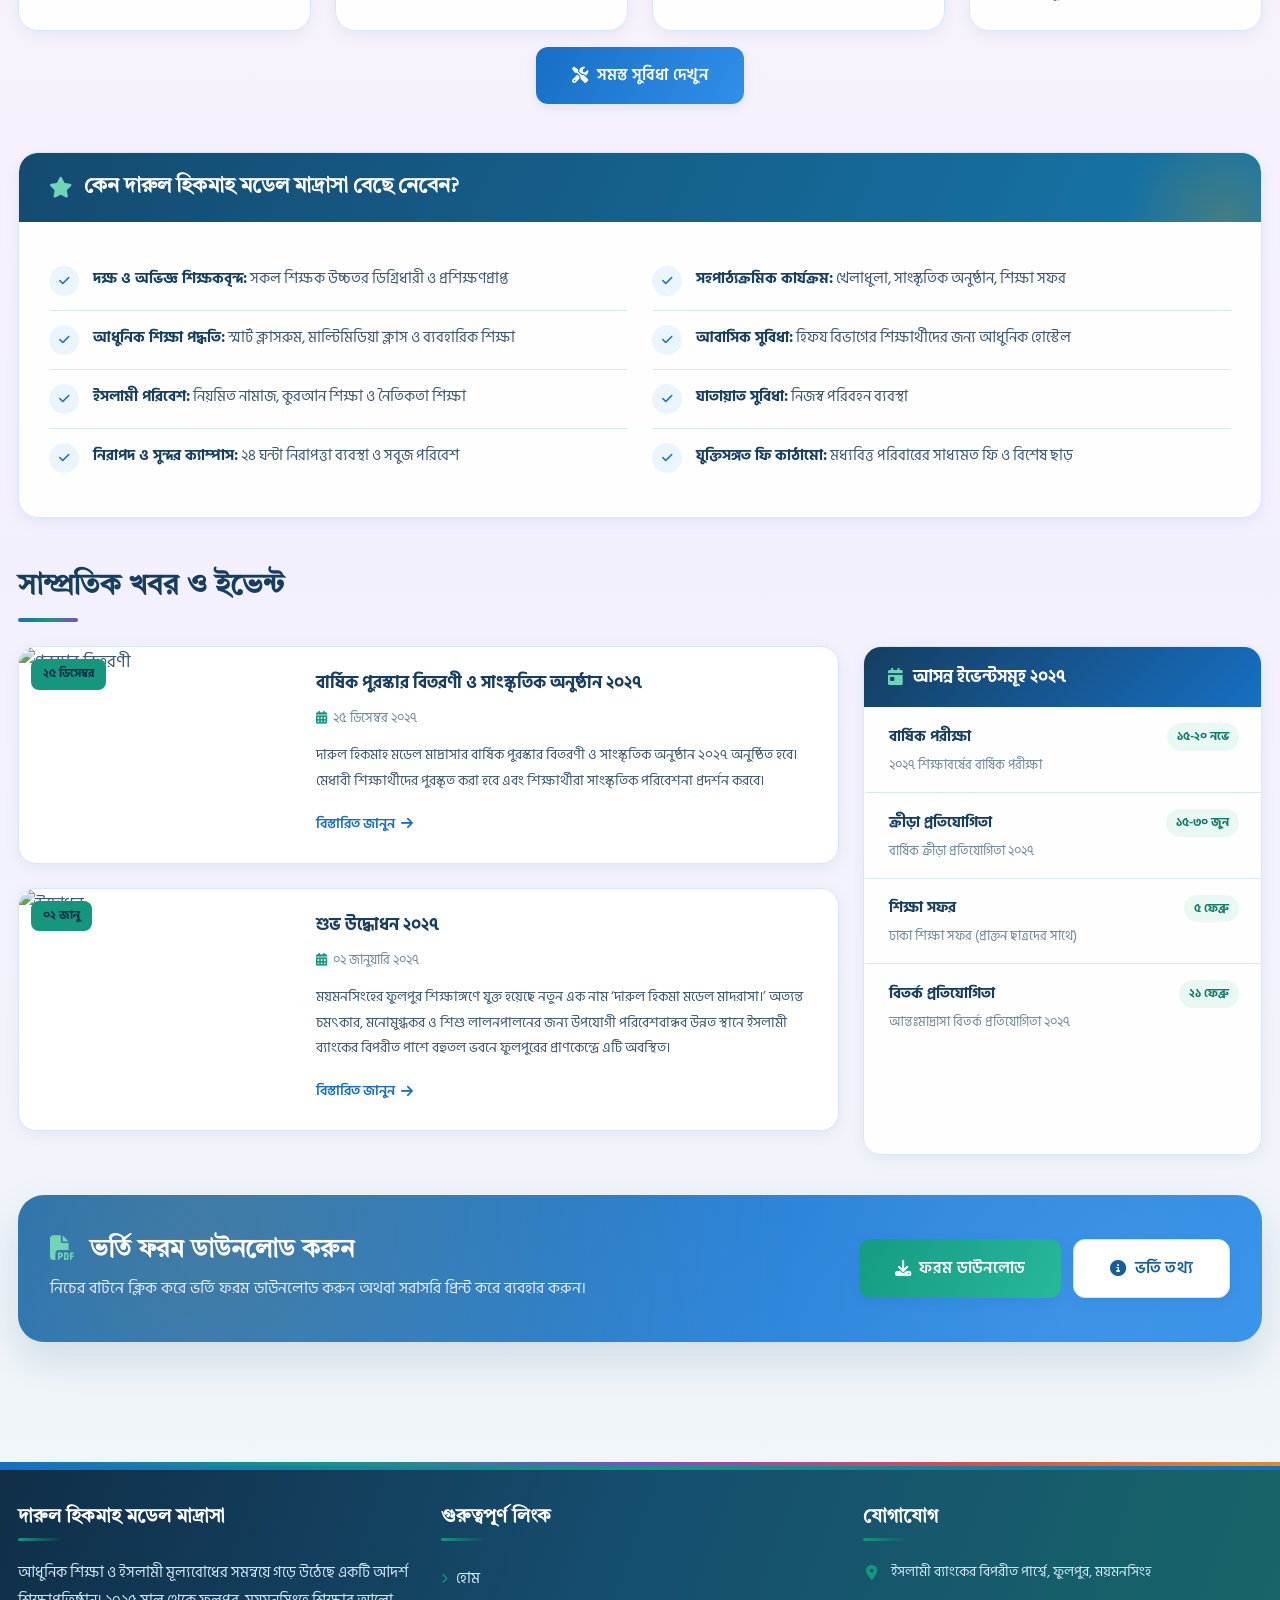
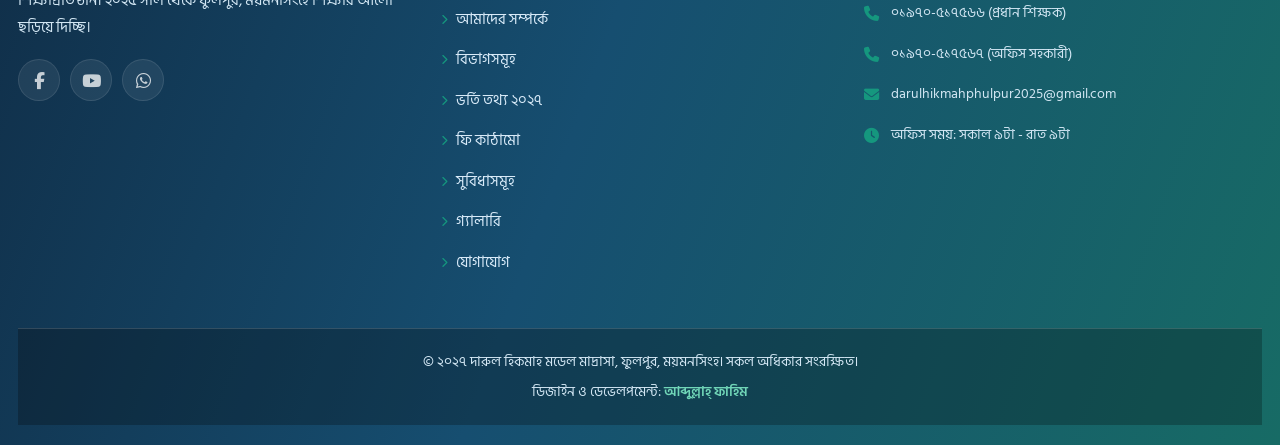
==== commit 60e6accb: "Add balanced multicolour accents across homepage" ====
--- a/index.html
+++ b/index.html
@@ -1890,27 +1890,39 @@
  *,*::before,*::after{scroll-behavior:auto!important;animation-duration:.01ms!important;animation-iteration-count:1!important;transition-duration:.01ms!important}
 }
 
-/* ==================== REFERENCE-ALIGNED HOME + MOBILE ==================== */
-:root{--primary:#176fc4;--primary-dark:#163d5d;--primary-deep:#102e48;--primary-light:#2d8ce5;--primary-soft:#eaf5ff;--accent:#15977e;--accent-dark:#117b68;--accent-light:#70d5b7;--accent-soft:#e9f8f3;--text-main:#17344e;--text-body:#3d5870;--text-muted:#6e879b;--bg:#f1f9ff;--border:#d7e8f4;--shadow-sm:0 4px 15px rgba(21,72,111,.07);--shadow-md:0 10px 28px rgba(21,72,111,.11);--shadow-lg:0 18px 42px rgba(21,72,111,.15)}
-body{background:linear-gradient(180deg,#eaf7ff 0%,#f8fcff 54%,#edf7ff 100%);color:var(--text-body)}.container{max-width:1480px}
-.hero-header{position:relative;isolation:isolate;padding:40px 0 44px;min-height:370px;border:0;overflow:hidden;background:linear-gradient(90deg,rgba(239,249,255,.98) 0%,rgba(239,249,255,.92) 39%,rgba(239,249,255,.20) 74%),url('https://fahim618900-wq.github.io/ph/building.jpg') center 46%/cover no-repeat}
-.hero-header::before{z-index:-1;background:linear-gradient(0deg,rgba(22,91,131,.06),transparent 55%),radial-gradient(circle at 10% 10%,rgba(255,255,255,.65),transparent 40%)}
-.hero-inner{display:grid;grid-template-columns:minmax(0,1fr) minmax(230px,280px);gap:30px;align-items:center}.hero-logo-wrap{display:none}.hero-text{min-width:0}
-.hero-badge{display:inline-flex;align-items:center;gap:8px;background:linear-gradient(135deg,#117d6d,#21a68e);color:white;border-radius:30px;padding:5px 16px;font-weight:700;font-size:.88rem;margin-bottom:14px;box-shadow:0 5px 14px rgba(17,125,109,.16)}
-.hero-title{font-size:clamp(2rem,3.6vw,3.15rem);line-height:1.28;color:#123451;background:none;-webkit-text-fill-color:#123451;filter:none;text-shadow:none;margin-bottom:9px}
-.hero-tagline{color:#315570;font-size:clamp(1rem,1.45vw,1.2rem);font-weight:500;max-width:760px;margin-bottom:18px}.hero-divider{display:none}
-.hero-meta{display:flex;flex-wrap:wrap;gap:10px 20px;margin:20px 0 22px;color:#244e6c;font-size:.98rem;font-weight:600}.hero-meta span{display:inline-flex;align-items:center;gap:8px}.hero-meta i{color:#1979c7}
-.hero-actions{display:flex;flex-wrap:wrap;gap:12px}.hero-actions a{min-height:48px;display:inline-flex;align-items:center;justify-content:center;gap:10px;padding:11px 20px;border-radius:14px;font-weight:700;transition:transform .2s,box-shadow .2s}.hero-actions a:hover{transform:translateY(-2px)}
-.hero-action-primary{color:white;background:linear-gradient(135deg,#287fe0,#1686dc);box-shadow:0 8px 20px rgba(34,126,218,.22)}.hero-action-primary:hover{color:white;box-shadow:0 11px 24px rgba(34,126,218,.3)}.hero-action-secondary{color:#205c86;background:rgba(255,255,255,.8);border:1px solid #8eb7d6}.hero-action-secondary:hover{color:#124a75;background:#fff}
-.hero-quote{background:rgba(255,255,255,.90);backdrop-filter:blur(14px);-webkit-backdrop-filter:blur(14px);border:1px solid rgba(255,255,255,.92);border-radius:22px;padding:24px 20px;text-align:center;box-shadow:0 16px 35px rgba(17,67,101,.15);align-self:center}
-.quote-icon{width:48px;height:48px;border-radius:14px;background:#e5f5f4;color:#147f83;display:grid;place-items:center;margin:0 auto 12px;font-size:1.45rem}.hero-quote blockquote{font-family:var(--font-display);font-size:1.15rem;line-height:1.8;color:#183d5b;margin:0 0 8px;font-weight:600}.hero-quote p{font-size:.85rem;color:#6d879a;margin:0}
-.notice-bar{background:rgba(255,255,255,.96);border-bottom:1px solid #d8e9f5;box-shadow:0 3px 12px rgba(21,74,112,.05)}.notice-tag{background:linear-gradient(135deg,#147d72,#20a58d);color:#fff;clip-path:none;border-radius:0 12px 12px 0;padding:0 22px}.notice-link{color:#205372}
-.modern-nav{background:rgba(255,255,255,.95);backdrop-filter:blur(18px);-webkit-backdrop-filter:blur(18px);border-bottom:1px solid #d9eaf6;box-shadow:0 5px 18px rgba(18,66,103,.08);padding:8px 0}.nav-brand-mobile{color:#143956}.nav-brand-mobile img{border:2px solid #bce9dd}.nav-toggle-btn{border:1px solid #d2e4f1;color:#174e76;background:#f4faff;border-radius:12px}
-.nav-link-modern{color:#244d6b;border-bottom:1px solid #eaf2f8}.nav-link-modern i{color:#168f83}.nav-link-modern:hover,.nav-link-modern.active{color:#126bc3;background:#eaf5ff;border-radius:10px}.nav-link-modern:hover i,.nav-link-modern.active i{color:#126bc3}.dropdown-panel{background:#f5faff}.dropdown-panel a{color:#315975}.dropdown-panel a:hover{background:#e6f4ff;color:#096bc6}.nav-search input{background:#f5faff;border-color:#d6e7f4;color:#193f5d}.nav-search input::placeholder{color:#7890a3}.nav-search input:focus{background:#fff;border-color:#72b8ed}.nav-search button{background:#1676d2;color:#fff}
-.main-content{padding:28px 0 48px}.hero-slider{border:1px solid #d7e8f5;border-radius:22px;box-shadow:var(--shadow-md);margin-bottom:28px}.hero-slider .carousel-item img{height:clamp(220px,32vw,390px)}.hero-slider .carousel-caption{background:linear-gradient(0deg,rgba(13,47,72,.82),transparent);padding:50px 30px 26px}
-.welcome-card,.stats-strip,.quick-tile,.dept-card,.fac-card,.events-card{border:1px solid #d7e8f5;border-radius:20px;background:rgba(255,255,255,.94);box-shadow:var(--shadow-sm)}.welcome-card{padding:clamp(22px,3vw,38px);margin-bottom:28px}.welcome-card::before{background:linear-gradient(180deg,#1676d2,#20ad91)}.section-title{color:#153e60;font-size:clamp(1.4rem,2.3vw,2rem)}.section-title::after{background:linear-gradient(90deg,#1676d2,#20b396);border-radius:8px}.section-subtitle{color:#68839a}
-.stats-strip{padding:20px 12px;margin:24px 0 30px}.stat-number{color:#1676d2}.quick-grid{gap:18px}.quick-tile{padding:23px 20px;transition:transform .22s,box-shadow .22s,border-color .22s}.quick-tile:hover,.dept-card:hover,.fac-card:hover{transform:translateY(-4px);box-shadow:var(--shadow-md);border-color:#b8d9ef}.quick-tile-icon{background:linear-gradient(135deg,#1676d2,#53b6e9);box-shadow:0 8px 18px rgba(22,118,210,.19)}.dept-card,.fac-card{padding:22px}.dept-icon,.fac-icon{background:linear-gradient(135deg,#e5f3ff,#e2faf3);color:#137d94;border:1px solid #d2eee7}.btn-modern{border-radius:12px}.btn-primary-modern{background:linear-gradient(135deg,#1676d2,#318fea)}.btn-gold-modern{background:linear-gradient(135deg,#159b82,#27b89b);color:#fff}
-.footer{background:linear-gradient(135deg,#102f49,#164e70);border-top:4px solid #20a58d;color:#e5f2fb;padding:34px 0 18px}.footer h4{color:#fff}.footer p,.footer-contact-item p{color:#d2e6f3}.footer-links a{color:#d8eaf8}.footer-links a:hover{color:#77e0c5}.social-link{background:rgba(255,255,255,.1);border:1px solid rgba(255,255,255,.16)}.copyright{border-top:1px solid rgba(255,255,255,.15)}#backToTop{background:#1676d2;border-radius:14px}
+/* ==================== MULTI-COLOUR REFERENCE THEME ==================== */
+:root{
+ --primary:#176fc4;--primary-dark:#153e60;--primary-deep:#102e48;--primary-light:#318fea;--primary-soft:#eaf5ff;
+ --accent:#15977e;--accent-dark:#117b68;--accent-light:#70d5b7;--accent-soft:#e9f8f3;
+ --red:#d94b50;--red-soft:#fff0f0;--purple:#7650c9;--purple-soft:#f3efff;
+ --brown:#8a5a3b;--brown-soft:#f7eee7;--gold:#d99122;--gold-soft:#fff6e4;
+ --teal:#168f94;--teal-soft:#e7f8f8;--text-main:#17344e;--text-body:#3d5870;--text-muted:#6e879b;
+ --bg:#f1f9ff;--border:#d7e8f4;--shadow-sm:0 4px 15px rgba(21,72,111,.07);--shadow-md:0 10px 28px rgba(21,72,111,.11);--shadow-lg:0 18px 42px rgba(21,72,111,.15)
+}
+body{background:linear-gradient(180deg,#eaf7ff 0%,#fff9f5 38%,#f4f0ff 70%,#edf9f5 100%);color:var(--text-body)}
+.hero-header{background-image:linear-gradient(90deg,rgba(239,249,255,.98) 0%,rgba(239,249,255,.91) 39%,rgba(239,249,255,.20) 74%),url('https://fahim618900-wq.github.io/ph/building.jpg');border-bottom:4px solid transparent;border-image:linear-gradient(90deg,#1b79d0,#1aa27d,#d94b50,#7650c9,#d99122) 1}
+.hero-badge{background:linear-gradient(110deg,#087f6c,#1b9a77,#258cbb);box-shadow:0 5px 14px rgba(17,125,109,.18)}
+.hero-title{color:#123451;background:linear-gradient(100deg,#123451 0%,#176fc4 52%,#167e70 100%);-webkit-background-clip:text;background-clip:text;-webkit-text-fill-color:transparent}
+.hero-meta span:nth-child(1) i{color:#176fc4}.hero-meta span:nth-child(2) i{color:#15977e}.hero-meta span:nth-child(3) i{color:#7650c9}.hero-meta span:nth-child(4) i{color:#d99122}
+.hero-action-primary{background:linear-gradient(120deg,#287fe0,#176fc4 55%,#168d9b)}.hero-action-secondary{border-color:#a9c6dc;color:#805239;background:linear-gradient(135deg,#fff,#fff7ef)}.hero-action-secondary i{color:#8a5a3b}
+.hero-quote{border-top:3px solid #15977e;background:linear-gradient(145deg,rgba(255,255,255,.96),rgba(239,250,255,.93) 60%,rgba(246,240,255,.92))}
+.quote-icon{background:linear-gradient(135deg,#dff7ef,#e4efff);color:#168477}
+.notice-bar{background:linear-gradient(90deg,#fff,#f0f8ff,#f3fff8);border-bottom-color:#d8e9f5}.notice-tag{background:linear-gradient(120deg,#117b68,#15977e,#176fc4)}
+.nav-link-modern i{color:#168f83}.nav-menu-modern .nav-item-modern:nth-child(4n+1) .nav-link-modern i{color:#176fc4}.nav-menu-modern .nav-item-modern:nth-child(4n+2) .nav-link-modern i{color:#15977e}.nav-menu-modern .nav-item-modern:nth-child(4n+3) .nav-link-modern i{color:#7650c9}.nav-menu-modern .nav-item-modern:nth-child(4n) .nav-link-modern i{color:#d94b50}
+.nav-link-modern:hover,.nav-link-modern.active{color:#126bc3;background:linear-gradient(120deg,#eaf5ff,#effcf7);box-shadow:inset 0 -2px #176fc4}
+.nav-search button{background:linear-gradient(135deg,#176fc4,#15977e)}
+.main-content{background:transparent}.hero-slider{border:1px solid #d7e8f5;box-shadow:var(--shadow-md)}.hero-slider .carousel-caption{background:linear-gradient(0deg,rgba(16,46,72,.88),rgba(22,111,196,.10))}
+.welcome-card,.stats-strip,.quick-tile,.dept-card,.fac-card,.events-card{border:1px solid #d7e8f5;background:rgba(255,255,255,.95);box-shadow:var(--shadow-sm)}
+.welcome-card{border-top:3px solid #15977e}.welcome-card::before{background:linear-gradient(180deg,#176fc4,#15977e,#7650c9)}
+.section-title{color:#153e60}.section-title::after{background:linear-gradient(90deg,#176fc4,#15977e,#7650c9)}
+.stats-strip{background:linear-gradient(110deg,#fff,#f0f8ff 35%,#f0fbf5 68%,#fff7ed);border-color:#dce9f0}
+.stat-item:nth-child(4n+1) .stat-number{color:#176fc4}.stat-item:nth-child(4n+2) .stat-number{color:#15977e}.stat-item:nth-child(4n+3) .stat-number{color:#7650c9}.stat-item:nth-child(4n) .stat-number{color:#d94b50}
+.quick-grid{gap:18px}.quick-tile{border-top:3px solid #176fc4;transition:transform .22s,box-shadow .22s,border-color .22s}.quick-tile:nth-child(5n+2){border-top-color:#15977e}.quick-tile:nth-child(5n+3){border-top-color:#7650c9}.quick-tile:nth-child(5n+4){border-top-color:#d94b50}.quick-tile:nth-child(5n){border-top-color:#d99122}
+.quick-tile:hover,.dept-card:hover,.fac-card:hover{transform:translateY(-4px);box-shadow:var(--shadow-md);border-color:#b8d9ef}
+.quick-tile-icon{background:linear-gradient(135deg,#176fc4,#53b6e9);box-shadow:0 8px 18px rgba(22,118,210,.19)}.quick-tile:nth-child(5n+2) .quick-tile-icon{background:linear-gradient(135deg,#118267,#4bc49a);box-shadow:0 8px 18px rgba(21,151,126,.17)}.quick-tile:nth-child(5n+3) .quick-tile-icon{background:linear-gradient(135deg,#6940bd,#a58bea);box-shadow:0 8px 18px rgba(118,80,201,.17)}.quick-tile:nth-child(5n+4) .quick-tile-icon{background:linear-gradient(135deg,#c43d49,#f07a70);box-shadow:0 8px 18px rgba(217,75,80,.16)}.quick-tile:nth-child(5n) .quick-tile-icon{background:linear-gradient(135deg,#9b642f,#e6aa45);box-shadow:0 8px 18px rgba(138,90,59,.16)}
+.dept-card:nth-child(5n+1){border-top:3px solid #176fc4}.dept-card:nth-child(5n+2){border-top:3px solid #15977e}.dept-card:nth-child(5n+3){border-top:3px solid #7650c9}.dept-card:nth-child(5n+4){border-top:3px solid #d94b50}.dept-card:nth-child(5n){border-top:3px solid #8a5a3b}
+.dept-icon,.fac-icon{background:linear-gradient(135deg,#e5f3ff,#e2faf3);color:#137d94;border:1px solid #d2eee7}.btn-modern{border-radius:12px}.btn-primary-modern{background:linear-gradient(120deg,#176fc4,#318fea)}.btn-gold-modern{background:linear-gradient(120deg,#159b82,#27b89b);color:#fff}
+.footer{background:linear-gradient(110deg,#102e48 0%,#164e70 45%,#176b65 100%);border-top:4px solid transparent;border-image:linear-gradient(90deg,#176fc4,#15977e,#7650c9,#d94b50,#d99122) 1;color:#e5f2fb}.footer h4{color:#fff}.footer p,.footer-contact-item p{color:#d2e6f3}.footer-links a{color:#d8eaf8}.footer-links a:hover{color:#77e0c5}.social-link{background:rgba(255,255,255,.1);border:1px solid rgba(255,255,255,.16)}.copyright{border-top:1px solid rgba(255,255,255,.15)}#backToTop{background:linear-gradient(135deg,#176fc4,#7650c9);border-radius:14px}
 @media(min-width:992px){.nav-container{flex-wrap:nowrap}.nav-toggle-btn{display:none}.nav-brand-mobile{margin-right:12px;flex-shrink:0}.nav-menu-modern{display:flex!important;flex-direction:row;align-items:center;justify-content:center;width:auto;flex:1;background:transparent;padding:0;margin:0;max-height:none;overflow:visible;border:0;border-radius:0;gap:0}.nav-menu-modern .nav-item-modern{width:auto}.nav-link-modern{width:auto;padding:10px 9px;border:0;border-radius:10px;white-space:nowrap;font-size:.88rem}.dropdown-panel{position:absolute;top:calc(100% + 8px);left:0;min-width:220px;max-height:none;padding:8px;overflow:visible;background:#fff;border:1px solid #d9e9f5;border-radius:14px;box-shadow:0 15px 35px rgba(14,57,91,.16);opacity:0;visibility:hidden;transform:translateY(8px);transition:all .2s ease;z-index:1050}.nav-dropdown:hover .dropdown-panel,.nav-dropdown:focus-within .dropdown-panel,.nav-dropdown.open .dropdown-panel{opacity:1;visibility:visible;transform:translateY(0);padding:8px}.dropdown-panel a{border-radius:8px;padding:10px 12px}.nav-search{width:170px;margin:0 0 0 6px;flex-shrink:0}}
 @media(max-width:991.98px){.hero-header{background-position:62% center}.hero-inner{grid-template-columns:minmax(0,1fr) 220px;gap:18px}.hero-title{font-size:clamp(1.8rem,4vw,2.5rem)}.hero-quote{padding:18px 14px}.hero-quote blockquote{font-size:1rem}}
 @media(max-width:767.98px){body{font-size:16px;line-height:1.8}.container{padding-left:15px;padding-right:15px}.hero-header{padding:27px 0 30px;min-height:0;background-image:linear-gradient(90deg,rgba(239,249,255,.96),rgba(239,249,255,.88)),url('https://fahim618900-wq.github.io/ph/building.jpg');background-position:center}.hero-inner{grid-template-columns:1fr;gap:18px;text-align:center}.hero-badge{font-size:.78rem;margin-bottom:12px}.hero-title{font-size:clamp(1.75rem,7vw,2.35rem);line-height:1.35}.hero-tagline{font-size:1rem;margin:0 auto 14px}.hero-meta{justify-content:center;gap:8px 14px;font-size:.86rem;margin:17px 0}.hero-actions{justify-content:center}.hero-actions a{width:100%;min-height:48px}.hero-quote{width:100%;max-width:420px;margin:0 auto;padding:16px}.quote-icon{width:40px;height:40px;margin-bottom:8px}.hero-quote blockquote{font-size:1rem}.notice-bar-inner{min-height:46px}.notice-tag{padding:0 12px;font-size:.82rem}.notice-link{font-size:.85rem;padding:0 9px}.modern-nav{padding:6px 0}.nav-container{gap:8px}.nav-brand-mobile{font-size:.96rem}.nav-menu-modern{max-height:0;overflow:hidden;transition:max-height .28s ease;background:rgba(255,255,255,.98);border-radius:0 0 15px 15px}.nav-menu-modern.open{max-height:75vh;overflow-y:auto;padding:8px 0 14px}.nav-link-modern{padding:12px 16px;min-height:46px}.nav-search{margin:12px 14px;width:calc(100% - 28px)}.main-content{padding:20px 0 34px}.hero-slider{border-radius:16px;margin-bottom:22px}.hero-slider .carousel-item img{height:clamp(210px,58vw,310px)}.carousel-caption{padding:34px 14px 18px}.welcome-card{margin:20px 0;padding:21px 17px}.stats-strip{padding:14px 7px;margin:18px 0 28px}.stat-number{font-size:clamp(1.7rem,7vw,2.4rem)}.quick-grid{grid-template-columns:repeat(2,minmax(0,1fr));gap:12px}.quick-tile{padding:17px 13px;min-width:0}.quick-tile h5{font-size:1rem;overflow-wrap:anywhere}.quick-tile p{font-size:.88rem}.dept-card,.fac-card{padding:18px 14px}.footer{padding:28px 0 16px}.float-group{right:11px;bottom:82px}.float-btn{width:43px;height:43px}}
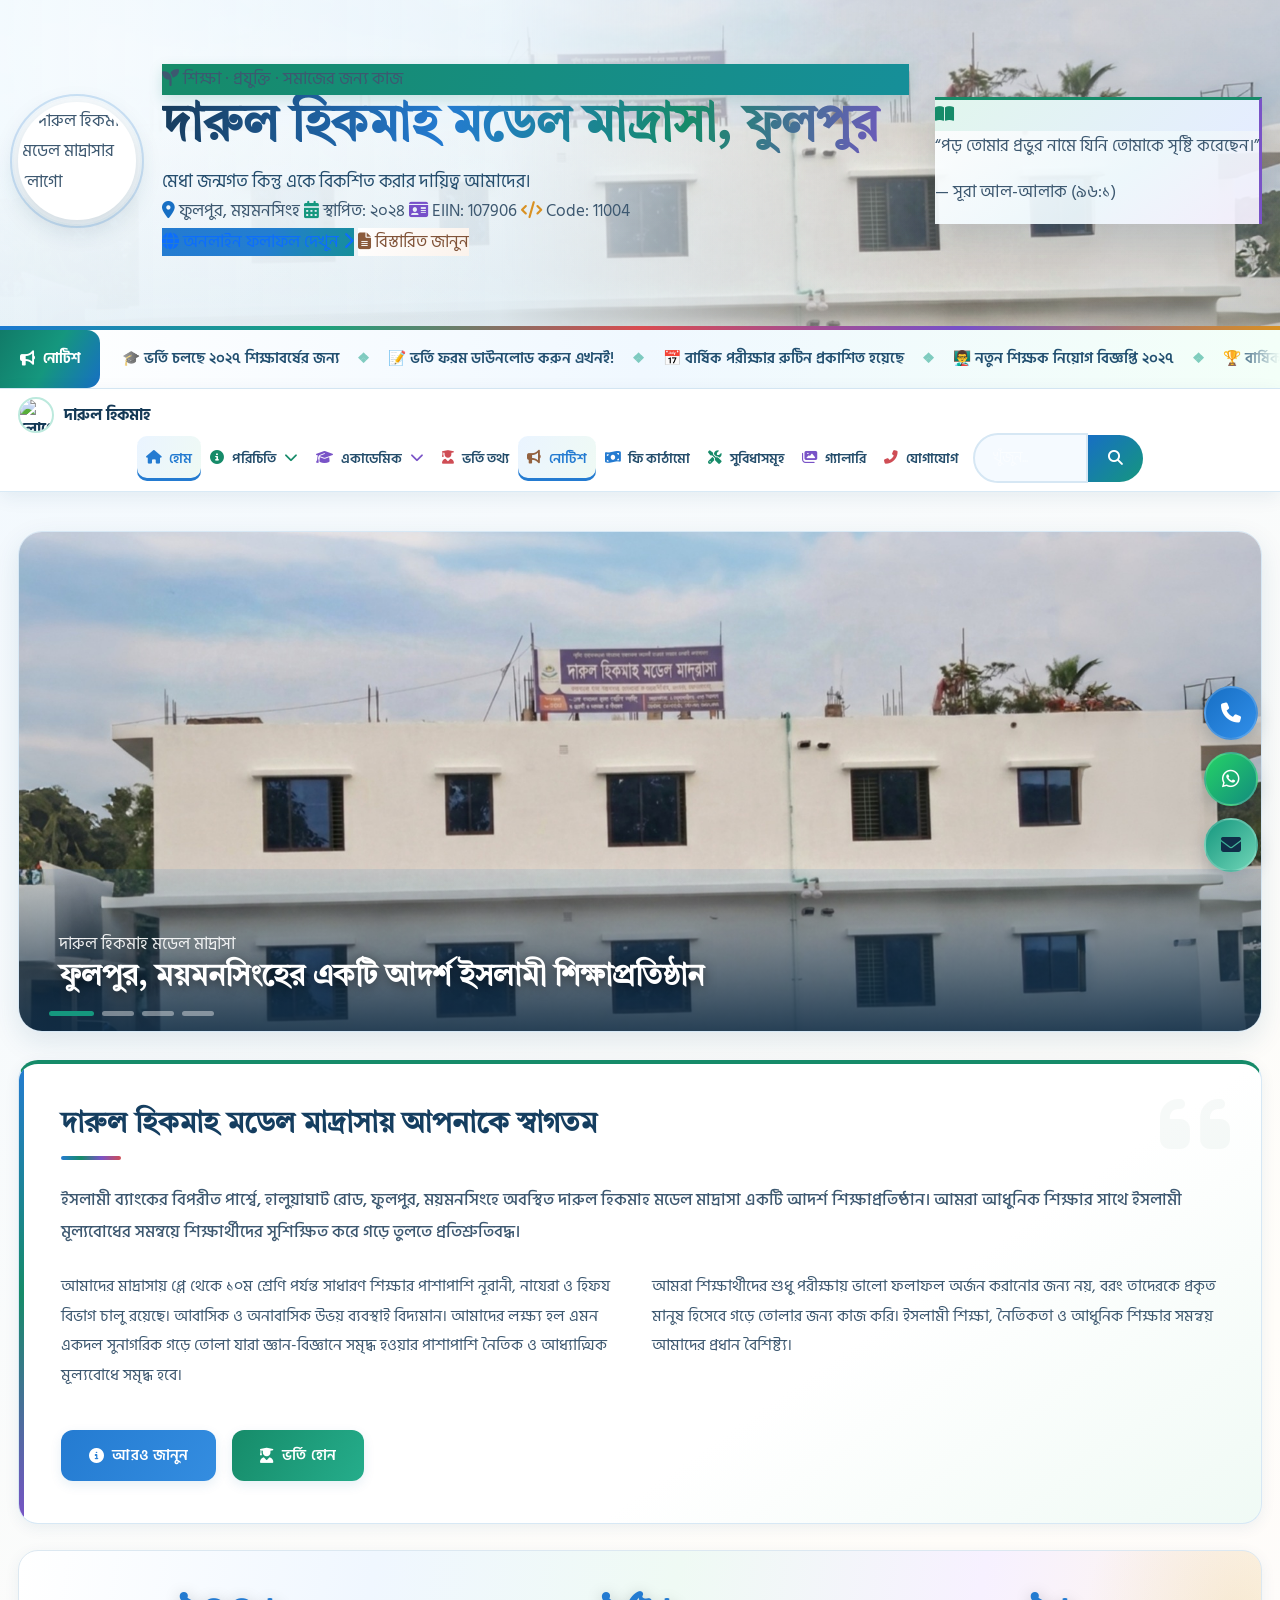
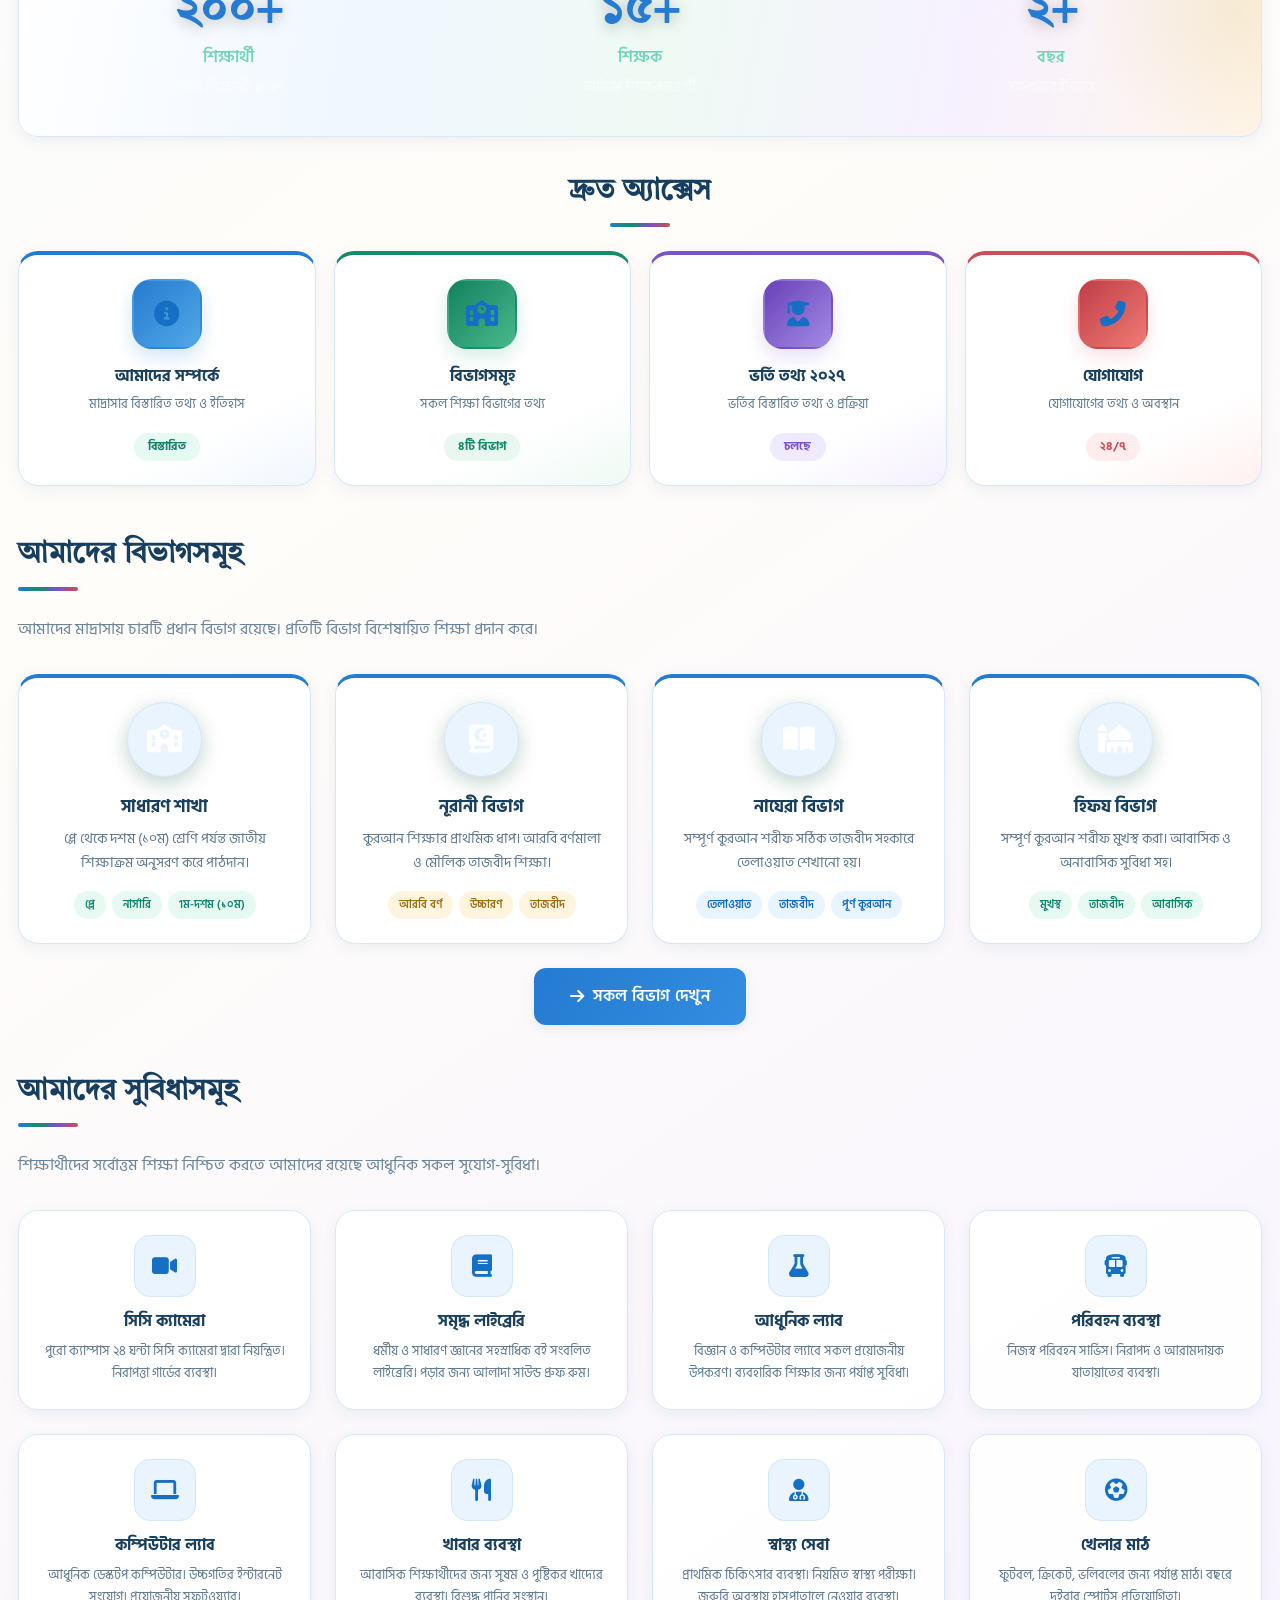
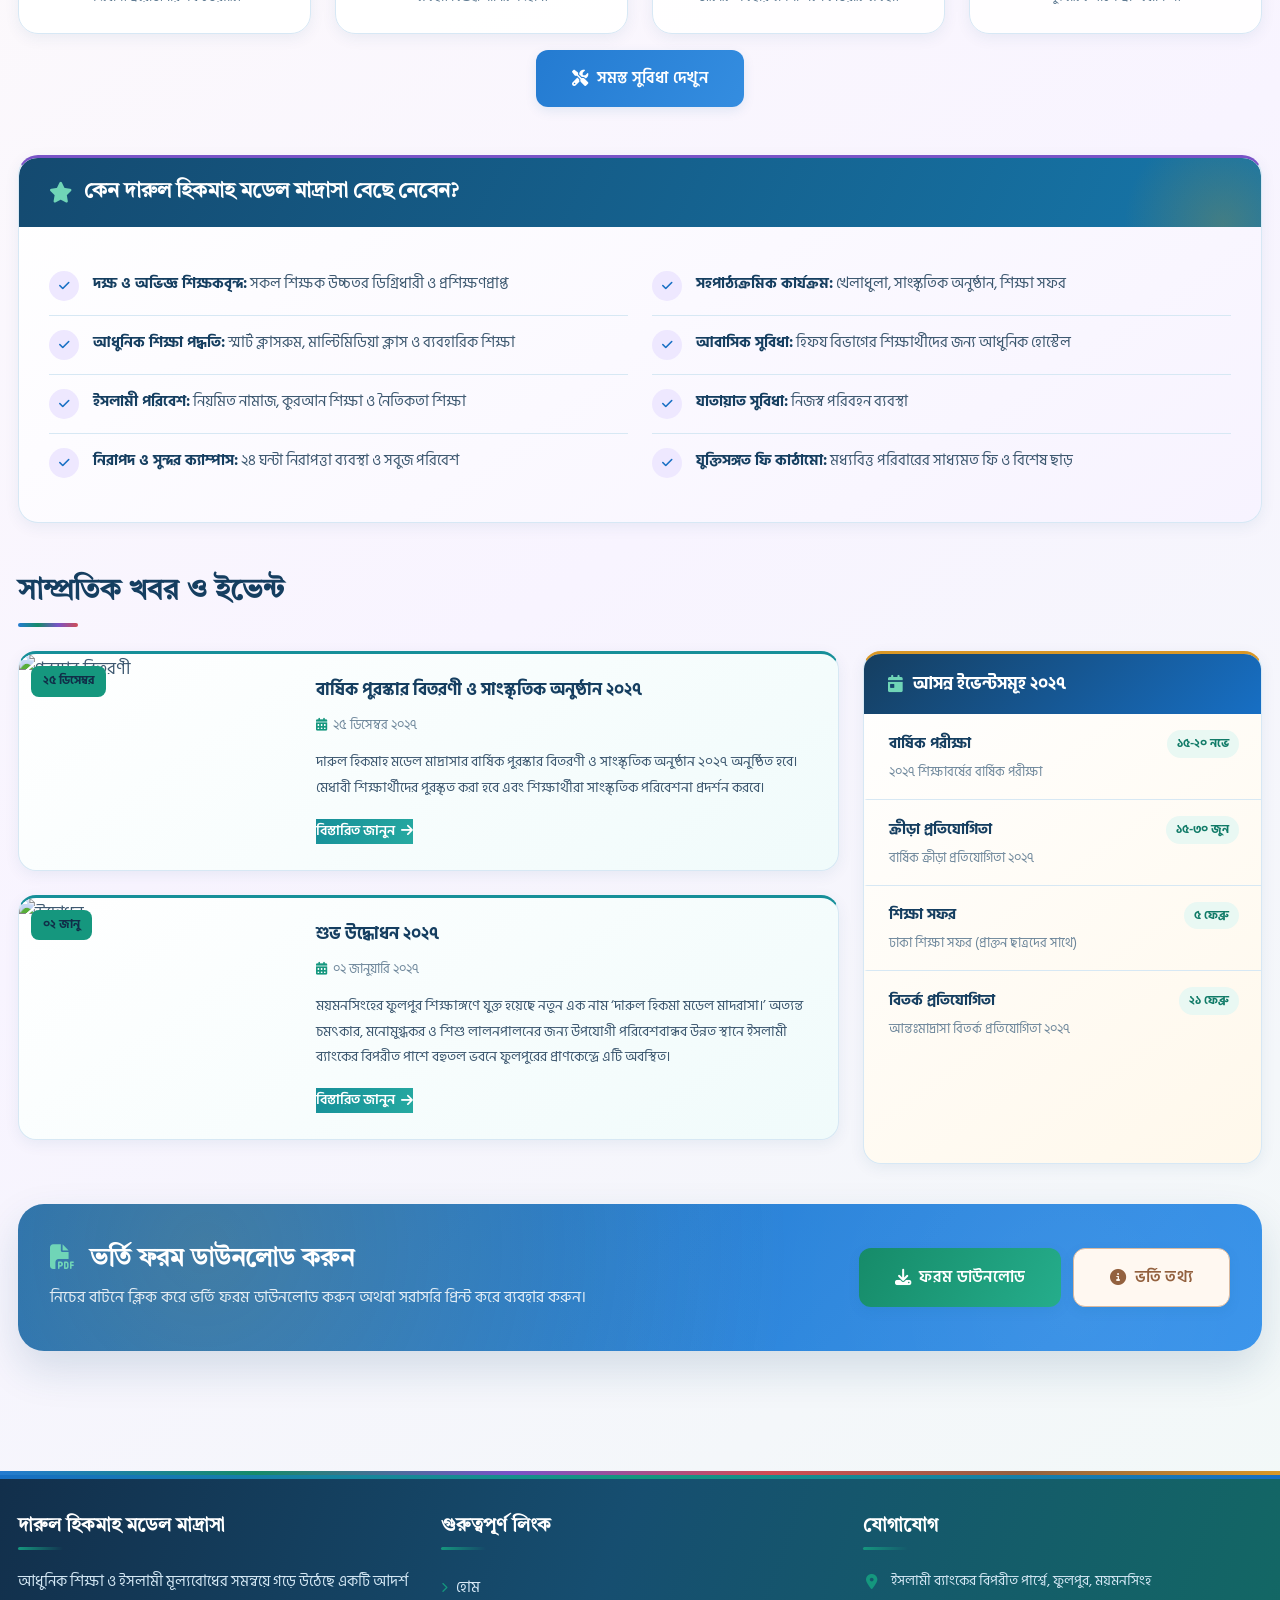
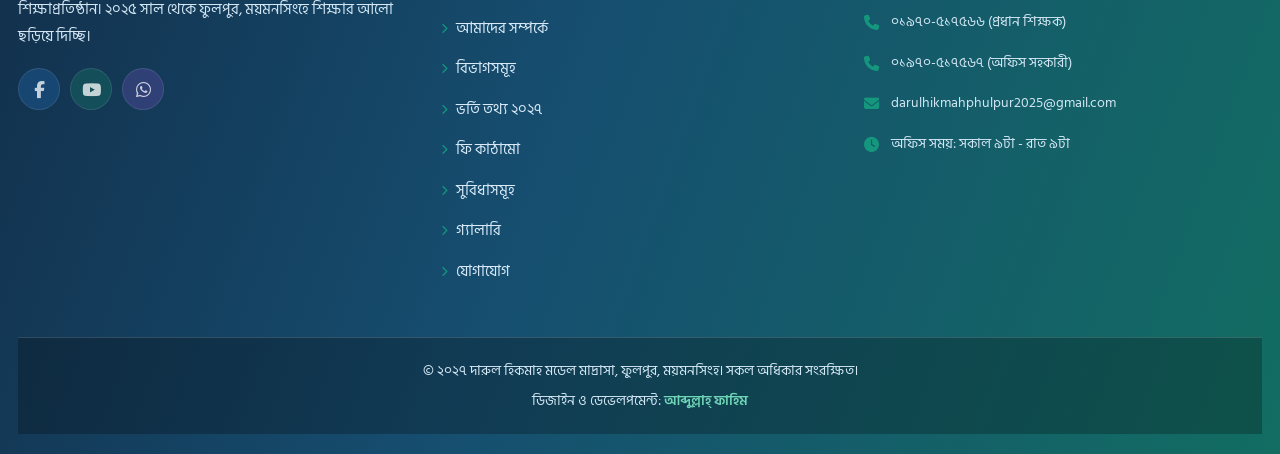
==== commit 79afa06d: "Refine multicolour palette and apply coordinated accents to all homepage sections" ====
--- a/index.html
+++ b/index.html
@@ -1929,6 +1929,59 @@
 @media(max-width:380px){.quick-grid{grid-template-columns:1fr}.hero-title{font-size:1.7rem}.hero-meta{font-size:.8rem}}
 @media(prefers-reduced-motion:reduce){*,*::before,*::after{scroll-behavior:auto!important;animation-duration:.01ms!important;animation-iteration-count:1!important;transition-duration:.01ms!important}}
 
+
+/* ==================== BALANCED COLOUR PLACEMENT REFINEMENT ==================== */
+:root{--c-blue:#247bd1;--c-green:#168b69;--c-red:#cf4d55;--c-purple:#7953c7;--c-brown:#93613f;--c-gold:#d99726;--c-teal:#168f99}
+body{background:linear-gradient(145deg,#f0f8ff 0%,#fffdf9 36%,#f8f4ff 68%,#f0faf5 100%)}
+.hero-badge{background:linear-gradient(105deg,var(--c-green),var(--c-teal));}
+.hero-title{background-image:linear-gradient(100deg,#173b5b 0%,var(--c-blue) 38%,var(--c-green) 70%,var(--c-purple) 100%)}
+.hero-action-primary{background:linear-gradient(115deg,var(--c-blue),#237ed0 55%,var(--c-teal))}
+.hero-action-secondary{background:linear-gradient(120deg,#fff,var(--c-brown-soft,#fbf2eb));border-color:#d8bba7;color:#805338}
+.hero-quote{border-top:3px solid var(--c-green);border-right:3px solid var(--c-purple);box-shadow:0 14px 32px rgba(28,69,103,.13)}
+.quote-icon{background:linear-gradient(135deg,#e1f6ed,#e5edff);color:var(--c-green)}
+/* The navigation uses colour on icons and active states, not a noisy rainbow background. */
+.nav-menu-modern .nav-item-modern:nth-child(5n+1) .nav-link-modern i{color:var(--c-blue)}
+.nav-menu-modern .nav-item-modern:nth-child(5n+2) .nav-link-modern i{color:var(--c-green)}
+.nav-menu-modern .nav-item-modern:nth-child(5n+3) .nav-link-modern i{color:var(--c-purple)}
+.nav-menu-modern .nav-item-modern:nth-child(5n+4) .nav-link-modern i{color:var(--c-red)}
+.nav-menu-modern .nav-item-modern:nth-child(5n) .nav-link-modern i{color:var(--c-brown)}
+.nav-link-modern:hover,.nav-link-modern.active{background:linear-gradient(110deg,#eaf4ff,#effaf4);color:var(--c-blue);box-shadow:inset 0 -3px var(--c-blue)}
+/* Distinct section markers make each content area feel intentional. */
+.welcome-card{border-top:4px solid var(--c-green);background:linear-gradient(145deg,#fff 65%,#f0faf5)}
+.welcome-card::before{background:linear-gradient(180deg,var(--c-blue),var(--c-green),var(--c-purple))}
+.section-title::after{background:linear-gradient(90deg,var(--c-blue),var(--c-green),var(--c-purple),var(--c-red))}
+.stats-strip{background:linear-gradient(100deg,#fff 0%,#f0f7ff 28%,#effaf4 52%,#f7f1ff 76%,#fff6ea 100%);border:1px solid #dce8f1}
+.stat-item:nth-child(5n+1) .stat-number{color:var(--c-blue)}
+.stat-item:nth-child(5n+2) .stat-number{color:var(--c-green)}
+.stat-item:nth-child(5n+3) .stat-number{color:var(--c-purple)}
+.stat-item:nth-child(5n+4) .stat-number{color:var(--c-red)}
+.stat-item:nth-child(5n) .stat-number{color:var(--c-brown)}
+.stat-item:nth-child(5n+1) .stat-label i{color:var(--c-blue)}.stat-item:nth-child(5n+2) .stat-label i{color:var(--c-green)}.stat-item:nth-child(5n+3) .stat-label i{color:var(--c-purple)}.stat-item:nth-child(5n+4) .stat-label i{color:var(--c-red)}.stat-item:nth-child(5n) .stat-label i{color:var(--c-brown)}
+/* Quick-action tiles each get a complete matching accent: top line, icon, and badge. */
+.quick-tile{border-top:4px solid var(--c-blue);background:linear-gradient(155deg,#fff 72%,#f1f7ff)}
+.quick-tile:nth-child(5n+2){border-top-color:var(--c-green);background:linear-gradient(155deg,#fff 72%,#effaf4)}
+.quick-tile:nth-child(5n+3){border-top-color:var(--c-purple);background:linear-gradient(155deg,#fff 72%,#f5f0ff)}
+.quick-tile:nth-child(5n+4){border-top-color:var(--c-red);background:linear-gradient(155deg,#fff 72%,#fff1f0)}
+.quick-tile:nth-child(5n){border-top-color:var(--c-brown);background:linear-gradient(155deg,#fff 72%,#fbf2e9)}
+.quick-tile-icon{background:linear-gradient(135deg,#267bd0,#52a8e7)}
+.quick-tile:nth-child(5n+2) .quick-tile-icon{background:linear-gradient(135deg,#13815f,#49b98c)}
+.quick-tile:nth-child(5n+3) .quick-tile-icon{background:linear-gradient(135deg,#6941b8,#a28ae5)}
+.quick-tile:nth-child(5n+4) .quick-tile-icon{background:linear-gradient(135deg,#bf3e49,#ef7b73)}
+.quick-tile:nth-child(5n) .quick-tile-icon{background:linear-gradient(135deg,#87532f,#d59a58)}
+.tile-badge{background:#eaf4ff;color:var(--c-blue)}.quick-tile:nth-child(5n+2) .tile-badge{background:#e8f7ef;color:var(--c-green)}.quick-tile:nth-child(5n+3) .tile-badge{background:#f0eaff;color:var(--c-purple)}.quick-tile:nth-child(5n+4) .tile-badge{background:#ffeded;color:var(--c-red)}.quick-tile:nth-child(5n) .tile-badge{background:#f8eee5;color:var(--c-brown)}
+/* Department and facility cards use their own accent, including the icon background. */
+.dept-card:nth-child(5n+1){border-top:4px solid var(--c-blue)}.dept-card:nth-child(5n+2){border-top:4px solid var(--c-green)}.dept-card:nth-child(5n+3){border-top:4px solid var(--c-purple)}.dept-card:nth-child(5n+4){border-top:4px solid var(--c-red)}.dept-card:nth-child(5n){border-top:4px solid var(--c-brown)}
+.dept-card:nth-child(5n+1) .dept-icon{background:#eaf4ff;color:var(--c-blue);border-color:#d3e7fa}.dept-card:nth-child(5n+2) .dept-icon{background:#e8f7ef;color:var(--c-green);border-color:#cdebdc}.dept-card:nth-child(5n+3) .dept-icon{background:#f0eaff;color:var(--c-purple);border-color:#e0d4fb}.dept-card:nth-child(5n+4) .dept-icon{background:#ffeded;color:var(--c-red);border-color:#f6d6d7}.dept-card:nth-child(5n) .dept-icon{background:#f8eee5;color:var(--c-brown);border-color:#ead7c7}
+.fac-card:nth-child(5n+1) .fac-icon{background:#eaf4ff;color:var(--c-blue);border-color:#d3e7fa}.fac-card:nth-child(5n+2) .fac-icon{background:#e8f7ef;color:var(--c-green);border-color:#cdebdc}.fac-card:nth-child(5n+3) .fac-icon{background:#f0eaff;color:var(--c-purple);border-color:#e0d4fb}.fac-card:nth-child(5n+4) .fac-icon{background:#ffeded;color:var(--c-red);border-color:#f6d6d7}.fac-card:nth-child(5n) .fac-icon{background:#f8eee5;color:var(--c-brown);border-color:#ead7c7}
+.why-card{border-top:3px solid var(--c-purple);background:linear-gradient(145deg,#fff,#f7f3ff)}.why-item-icon{background:#eee8ff;color:var(--c-purple)}
+.news-card{border-top:3px solid var(--c-teal);background:linear-gradient(145deg,#fff,#f0fbfb)}.btn-news{background:linear-gradient(120deg,var(--c-teal),#26aaa1);color:white}
+.events-card{border-top:3px solid var(--c-gold);background:linear-gradient(145deg,#fff,#fff8eb)}
+.btn-primary-modern{background:linear-gradient(120deg,var(--c-blue),#348de0)}.btn-gold-modern{background:linear-gradient(120deg,var(--c-green),#25ad8b);color:white}.btn-white-modern{border:1px solid #d9b99f;color:var(--c-brown);background:#fff8f1}
+.footer{background:linear-gradient(110deg,#122f4b 0%,#164e70 43%,#126d62 100%);border-top:4px solid transparent;border-image:linear-gradient(90deg,var(--c-blue),var(--c-green),var(--c-purple),var(--c-red),var(--c-brown),var(--c-gold)) 1}
+.social-link:nth-child(5n+1){background:rgba(36,123,209,.25)}.social-link:nth-child(5n+2){background:rgba(22,139,105,.28)}.social-link:nth-child(5n+3){background:rgba(121,83,199,.28)}.social-link:nth-child(5n+4){background:rgba(207,77,85,.28)}.social-link:nth-child(5n){background:rgba(147,97,63,.28)}
+#backToTop{background:linear-gradient(135deg,var(--c-blue),var(--c-purple))}
+@media(max-width:767.98px){.hero-quote{border-right:0;border-left:3px solid var(--c-purple)}.quick-tile{padding:17px 13px}.stats-strip{background:linear-gradient(135deg,#f0f7ff,#effaf4,#f7f1ff)}}
+
 </style>
 </head>
 <body>
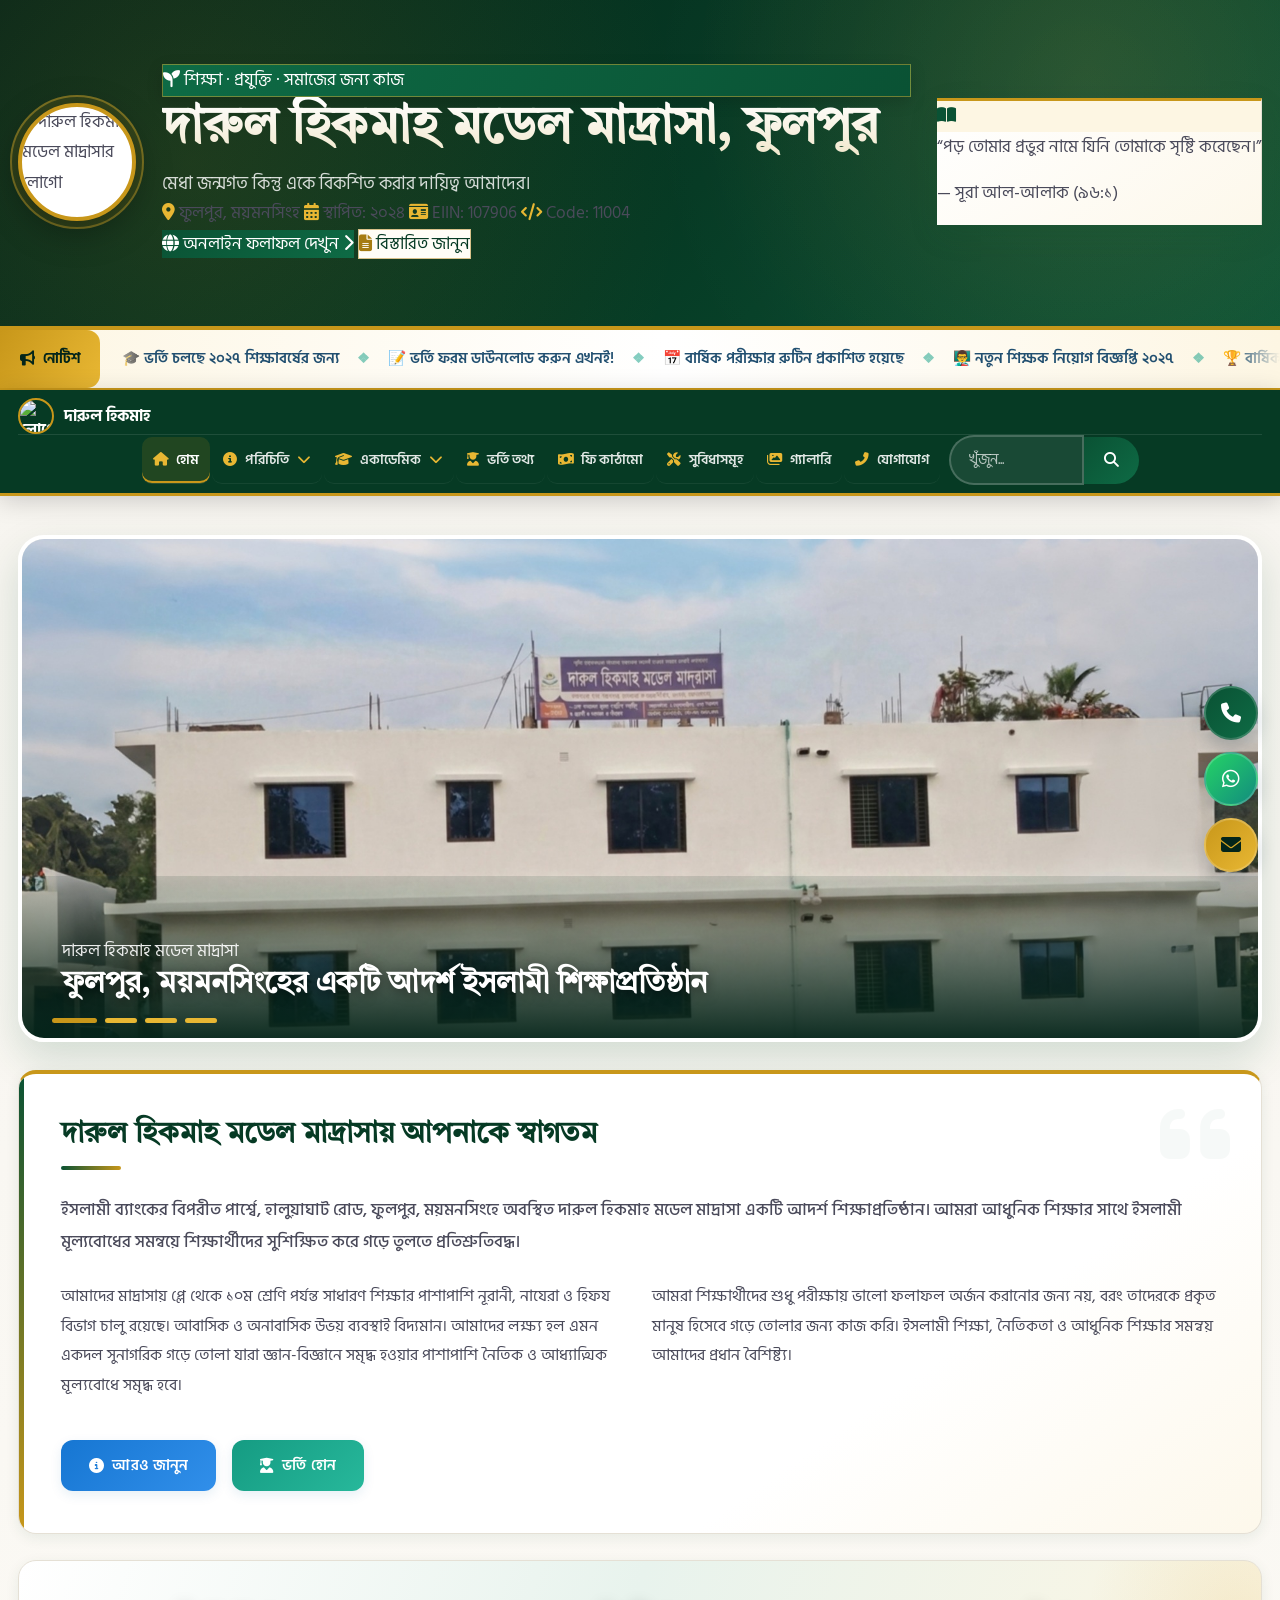
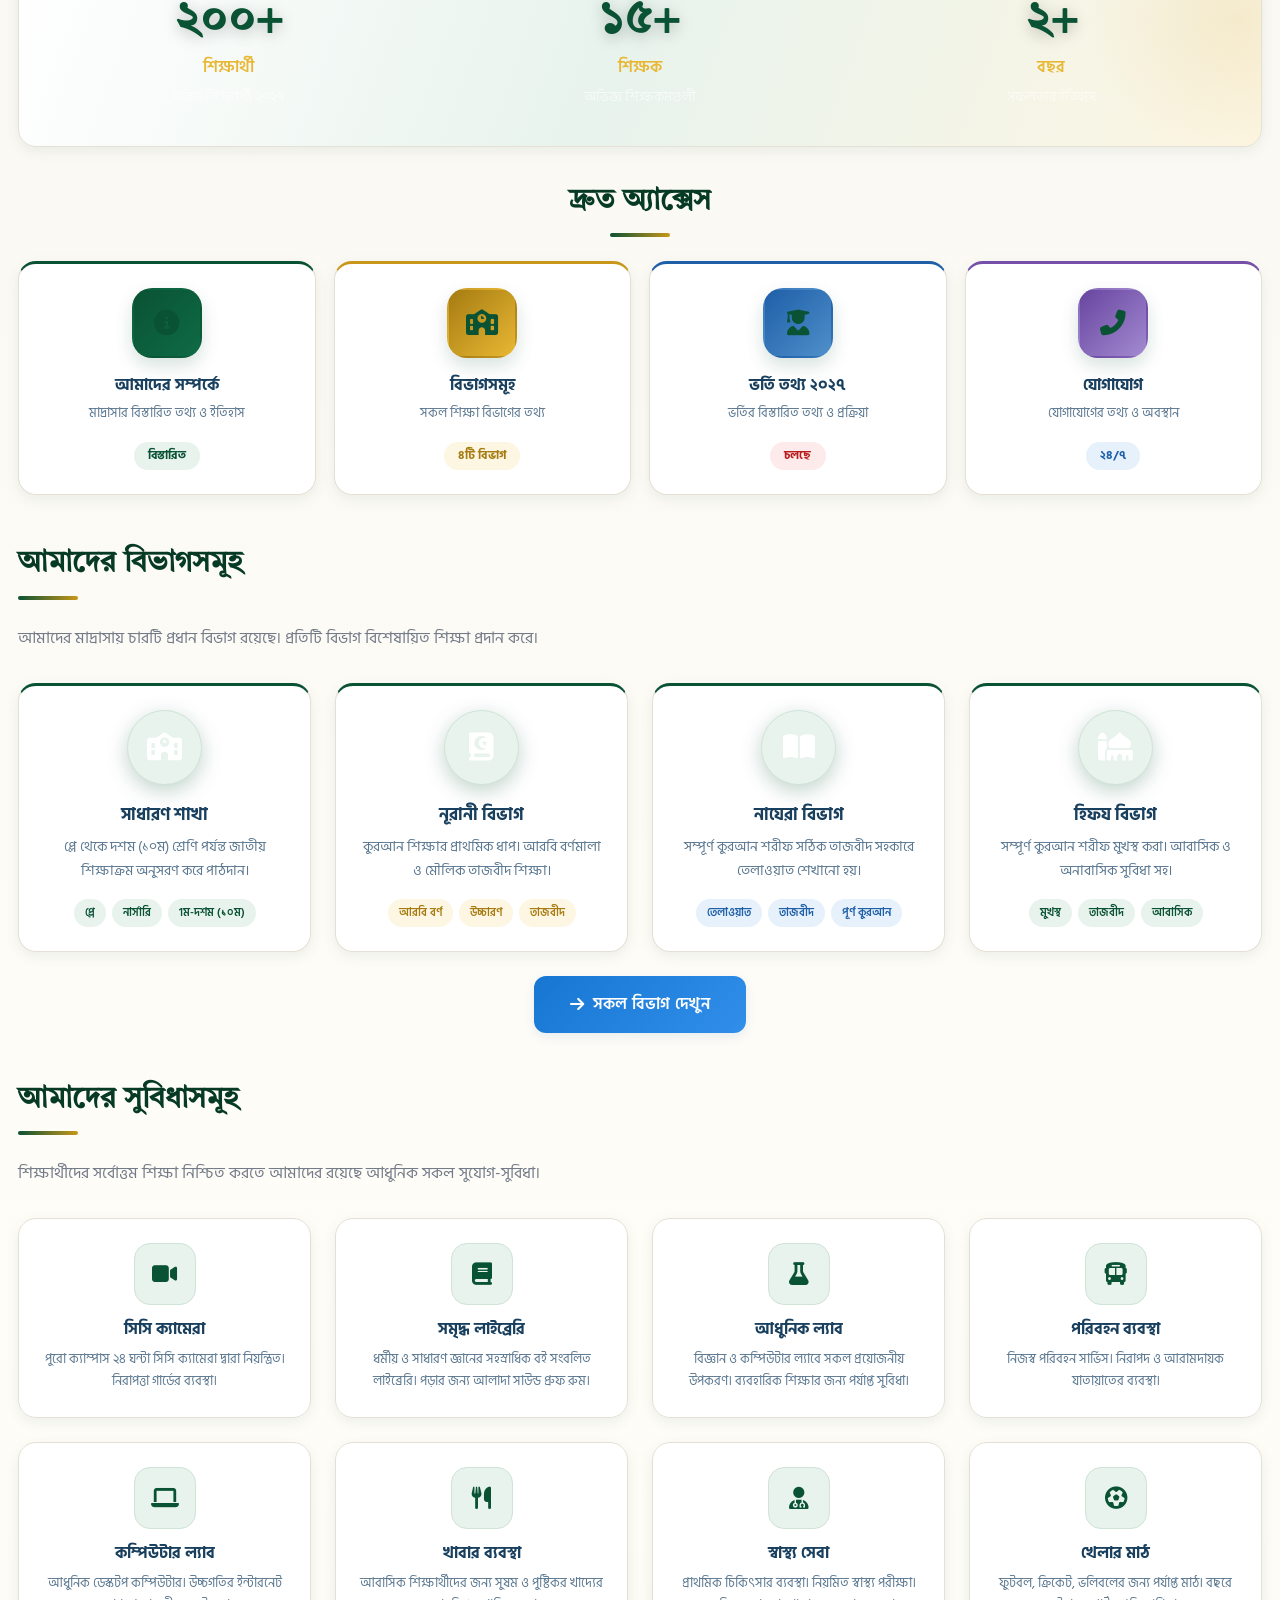
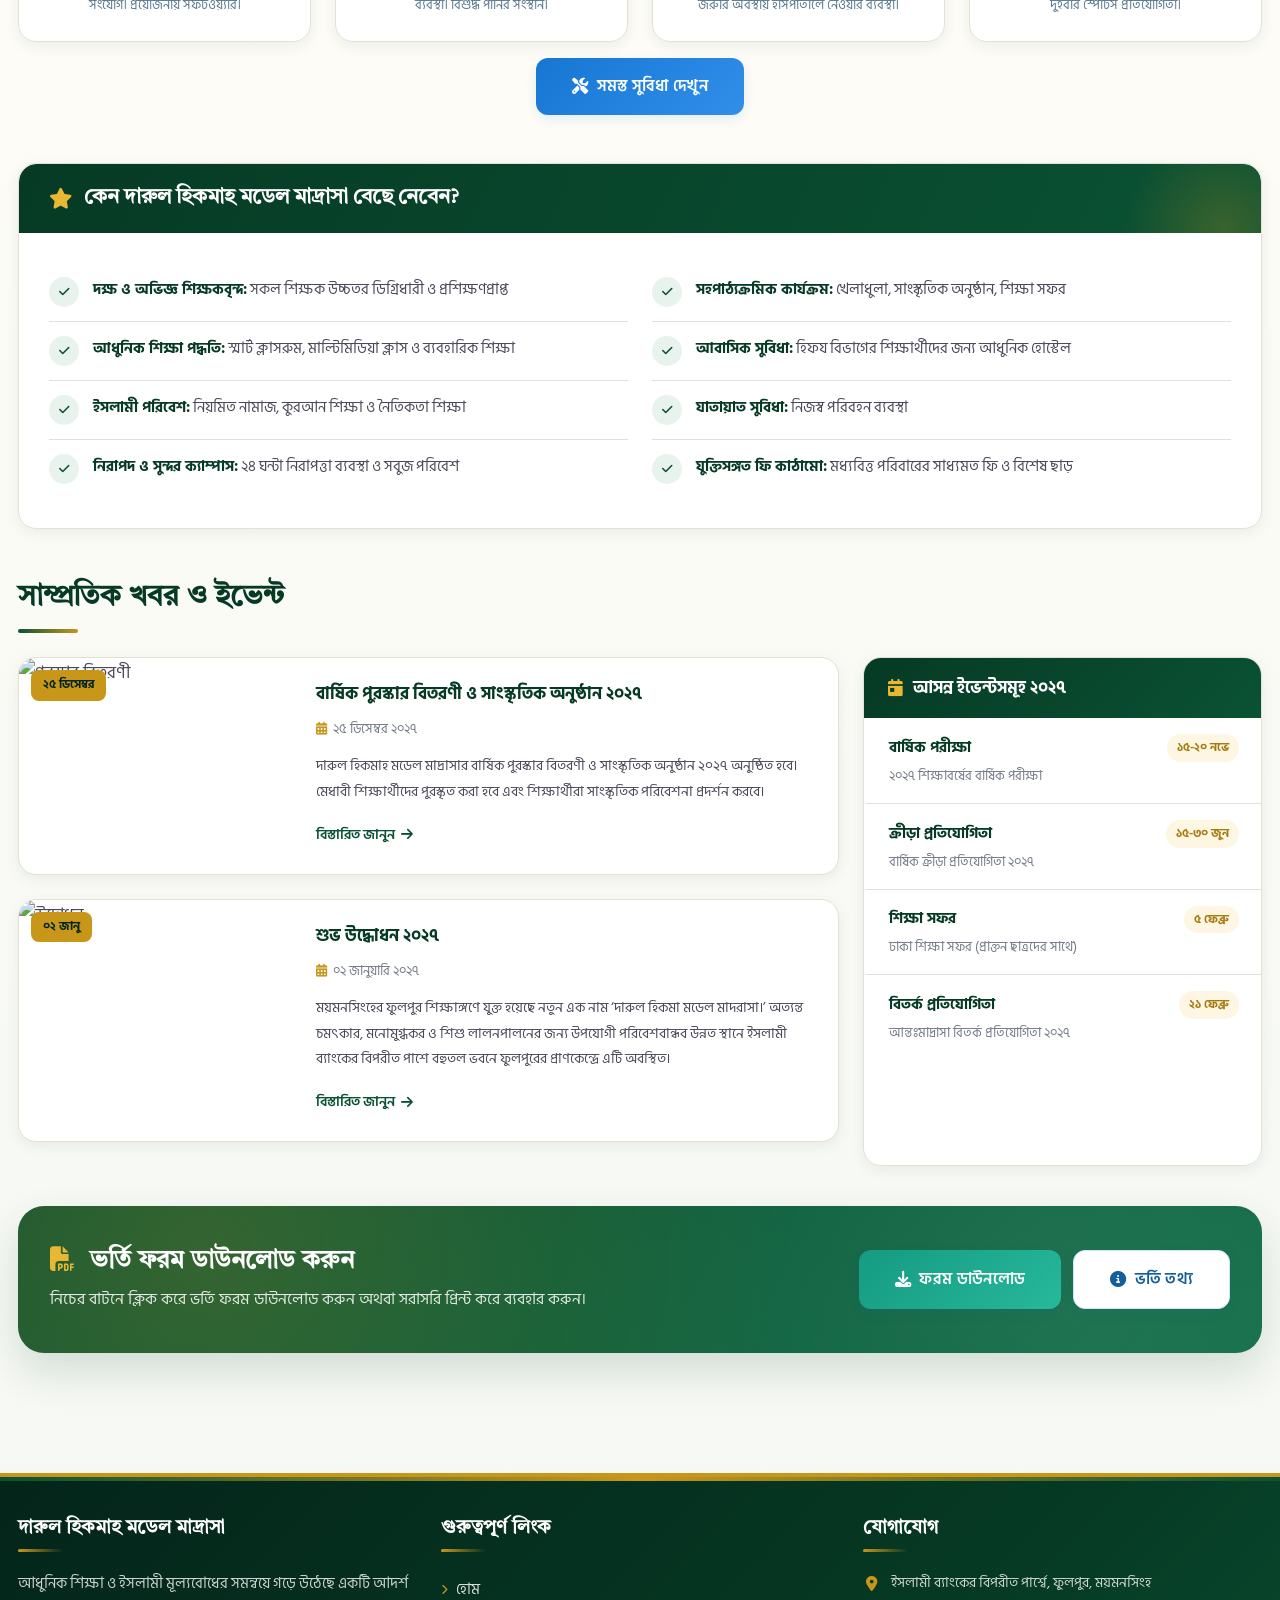
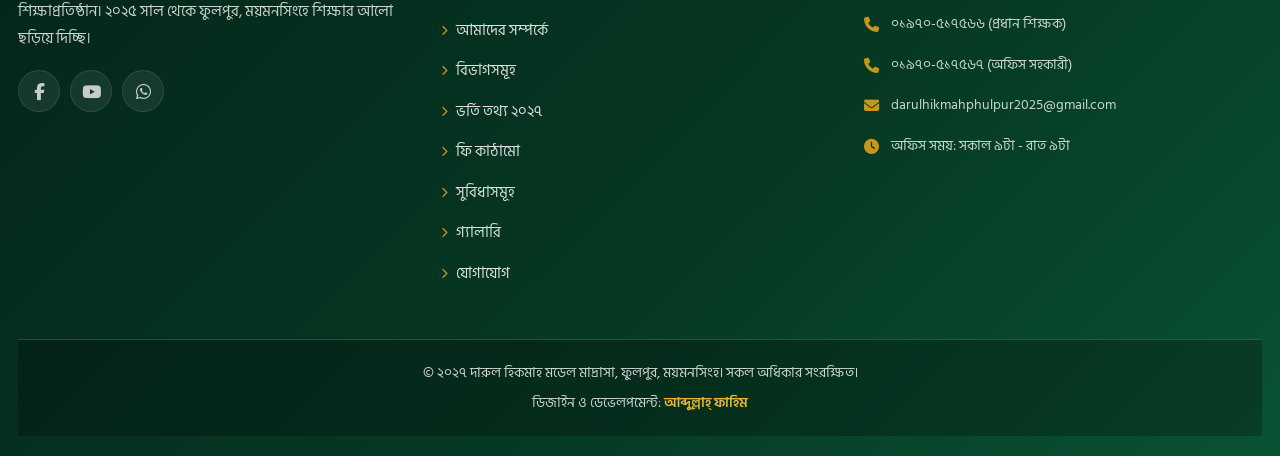
==== commit 03cba922: "Align homepage theme and navigation with site pages" ====
--- a/index.html
+++ b/index.html
@@ -1890,97 +1890,105 @@
  *,*::before,*::after{scroll-behavior:auto!important;animation-duration:.01ms!important;animation-iteration-count:1!important;transition-duration:.01ms!important}
 }
 
-/* ==================== MULTI-COLOUR REFERENCE THEME ==================== */
+/* ==================== SHARED SITE THEME + HOMEPAGE REFINEMENT ==================== */
 :root{
- --primary:#176fc4;--primary-dark:#153e60;--primary-deep:#102e48;--primary-light:#318fea;--primary-soft:#eaf5ff;
- --accent:#15977e;--accent-dark:#117b68;--accent-light:#70d5b7;--accent-soft:#e9f8f3;
- --red:#d94b50;--red-soft:#fff0f0;--purple:#7650c9;--purple-soft:#f3efff;
- --brown:#8a5a3b;--brown-soft:#f7eee7;--gold:#d99122;--gold-soft:#fff6e4;
- --teal:#168f94;--teal-soft:#e7f8f8;--text-main:#17344e;--text-body:#3d5870;--text-muted:#6e879b;
- --bg:#f1f9ff;--border:#d7e8f4;--shadow-sm:0 4px 15px rgba(21,72,111,.07);--shadow-md:0 10px 28px rgba(21,72,111,.11);--shadow-lg:0 18px 42px rgba(21,72,111,.15)
+ --primary:#0a5234;--primary-dark:#063a24;--primary-deep:#04251a;--primary-light:#0e6b45;--primary-soft:#e8f3ed;
+ --accent:#c8971a;--accent-dark:#a67c12;--accent-light:#e8b733;--accent-soft:#fdf6e3;
+ --text-main:#1c1c2e;--text-body:#4a4a5a;--text-muted:#737b88;--bg:#f5f3ee;--bg-white:#fff;--border:#e5e0d5;
+ --shadow-sm:0 4px 14px rgba(10,82,52,.08);--shadow-md:0 10px 28px rgba(10,82,52,.12);--shadow-lg:0 18px 42px rgba(10,82,52,.16);
 }
-body{background:linear-gradient(180deg,#eaf7ff 0%,#fff9f5 38%,#f4f0ff 70%,#edf9f5 100%);color:var(--text-body)}
-.hero-header{background-image:linear-gradient(90deg,rgba(239,249,255,.98) 0%,rgba(239,249,255,.91) 39%,rgba(239,249,255,.20) 74%),url('https://fahim618900-wq.github.io/ph/building.jpg');border-bottom:4px solid transparent;border-image:linear-gradient(90deg,#1b79d0,#1aa27d,#d94b50,#7650c9,#d99122) 1}
-.hero-badge{background:linear-gradient(110deg,#087f6c,#1b9a77,#258cbb);box-shadow:0 5px 14px rgba(17,125,109,.18)}
-.hero-title{color:#123451;background:linear-gradient(100deg,#123451 0%,#176fc4 52%,#167e70 100%);-webkit-background-clip:text;background-clip:text;-webkit-text-fill-color:transparent}
-.hero-meta span:nth-child(1) i{color:#176fc4}.hero-meta span:nth-child(2) i{color:#15977e}.hero-meta span:nth-child(3) i{color:#7650c9}.hero-meta span:nth-child(4) i{color:#d99122}
-.hero-action-primary{background:linear-gradient(120deg,#287fe0,#176fc4 55%,#168d9b)}.hero-action-secondary{border-color:#a9c6dc;color:#805239;background:linear-gradient(135deg,#fff,#fff7ef)}.hero-action-secondary i{color:#8a5a3b}
-.hero-quote{border-top:3px solid #15977e;background:linear-gradient(145deg,rgba(255,255,255,.96),rgba(239,250,255,.93) 60%,rgba(246,240,255,.92))}
-.quote-icon{background:linear-gradient(135deg,#dff7ef,#e4efff);color:#168477}
-.notice-bar{background:linear-gradient(90deg,#fff,#f0f8ff,#f3fff8);border-bottom-color:#d8e9f5}.notice-tag{background:linear-gradient(120deg,#117b68,#15977e,#176fc4)}
-.nav-link-modern i{color:#168f83}.nav-menu-modern .nav-item-modern:nth-child(4n+1) .nav-link-modern i{color:#176fc4}.nav-menu-modern .nav-item-modern:nth-child(4n+2) .nav-link-modern i{color:#15977e}.nav-menu-modern .nav-item-modern:nth-child(4n+3) .nav-link-modern i{color:#7650c9}.nav-menu-modern .nav-item-modern:nth-child(4n) .nav-link-modern i{color:#d94b50}
-.nav-link-modern:hover,.nav-link-modern.active{color:#126bc3;background:linear-gradient(120deg,#eaf5ff,#effcf7);box-shadow:inset 0 -2px #176fc4}
-.nav-search button{background:linear-gradient(135deg,#176fc4,#15977e)}
-.main-content{background:transparent}.hero-slider{border:1px solid #d7e8f5;box-shadow:var(--shadow-md)}.hero-slider .carousel-caption{background:linear-gradient(0deg,rgba(16,46,72,.88),rgba(22,111,196,.10))}
-.welcome-card,.stats-strip,.quick-tile,.dept-card,.fac-card,.events-card{border:1px solid #d7e8f5;background:rgba(255,255,255,.95);box-shadow:var(--shadow-sm)}
-.welcome-card{border-top:3px solid #15977e}.welcome-card::before{background:linear-gradient(180deg,#176fc4,#15977e,#7650c9)}
-.section-title{color:#153e60}.section-title::after{background:linear-gradient(90deg,#176fc4,#15977e,#7650c9)}
-.stats-strip{background:linear-gradient(110deg,#fff,#f0f8ff 35%,#f0fbf5 68%,#fff7ed);border-color:#dce9f0}
-.stat-item:nth-child(4n+1) .stat-number{color:#176fc4}.stat-item:nth-child(4n+2) .stat-number{color:#15977e}.stat-item:nth-child(4n+3) .stat-number{color:#7650c9}.stat-item:nth-child(4n) .stat-number{color:#d94b50}
-.quick-grid{gap:18px}.quick-tile{border-top:3px solid #176fc4;transition:transform .22s,box-shadow .22s,border-color .22s}.quick-tile:nth-child(5n+2){border-top-color:#15977e}.quick-tile:nth-child(5n+3){border-top-color:#7650c9}.quick-tile:nth-child(5n+4){border-top-color:#d94b50}.quick-tile:nth-child(5n){border-top-color:#d99122}
-.quick-tile:hover,.dept-card:hover,.fac-card:hover{transform:translateY(-4px);box-shadow:var(--shadow-md);border-color:#b8d9ef}
-.quick-tile-icon{background:linear-gradient(135deg,#176fc4,#53b6e9);box-shadow:0 8px 18px rgba(22,118,210,.19)}.quick-tile:nth-child(5n+2) .quick-tile-icon{background:linear-gradient(135deg,#118267,#4bc49a);box-shadow:0 8px 18px rgba(21,151,126,.17)}.quick-tile:nth-child(5n+3) .quick-tile-icon{background:linear-gradient(135deg,#6940bd,#a58bea);box-shadow:0 8px 18px rgba(118,80,201,.17)}.quick-tile:nth-child(5n+4) .quick-tile-icon{background:linear-gradient(135deg,#c43d49,#f07a70);box-shadow:0 8px 18px rgba(217,75,80,.16)}.quick-tile:nth-child(5n) .quick-tile-icon{background:linear-gradient(135deg,#9b642f,#e6aa45);box-shadow:0 8px 18px rgba(138,90,59,.16)}
-.dept-card:nth-child(5n+1){border-top:3px solid #176fc4}.dept-card:nth-child(5n+2){border-top:3px solid #15977e}.dept-card:nth-child(5n+3){border-top:3px solid #7650c9}.dept-card:nth-child(5n+4){border-top:3px solid #d94b50}.dept-card:nth-child(5n){border-top:3px solid #8a5a3b}
-.dept-icon,.fac-icon{background:linear-gradient(135deg,#e5f3ff,#e2faf3);color:#137d94;border:1px solid #d2eee7}.btn-modern{border-radius:12px}.btn-primary-modern{background:linear-gradient(120deg,#176fc4,#318fea)}.btn-gold-modern{background:linear-gradient(120deg,#159b82,#27b89b);color:#fff}
-.footer{background:linear-gradient(110deg,#102e48 0%,#164e70 45%,#176b65 100%);border-top:4px solid transparent;border-image:linear-gradient(90deg,#176fc4,#15977e,#7650c9,#d94b50,#d99122) 1;color:#e5f2fb}.footer h4{color:#fff}.footer p,.footer-contact-item p{color:#d2e6f3}.footer-links a{color:#d8eaf8}.footer-links a:hover{color:#77e0c5}.social-link{background:rgba(255,255,255,.1);border:1px solid rgba(255,255,255,.16)}.copyright{border-top:1px solid rgba(255,255,255,.15)}#backToTop{background:linear-gradient(135deg,#176fc4,#7650c9);border-radius:14px}
-@media(min-width:992px){.nav-container{flex-wrap:nowrap}.nav-toggle-btn{display:none}.nav-brand-mobile{margin-right:12px;flex-shrink:0}.nav-menu-modern{display:flex!important;flex-direction:row;align-items:center;justify-content:center;width:auto;flex:1;background:transparent;padding:0;margin:0;max-height:none;overflow:visible;border:0;border-radius:0;gap:0}.nav-menu-modern .nav-item-modern{width:auto}.nav-link-modern{width:auto;padding:10px 9px;border:0;border-radius:10px;white-space:nowrap;font-size:.88rem}.dropdown-panel{position:absolute;top:calc(100% + 8px);left:0;min-width:220px;max-height:none;padding:8px;overflow:visible;background:#fff;border:1px solid #d9e9f5;border-radius:14px;box-shadow:0 15px 35px rgba(14,57,91,.16);opacity:0;visibility:hidden;transform:translateY(8px);transition:all .2s ease;z-index:1050}.nav-dropdown:hover .dropdown-panel,.nav-dropdown:focus-within .dropdown-panel,.nav-dropdown.open .dropdown-panel{opacity:1;visibility:visible;transform:translateY(0);padding:8px}.dropdown-panel a{border-radius:8px;padding:10px 12px}.nav-search{width:170px;margin:0 0 0 6px;flex-shrink:0}}
-@media(max-width:991.98px){.hero-header{background-position:62% center}.hero-inner{grid-template-columns:minmax(0,1fr) 220px;gap:18px}.hero-title{font-size:clamp(1.8rem,4vw,2.5rem)}.hero-quote{padding:18px 14px}.hero-quote blockquote{font-size:1rem}}
-@media(max-width:767.98px){body{font-size:16px;line-height:1.8}.container{padding-left:15px;padding-right:15px}.hero-header{padding:27px 0 30px;min-height:0;background-image:linear-gradient(90deg,rgba(239,249,255,.96),rgba(239,249,255,.88)),url('https://fahim618900-wq.github.io/ph/building.jpg');background-position:center}.hero-inner{grid-template-columns:1fr;gap:18px;text-align:center}.hero-badge{font-size:.78rem;margin-bottom:12px}.hero-title{font-size:clamp(1.75rem,7vw,2.35rem);line-height:1.35}.hero-tagline{font-size:1rem;margin:0 auto 14px}.hero-meta{justify-content:center;gap:8px 14px;font-size:.86rem;margin:17px 0}.hero-actions{justify-content:center}.hero-actions a{width:100%;min-height:48px}.hero-quote{width:100%;max-width:420px;margin:0 auto;padding:16px}.quote-icon{width:40px;height:40px;margin-bottom:8px}.hero-quote blockquote{font-size:1rem}.notice-bar-inner{min-height:46px}.notice-tag{padding:0 12px;font-size:.82rem}.notice-link{font-size:.85rem;padding:0 9px}.modern-nav{padding:6px 0}.nav-container{gap:8px}.nav-brand-mobile{font-size:.96rem}.nav-menu-modern{max-height:0;overflow:hidden;transition:max-height .28s ease;background:rgba(255,255,255,.98);border-radius:0 0 15px 15px}.nav-menu-modern.open{max-height:75vh;overflow-y:auto;padding:8px 0 14px}.nav-link-modern{padding:12px 16px;min-height:46px}.nav-search{margin:12px 14px;width:calc(100% - 28px)}.main-content{padding:20px 0 34px}.hero-slider{border-radius:16px;margin-bottom:22px}.hero-slider .carousel-item img{height:clamp(210px,58vw,310px)}.carousel-caption{padding:34px 14px 18px}.welcome-card{margin:20px 0;padding:21px 17px}.stats-strip{padding:14px 7px;margin:18px 0 28px}.stat-number{font-size:clamp(1.7rem,7vw,2.4rem)}.quick-grid{grid-template-columns:repeat(2,minmax(0,1fr));gap:12px}.quick-tile{padding:17px 13px;min-width:0}.quick-tile h5{font-size:1rem;overflow-wrap:anywhere}.quick-tile p{font-size:.88rem}.dept-card,.fac-card{padding:18px 14px}.footer{padding:28px 0 16px}.float-group{right:11px;bottom:82px}.float-btn{width:43px;height:43px}}
-@media(max-width:380px){.quick-grid{grid-template-columns:1fr}.hero-title{font-size:1.7rem}.hero-meta{font-size:.8rem}}
+body{background:linear-gradient(180deg,#f5f3ee 0%,#fffdf8 55%,#f3f7f2 100%);color:var(--text-body)}
+.hero-header{background:linear-gradient(135deg,var(--primary-deep),var(--primary-dark) 55%,var(--primary));border-bottom:4px solid var(--accent);background-image:radial-gradient(circle at 85% 20%,rgba(200,151,26,.13),transparent 35%),linear-gradient(135deg,var(--primary-deep),var(--primary-dark) 55%,var(--primary))}
+.hero-header::before{background:radial-gradient(circle at 15% 50%,rgba(200,151,26,.13),transparent 45%),radial-gradient(circle at 85% 30%,rgba(255,255,255,.05),transparent 40%)}
+.hero-logo{border-color:var(--accent);box-shadow:0 10px 35px rgba(0,0,0,.35),0 0 0 8px rgba(200,151,26,.15)}
+.hero-logo-wrap::before{border-color:rgba(232,183,51,.42)}
+.hero-title{color:#fff;background:linear-gradient(180deg,#fff 0%,#f0e6c8 100%);-webkit-background-clip:text;background-clip:text;-webkit-text-fill-color:transparent}
+.hero-badge{background:linear-gradient(120deg,var(--primary-light),var(--primary));color:#fff;border:1px solid rgba(232,183,51,.45);box-shadow:0 5px 16px rgba(0,0,0,.15)}
+.hero-location,.hero-meta span i{color:var(--accent-light)}
+.hero-divider{background:linear-gradient(90deg,var(--accent),transparent)}
+.hero-tagline{color:rgba(255,255,255,.82)}
+.hero-quote{border-top:3px solid var(--accent);border-right:1px solid var(--border);background:linear-gradient(145deg,#fff,#fdf8eb);box-shadow:var(--shadow-md)}
+.quote-icon{background:var(--accent-soft);color:var(--primary)}
+.hero-action-primary,.nav-search button{background:linear-gradient(135deg,var(--primary),var(--primary-light));color:#fff}
+.hero-action-primary:hover,.nav-search button:hover{background:var(--primary-dark);color:#fff}
+.hero-action-secondary{border:1px solid #d8c18a;color:var(--primary-dark);background:#fffdf7}
+.hero-action-secondary i{color:var(--accent-dark)}
+.notice-bar{background:linear-gradient(90deg,var(--accent-soft),#fff 52%,var(--accent-soft));border-bottom:2px solid var(--accent)}
+.notice-tag{background:linear-gradient(120deg,var(--accent),var(--accent-light));color:var(--primary-deep)}
+.modern-nav{background:var(--primary-dark);border-bottom:3px solid var(--accent);box-shadow:0 4px 24px rgba(0,0,0,.18)}
+.nav-toggle-btn{background:transparent;border:1px solid var(--accent);color:#fff;border-radius:var(--radius-xs)}
+.nav-toggle-btn:hover{background:var(--accent);color:var(--primary-deep);border-color:var(--accent)}
+.nav-brand-mobile{color:#fff}
+.nav-brand-mobile img{border:2px solid var(--accent)}
+.nav-menu-modern{background:var(--primary-deep);border-top:1px solid rgba(255,255,255,.1)}
+.nav-link-modern{color:rgba(255,255,255,.88);border-bottom:1px solid rgba(255,255,255,.06)}
+.nav-link-modern i,.dropdown-panel a i{color:var(--accent-light)}
+.nav-link-modern:hover,.nav-link-modern.active{color:#fff;background:rgba(200,151,26,.14);box-shadow:inset 0 -2px var(--accent)}
+.nav-link-modern:hover i,.nav-link-modern.active i{color:var(--accent-light)}
+.dropdown-panel{background:var(--primary-deep);border-color:rgba(232,183,51,.25)}
+.dropdown-panel a{color:rgba(255,255,255,.84)}
+.dropdown-panel a:hover{background:rgba(200,151,26,.14);color:var(--accent-light)}
+.nav-search input{background:rgba(255,255,255,.08);border-color:rgba(255,255,255,.2);color:#fff}
+.nav-search input::placeholder{color:rgba(255,255,255,.68)}
+.nav-search input:focus{background:rgba(255,255,255,.12);border-color:var(--accent)}
+.main-content{background:transparent}
+.hero-slider{border:4px solid #fff;border-radius:var(--radius-lg);box-shadow:var(--shadow-lg)}
+.hero-slider .carousel-caption{background:linear-gradient(0deg,rgba(4,37,26,.94),rgba(4,37,26,.12))}
+.hero-slider .carousel-indicators button{background-color:var(--accent-light)}
+.welcome-card,.stats-strip,.quick-tile,.dept-card,.fac-card,.why-card,.info-card,.feature-card,.gallery-card,.events-card{border:1px solid var(--border);border-radius:var(--radius-md);background:rgba(255,255,255,.96);box-shadow:var(--shadow-sm)}
+.welcome-card{border-top:4px solid var(--accent);background:linear-gradient(145deg,#fff 70%,#fdf8eb)}
+.welcome-card::before{background:linear-gradient(180deg,var(--primary),var(--accent))}
+.section-title{color:var(--primary-dark)}
+.section-title::after{background:linear-gradient(90deg,var(--primary),var(--accent))}
+.section-subtitle{color:var(--text-muted)}
+.stats-strip{background:linear-gradient(110deg,#fff,var(--primary-soft) 48%,var(--accent-soft));border-color:var(--border)}
+.stat-number{color:var(--primary)}
+.stat-item:nth-child(4n+2) .stat-number{color:var(--accent-dark)}
+.stat-item:nth-child(4n+3) .stat-number{color:#1e5fa8}
+.stat-item:nth-child(4n) .stat-number{color:#7650a8}
+.quick-tile{border-top:3px solid var(--primary);transition:transform .22s,box-shadow .22s,border-color .22s}
+.quick-tile:nth-child(5n+2){border-top-color:var(--accent)}
+.quick-tile:nth-child(5n+3){border-top-color:#1e5fa8}
+.quick-tile:nth-child(5n+4){border-top-color:#7650a8}
+.quick-tile:nth-child(5n){border-top-color:#8a5a3b}
+.quick-tile:hover,.dept-card:hover,.fac-card:hover{transform:translateY(-4px);box-shadow:var(--shadow-md);border-color:#c9d8c9}
+.quick-tile-icon{background:linear-gradient(135deg,var(--primary),var(--primary-light));box-shadow:0 8px 18px rgba(10,82,52,.16)}
+.quick-tile:nth-child(5n+2) .quick-tile-icon{background:linear-gradient(135deg,#a67c12,var(--accent-light))}
+.quick-tile:nth-child(5n+3) .quick-tile-icon{background:linear-gradient(135deg,#1e5fa8,#4f8fca)}
+.quick-tile:nth-child(5n+4) .quick-tile-icon{background:linear-gradient(135deg,#6845a0,#a28ad0)}
+.quick-tile:nth-child(5n) .quick-tile-icon{background:linear-gradient(135deg,#805338,#b78761)}
+.dept-card:nth-child(5n+1){border-top:3px solid var(--primary)}
+.dept-card:nth-child(5n+2){border-top:3px solid var(--accent)}
+.dept-card:nth-child(5n+3){border-top:3px solid #1e5fa8}
+.dept-card:nth-child(5n+4){border-top:3px solid #7650a8}
+.dept-card:nth-child(5n){border-top:3px solid #8a5a3b}
+.dept-icon,.fac-icon{background:var(--primary-soft);color:var(--primary);border:1px solid #cfe3d7}
+.tile-badge.green,.dept-tag.green{background:#e8f3ed;color:var(--primary)}
+.tile-badge.gold,.dept-tag.gold{background:var(--accent-soft);color:var(--accent-dark)}
+.tile-badge.blue,.dept-tag.blue{background:#e6f1fb;color:#1e5fa8}
+.tile-badge.red{background:#fdeaea;color:#b91c1c}
+.why-header{background:linear-gradient(115deg,var(--primary-dark),var(--primary));color:#fff}
+.why-header h4{color:#fff}
+.footer{background:linear-gradient(135deg,var(--primary-deep),var(--primary-dark) 60%,var(--primary));border-top:4px solid var(--accent);color:#e8f3ed}
+.footer h4{color:#fff}.footer p,.footer-contact-item p{color:rgba(255,255,255,.78)}.footer-links a{color:rgba(255,255,255,.84)}.footer-links a:hover{color:var(--accent-light)}
+.social-link{background:rgba(255,255,255,.1);border:1px solid rgba(255,255,255,.16)}
+.social-link:hover{background:var(--accent);color:var(--primary-deep)}
+.copyright{border-top:1px solid rgba(255,255,255,.16)}
+#backToTop{background:linear-gradient(135deg,var(--primary),var(--accent-dark));border-radius:var(--radius-xs)}
+a:focus-visible,button:focus-visible,input:focus-visible{outline:3px solid var(--accent-light);outline-offset:3px}
+@media(min-width:992px){.nav-menu-modern{background:transparent}.dropdown-panel{background:var(--primary-deep);border:1px solid rgba(232,183,51,.25);box-shadow:0 15px 35px rgba(0,0,0,.22)}}
+@media(max-width:767.98px){
+ .hero-header{background-image:linear-gradient(135deg,rgba(4,37,26,.96),rgba(6,58,36,.93)),url('https://fahim618900-wq.github.io/ph/building.jpg');background-position:center}
+ .hero-inner{grid-template-columns:1fr;text-align:center}
+ .hero-logo{width:86px;height:86px}
+ .hero-title{font-size:clamp(1.75rem,7vw,2.35rem)}
+ .hero-location{justify-content:center}.hero-divider{margin-left:auto;margin-right:auto}.hero-tagline{margin-left:auto;margin-right:auto}
+ .hero-actions{justify-content:center}.hero-actions a{width:100%}
+ .nav-menu-modern,.nav-menu-modern.open{background:var(--primary-deep)}
+ .nav-link-modern{color:rgba(255,255,255,.9)}.dropdown-panel{background:rgba(0,0,0,.18)}
+}
+@media(max-width:380px){.hero-title{font-size:1.65rem}}
 @media(prefers-reduced-motion:reduce){*,*::before,*::after{scroll-behavior:auto!important;animation-duration:.01ms!important;animation-iteration-count:1!important;transition-duration:.01ms!important}}
-
-
-/* ==================== BALANCED COLOUR PLACEMENT REFINEMENT ==================== */
-:root{--c-blue:#247bd1;--c-green:#168b69;--c-red:#cf4d55;--c-purple:#7953c7;--c-brown:#93613f;--c-gold:#d99726;--c-teal:#168f99}
-body{background:linear-gradient(145deg,#f0f8ff 0%,#fffdf9 36%,#f8f4ff 68%,#f0faf5 100%)}
-.hero-badge{background:linear-gradient(105deg,var(--c-green),var(--c-teal));}
-.hero-title{background-image:linear-gradient(100deg,#173b5b 0%,var(--c-blue) 38%,var(--c-green) 70%,var(--c-purple) 100%)}
-.hero-action-primary{background:linear-gradient(115deg,var(--c-blue),#237ed0 55%,var(--c-teal))}
-.hero-action-secondary{background:linear-gradient(120deg,#fff,var(--c-brown-soft,#fbf2eb));border-color:#d8bba7;color:#805338}
-.hero-quote{border-top:3px solid var(--c-green);border-right:3px solid var(--c-purple);box-shadow:0 14px 32px rgba(28,69,103,.13)}
-.quote-icon{background:linear-gradient(135deg,#e1f6ed,#e5edff);color:var(--c-green)}
-/* The navigation uses colour on icons and active states, not a noisy rainbow background. */
-.nav-menu-modern .nav-item-modern:nth-child(5n+1) .nav-link-modern i{color:var(--c-blue)}
-.nav-menu-modern .nav-item-modern:nth-child(5n+2) .nav-link-modern i{color:var(--c-green)}
-.nav-menu-modern .nav-item-modern:nth-child(5n+3) .nav-link-modern i{color:var(--c-purple)}
-.nav-menu-modern .nav-item-modern:nth-child(5n+4) .nav-link-modern i{color:var(--c-red)}
-.nav-menu-modern .nav-item-modern:nth-child(5n) .nav-link-modern i{color:var(--c-brown)}
-.nav-link-modern:hover,.nav-link-modern.active{background:linear-gradient(110deg,#eaf4ff,#effaf4);color:var(--c-blue);box-shadow:inset 0 -3px var(--c-blue)}
-/* Distinct section markers make each content area feel intentional. */
-.welcome-card{border-top:4px solid var(--c-green);background:linear-gradient(145deg,#fff 65%,#f0faf5)}
-.welcome-card::before{background:linear-gradient(180deg,var(--c-blue),var(--c-green),var(--c-purple))}
-.section-title::after{background:linear-gradient(90deg,var(--c-blue),var(--c-green),var(--c-purple),var(--c-red))}
-.stats-strip{background:linear-gradient(100deg,#fff 0%,#f0f7ff 28%,#effaf4 52%,#f7f1ff 76%,#fff6ea 100%);border:1px solid #dce8f1}
-.stat-item:nth-child(5n+1) .stat-number{color:var(--c-blue)}
-.stat-item:nth-child(5n+2) .stat-number{color:var(--c-green)}
-.stat-item:nth-child(5n+3) .stat-number{color:var(--c-purple)}
-.stat-item:nth-child(5n+4) .stat-number{color:var(--c-red)}
-.stat-item:nth-child(5n) .stat-number{color:var(--c-brown)}
-.stat-item:nth-child(5n+1) .stat-label i{color:var(--c-blue)}.stat-item:nth-child(5n+2) .stat-label i{color:var(--c-green)}.stat-item:nth-child(5n+3) .stat-label i{color:var(--c-purple)}.stat-item:nth-child(5n+4) .stat-label i{color:var(--c-red)}.stat-item:nth-child(5n) .stat-label i{color:var(--c-brown)}
-/* Quick-action tiles each get a complete matching accent: top line, icon, and badge. */
-.quick-tile{border-top:4px solid var(--c-blue);background:linear-gradient(155deg,#fff 72%,#f1f7ff)}
-.quick-tile:nth-child(5n+2){border-top-color:var(--c-green);background:linear-gradient(155deg,#fff 72%,#effaf4)}
-.quick-tile:nth-child(5n+3){border-top-color:var(--c-purple);background:linear-gradient(155deg,#fff 72%,#f5f0ff)}
-.quick-tile:nth-child(5n+4){border-top-color:var(--c-red);background:linear-gradient(155deg,#fff 72%,#fff1f0)}
-.quick-tile:nth-child(5n){border-top-color:var(--c-brown);background:linear-gradient(155deg,#fff 72%,#fbf2e9)}
-.quick-tile-icon{background:linear-gradient(135deg,#267bd0,#52a8e7)}
-.quick-tile:nth-child(5n+2) .quick-tile-icon{background:linear-gradient(135deg,#13815f,#49b98c)}
-.quick-tile:nth-child(5n+3) .quick-tile-icon{background:linear-gradient(135deg,#6941b8,#a28ae5)}
-.quick-tile:nth-child(5n+4) .quick-tile-icon{background:linear-gradient(135deg,#bf3e49,#ef7b73)}
-.quick-tile:nth-child(5n) .quick-tile-icon{background:linear-gradient(135deg,#87532f,#d59a58)}
-.tile-badge{background:#eaf4ff;color:var(--c-blue)}.quick-tile:nth-child(5n+2) .tile-badge{background:#e8f7ef;color:var(--c-green)}.quick-tile:nth-child(5n+3) .tile-badge{background:#f0eaff;color:var(--c-purple)}.quick-tile:nth-child(5n+4) .tile-badge{background:#ffeded;color:var(--c-red)}.quick-tile:nth-child(5n) .tile-badge{background:#f8eee5;color:var(--c-brown)}
-/* Department and facility cards use their own accent, including the icon background. */
-.dept-card:nth-child(5n+1){border-top:4px solid var(--c-blue)}.dept-card:nth-child(5n+2){border-top:4px solid var(--c-green)}.dept-card:nth-child(5n+3){border-top:4px solid var(--c-purple)}.dept-card:nth-child(5n+4){border-top:4px solid var(--c-red)}.dept-card:nth-child(5n){border-top:4px solid var(--c-brown)}
-.dept-card:nth-child(5n+1) .dept-icon{background:#eaf4ff;color:var(--c-blue);border-color:#d3e7fa}.dept-card:nth-child(5n+2) .dept-icon{background:#e8f7ef;color:var(--c-green);border-color:#cdebdc}.dept-card:nth-child(5n+3) .dept-icon{background:#f0eaff;color:var(--c-purple);border-color:#e0d4fb}.dept-card:nth-child(5n+4) .dept-icon{background:#ffeded;color:var(--c-red);border-color:#f6d6d7}.dept-card:nth-child(5n) .dept-icon{background:#f8eee5;color:var(--c-brown);border-color:#ead7c7}
-.fac-card:nth-child(5n+1) .fac-icon{background:#eaf4ff;color:var(--c-blue);border-color:#d3e7fa}.fac-card:nth-child(5n+2) .fac-icon{background:#e8f7ef;color:var(--c-green);border-color:#cdebdc}.fac-card:nth-child(5n+3) .fac-icon{background:#f0eaff;color:var(--c-purple);border-color:#e0d4fb}.fac-card:nth-child(5n+4) .fac-icon{background:#ffeded;color:var(--c-red);border-color:#f6d6d7}.fac-card:nth-child(5n) .fac-icon{background:#f8eee5;color:var(--c-brown);border-color:#ead7c7}
-.why-card{border-top:3px solid var(--c-purple);background:linear-gradient(145deg,#fff,#f7f3ff)}.why-item-icon{background:#eee8ff;color:var(--c-purple)}
-.news-card{border-top:3px solid var(--c-teal);background:linear-gradient(145deg,#fff,#f0fbfb)}.btn-news{background:linear-gradient(120deg,var(--c-teal),#26aaa1);color:white}
-.events-card{border-top:3px solid var(--c-gold);background:linear-gradient(145deg,#fff,#fff8eb)}
-.btn-primary-modern{background:linear-gradient(120deg,var(--c-blue),#348de0)}.btn-gold-modern{background:linear-gradient(120deg,var(--c-green),#25ad8b);color:white}.btn-white-modern{border:1px solid #d9b99f;color:var(--c-brown);background:#fff8f1}
-.footer{background:linear-gradient(110deg,#122f4b 0%,#164e70 43%,#126d62 100%);border-top:4px solid transparent;border-image:linear-gradient(90deg,var(--c-blue),var(--c-green),var(--c-purple),var(--c-red),var(--c-brown),var(--c-gold)) 1}
-.social-link:nth-child(5n+1){background:rgba(36,123,209,.25)}.social-link:nth-child(5n+2){background:rgba(22,139,105,.28)}.social-link:nth-child(5n+3){background:rgba(121,83,199,.28)}.social-link:nth-child(5n+4){background:rgba(207,77,85,.28)}.social-link:nth-child(5n){background:rgba(147,97,63,.28)}
-#backToTop{background:linear-gradient(135deg,var(--c-blue),var(--c-purple))}
-@media(max-width:767.98px){.hero-quote{border-right:0;border-left:3px solid var(--c-purple)}.quick-tile{padding:17px 13px}.stats-strip{background:linear-gradient(135deg,#f0f7ff,#effaf4,#f7f1ff)}}
 
 </style>
 </head>
@@ -2095,11 +2103,8 @@
             </div>
             <div class="nav-item-modern">
                 <a href="admission.html" class="nav-link-modern"><i class="fas fa-user-graduate"></i> ভর্তি তথ্য</a>
-            </div>
-         <div class="nav-item-modern">
-                <a href="notice/" class="nav-link-modern active"><i class="fas fa-bullhorn"></i> নোটিশ</a>
-            </div>
-            <div class="nav-item-modern">
+            </div> 
+<div class="nav-item-modern">
                 <a href="fee.html" class="nav-link-modern"><i class="fas fa-money-bill-wave"></i> ফি কাঠামো</a>
             </div>
             <div class="nav-item-modern">
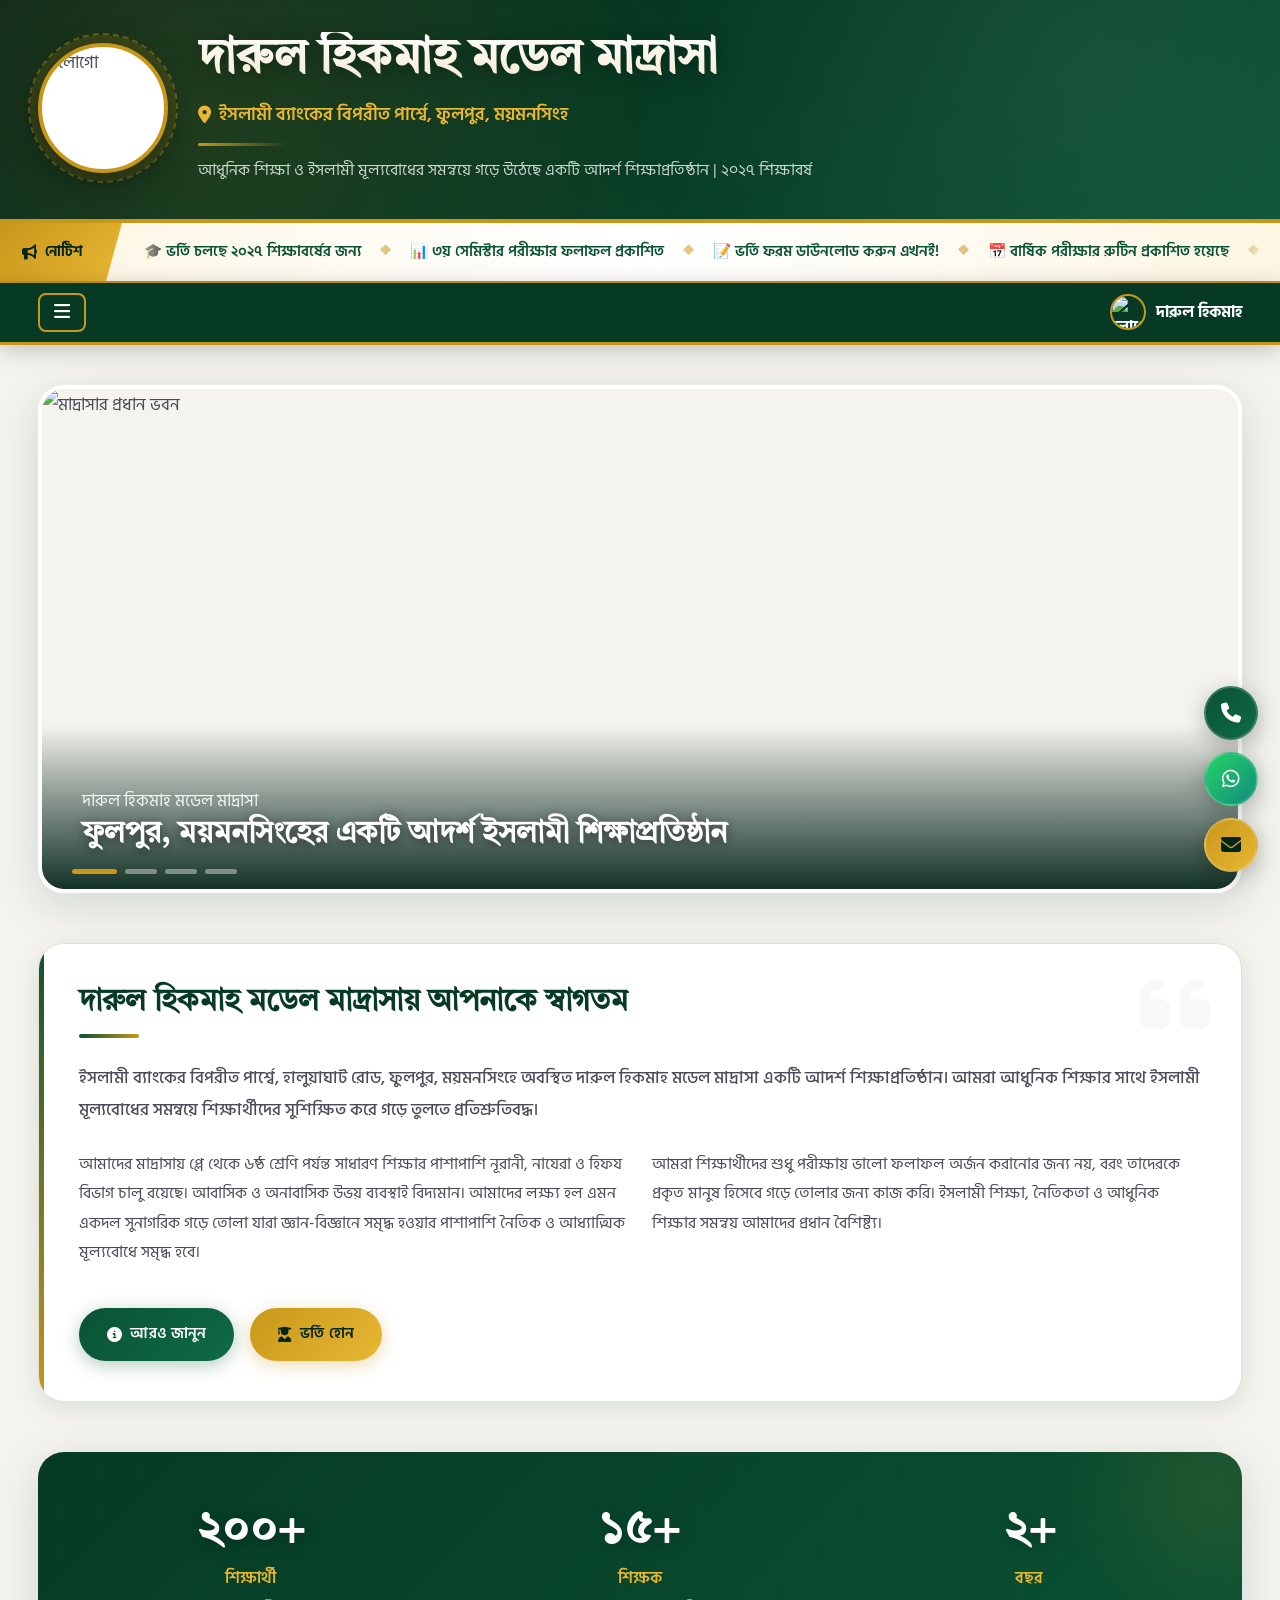
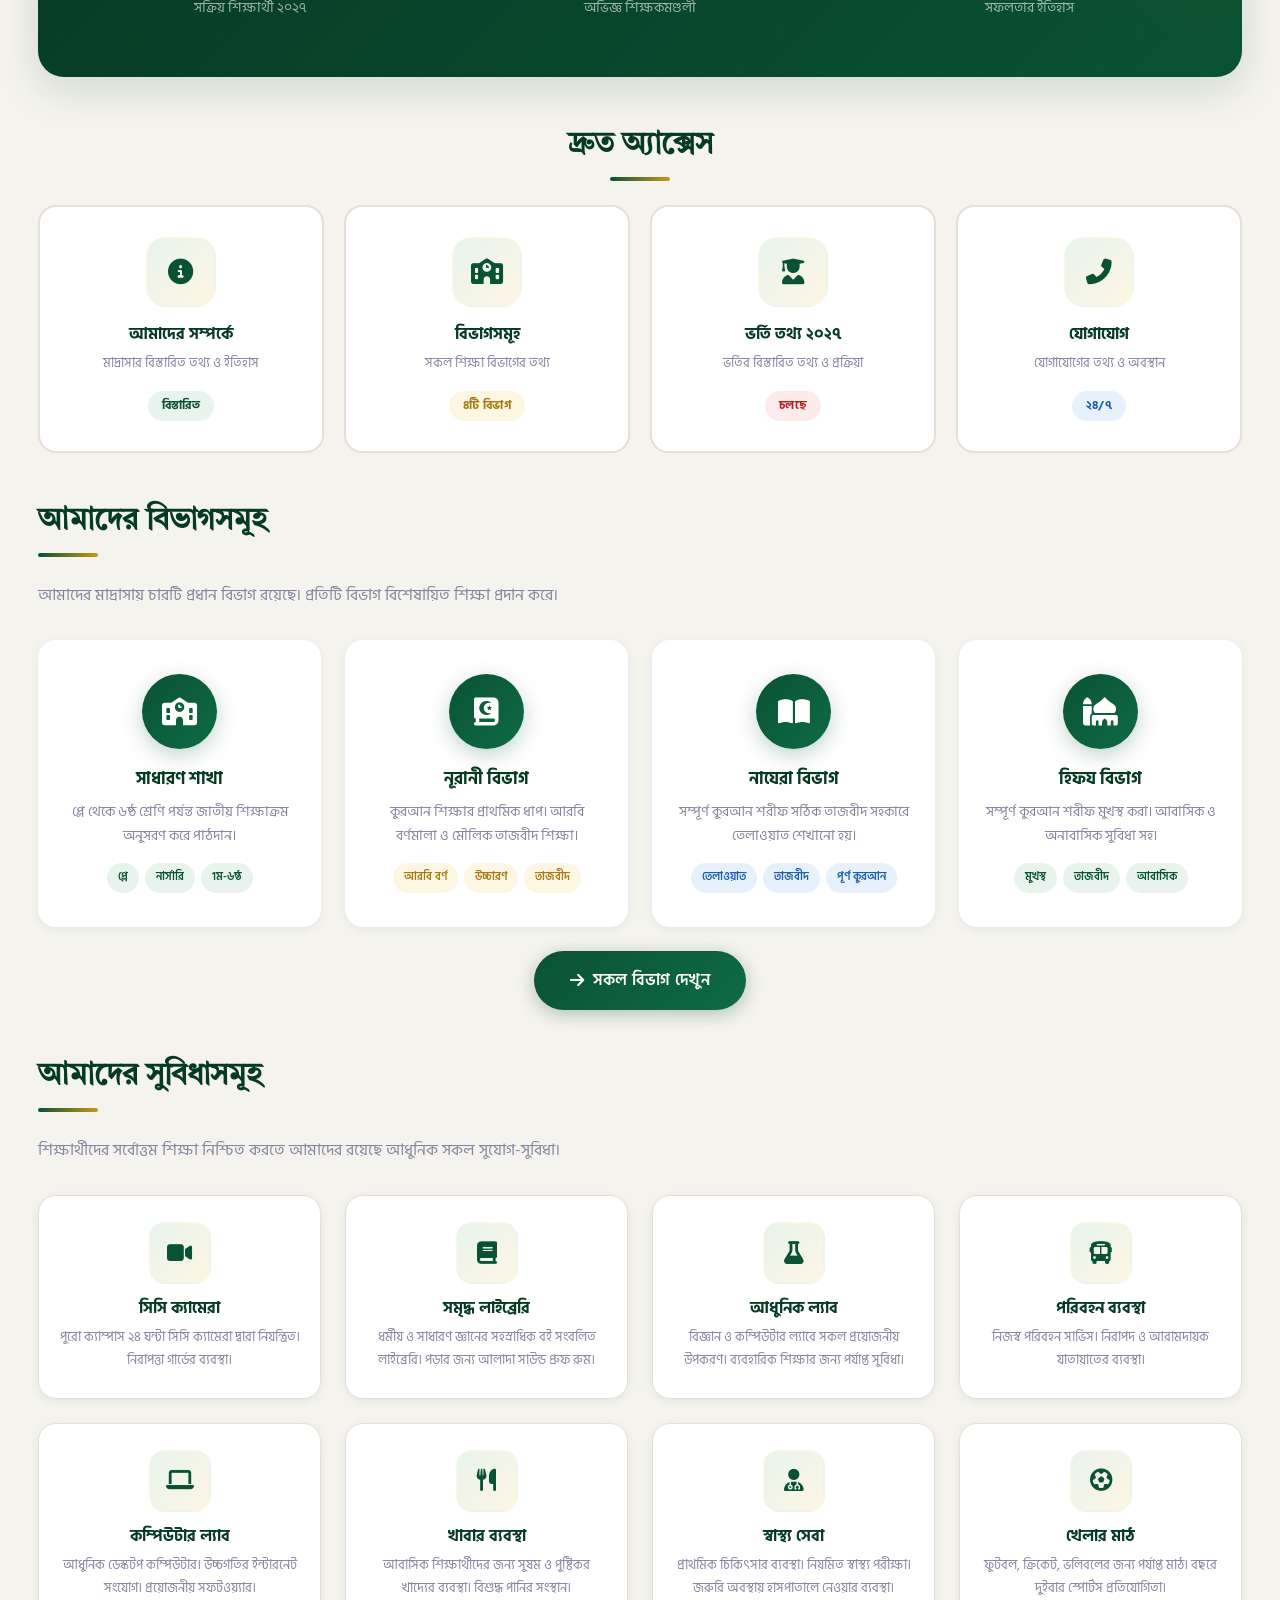
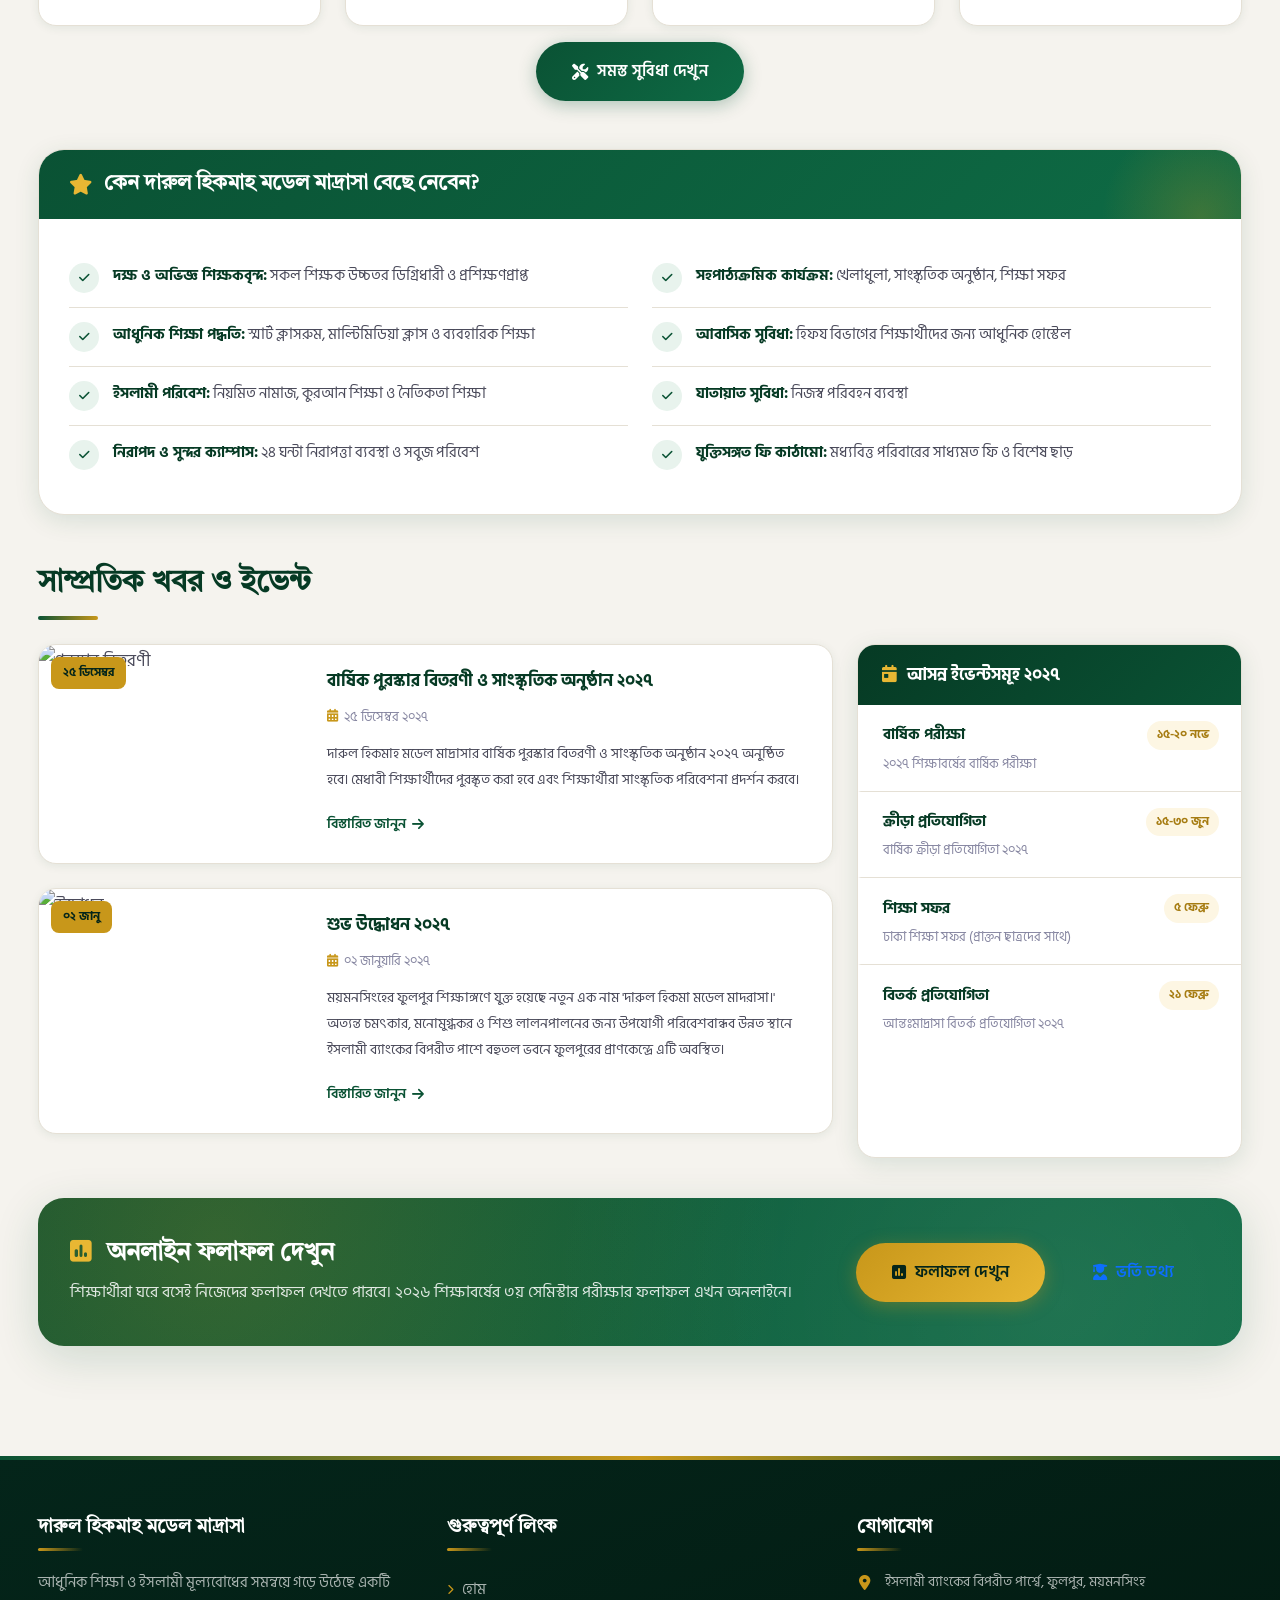
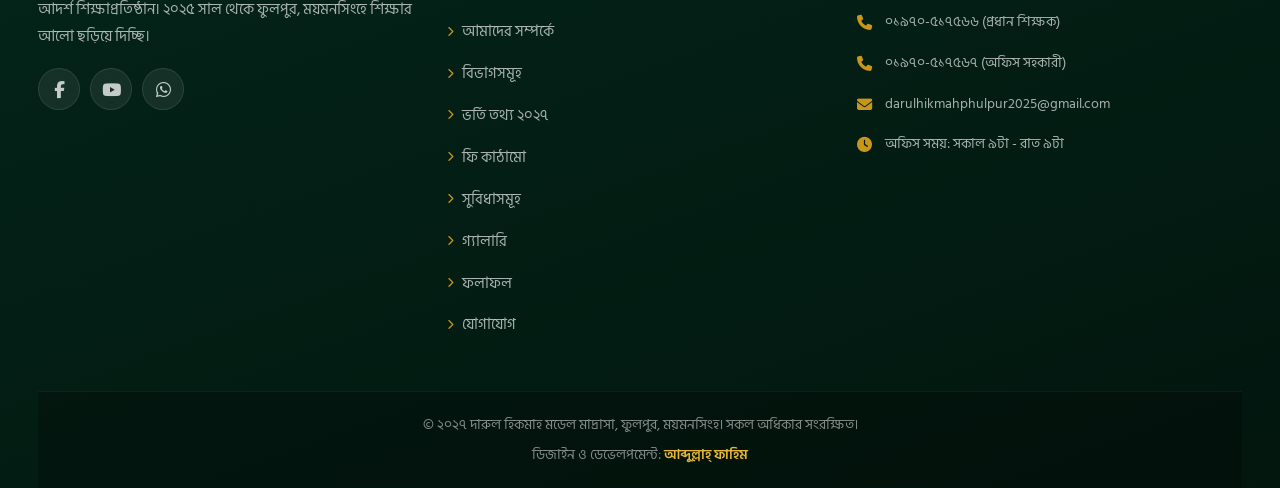
==== commit a1239a66: "Update index.html" ====
--- a/index.html
+++ b/index.html
@@ -6,15 +6,15 @@
 <title>দারুল হিকমাহ মডেল মাদ্রাসা ফুলপুর ময়মনসিংহ | ২০২৭</title>
 <meta name="description" content="দারুল হিকমাহ মডেল মাদ্রাসা ফুলপুর ময়মনসিংহ (Darul Hikmah Model Madrasa Phulpur Mymensingh)। ২০২৭ শিক্ষাবর্ষের ভর্তি তথ্য, বিভাগ ও একাডেমিক কার্যক্রম।">
 <meta name="robots" content="index, follow">
-<link rel="canonical" href="https://fahim618900-wq.github.io/Dh">
+<link rel="canonical" href="https://fahim618900-wq.github.io/">
 <meta name="author" content="Darul Hikmah Model Madrasa">
 <meta name="language" content="Bangla, English">
 
 <meta property="og:title" content="Darul Hikmah Model Madrasa Phulpur Mymensingh 2027">
 <meta property="og:description" content="দারুল হিকমাহ মডেল মাদ্রাসা ফুলপুর ময়মনসিংহ এর অফিসিয়াল ওয়েবসাইট">
 <meta property="og:type" content="website">
-<meta property="og:url" content="https://fahim618900-wq.github.io/Dh">
-<meta property="og:image" content="https://fahim618900-wq.github.io/Dh/logo.png">
+<meta property="og:url" content="https://fahim618900-wq.github.io/">
+<meta property="og:image" content="https://i.ibb.co/9HydQGR4/logo.jpg">
 
 <meta name="twitter:card" content="summary_large_image">
 <meta name="twitter:title" content="Darul Hikmah Model Madrasa Phulpur 2027">
@@ -29,7 +29,7 @@
 <link href="https://fonts.googleapis.com/css2?family=Kalpurush&family=Hind+Siliguri:wght@400;500;600;700&family=Tiro+Bangla&display=swap" rel="stylesheet">
 <link href="https://cdn.jsdelivr.net/npm/bootstrap@5.3.0/dist/css/bootstrap.min.css" rel="stylesheet">
 <link rel="stylesheet" href="https://cdnjs.cloudflare.com/ajax/libs/font-awesome/6.4.0/css/all.min.css">
-<link rel="icon" href="logo.png" type="image/png">
+<link rel="icon" href="https://i.ibb.co/9HydQGR4/logo.jpg" type="image/jpeg">
 
 <script type="application/ld+json">
 {
@@ -37,8 +37,8 @@
  "@type": "EducationalOrganization",
  "name": "Darul Hikmah Model Madrasa Phulpur",
  "alternateName": ["দারুল হিকমাহ মডেল মাদ্রাসা", "Darul Hikmah", "Darul Hikma", "darul hikmah phulpur"],
- "url": "https://fahim618900-wq.github.io/Dh",
- "logo": "https://fahim618900-wq.github.io/Dh/logo.png",
+ "url": "https://fahim618900-wq.github.io/",
+ "logo": "https://i.ibb.co/9HydQGR4/logo.jpg",
  "description": "দারুল হিকমাহ মডেল মাদ্রাসা ফুলপুর ময়মনসিংহের একটি আদর্শ ইসলামী শিক্ষাপ্রতিষ্ঠান।",
  "address": {
    "@type": "PostalAddress",
@@ -78,6 +78,7 @@
     --bg-white: #ffffff;
     --border: #e5e0d5;
     --info: #1e5fa8;
+    --success: #0e6b45;
     --shadow-sm: 0 2px 10px rgba(10, 82, 52, 0.08);
     --shadow-md: 0 6px 24px rgba(10, 82, 52, 0.12);
     --shadow-lg: 0 12px 45px rgba(10, 82, 52, 0.16);
@@ -295,7 +296,7 @@
     font-size: 0.85rem;
 }
 
-/* ==================== NAV BAR (Sticky, Mobile Style Always) ==================== */
+/* ==================== NAV BAR ==================== */
 .modern-nav {
     position: sticky;
     top: 0;
@@ -344,9 +345,9 @@
     height: 36px;
     border-radius: 50%;
     border: 2px solid var(--accent);
-}
-
-/* ==================== NAV MENU (Drawer style) ==================== */
+    object-fit: cover;
+}
+
 .nav-menu-modern {
     display: none;
     flex-direction: column;
@@ -1746,283 +1747,28 @@
     .main-content { padding: 0; }
     body { background: white; }
 }
-
-/* ==================== REFERENCE-INSPIRED RESPONSIVE REDESIGN ==================== */
-:root {
- --primary:#1676d2;--primary-dark:#153b5a;--primary-deep:#102c45;
- --primary-light:#318ee8;--primary-soft:#eaf5ff;--accent:#179b83;
- --accent-dark:#117965;--accent-light:#62d2b6;--accent-soft:#e8faf4;
- --text-main:#142f49;--text-body:#3b5871;--text-muted:#72899c;
- --bg:#eff8ff;--bg-white:#fff;--border:#d6e7f4;
- --shadow-sm:0 4px 14px rgba(23,76,119,.07);
- --shadow-md:0 10px 28px rgba(23,76,119,.11);
- --shadow-lg:0 18px 42px rgba(23,76,119,.14);
-}
-html{scroll-padding-top:90px}
-body{background:linear-gradient(180deg,#eaf7ff 0%,#f8fcff 52%,#edf7ff 100%);color:var(--text-body);line-height:1.8}
-.container{max-width:1480px}
-.hero-header{
- padding:clamp(30px,5vw,68px) 0;border:0;min-height:330px;
- background:linear-gradient(90deg,rgba(238,249,255,.96) 0%,rgba(235,248,255,.88) 40%,rgba(235,248,255,.08) 76%),url('https://fahim618900-wq.github.io/ph/building.jpg') center 45%/cover no-repeat;
-}
-.hero-header::before{background:radial-gradient(circle at 8% 15%,rgba(255,255,255,.45),transparent 38%),linear-gradient(0deg,rgba(16,72,106,.05),transparent 60%)}
-.hero-inner{gap:26px;align-items:center}
-.hero-logo-wrap::before{border:2px solid rgba(22,118,210,.18);inset:-8px}
-.hero-logo{width:clamp(84px,10vw,118px);height:clamp(84px,10vw,118px);border:4px solid #fff;box-shadow:0 8px 26px rgba(17,61,91,.18),0 0 0 4px rgba(255,255,255,.5)}
-.hero-title{font-size:clamp(2rem,4vw,3.45rem);line-height:1.25;background:linear-gradient(180deg,#173a5a,#0e2d49);-webkit-background-clip:text;background-clip:text;filter:none}
-.hero-location{color:#1a628b;font-size:clamp(.95rem,1.5vw,1.12rem)}
-.hero-divider{background:linear-gradient(90deg,#1686df,#20ad91,transparent)}
-.hero-tagline{color:#244d6d;font-size:clamp(1rem,1.5vw,1.15rem);max-width:780px}
-.notice-bar{background:rgba(255,255,255,.96);border-bottom:1px solid #d9eaf6;box-shadow:0 3px 12px rgba(21,74,112,.05)}
-.notice-tag{background:linear-gradient(135deg,#147d72,#20a58d);color:#fff;clip-path:none;border-radius:0 13px 13px 0;padding:0 20px}
-.notice-link{color:#214f70}.notice-pipe{color:#20a58d}
-.modern-nav{background:rgba(255,255,255,.94);backdrop-filter:blur(18px);-webkit-backdrop-filter:blur(18px);border-bottom:1px solid #d9eaf6;box-shadow:0 5px 18px rgba(18,66,103,.08);padding:8px 0}
-.nav-container{gap:12px}
-.nav-toggle-btn{background:#f1f8ff;border:1px solid #cfe3f2;color:#174e76;border-radius:12px}
-.nav-toggle-btn:hover{background:#1676d2;color:white;border-color:#1676d2}
-.nav-brand-mobile{color:#143956;font-weight:700}
-.nav-brand-mobile img{border:2px solid #bce9dd}
-.nav-menu-modern{background:transparent;border-top:1px solid #e4eff7}
-.nav-link-modern{color:#244d6b;border-bottom:1px solid #eaf2f8}
-.nav-link-modern i{color:#168f83}
-.nav-link-modern:hover,.nav-link-modern.active{color:#126bc3;background:#eaf5ff;border-radius:10px}
-.nav-link-modern:hover i,.nav-link-modern.active i{color:#126bc3}
-.dropdown-panel{background:#f5faff}
-.dropdown-panel a{color:#315975}
-.dropdown-panel a:hover{background:#e6f4ff;color:#096bc6}
-.nav-search input{background:#f5faff;border-color:#d6e7f4;color:#193f5d}
-.nav-search input:focus{background:#fff;border-color:#72b8ed}
-.nav-search button{background:#1676d2;color:#fff}
-.main-content{padding:clamp(22px,3vw,42px) 0 50px}
-.hero-slider{border:1px solid rgba(255,255,255,.85);border-radius:24px;overflow:hidden;box-shadow:0 14px 36px rgba(16,65,103,.14);margin-bottom:28px}
-.hero-slider .carousel-item img{width:100%;height:clamp(250px,39vw,520px);object-fit:cover}
-.carousel-caption{left:0;right:0;bottom:0;padding:52px 24px 28px;background:linear-gradient(transparent,rgba(9,38,60,.78))}
-.welcome-card,.stats-strip,.quick-tile,.dept-card,.fac-card,.why-card,.info-card,.feature-card,.gallery-card{border:1px solid #d7e8f5;border-radius:20px;background:rgba(255,255,255,.92);box-shadow:var(--shadow-sm)}
-.welcome-card{padding:clamp(22px,3.5vw,42px);margin:26px 0}
-.section-title{color:#153e60;font-size:clamp(1.4rem,2.3vw,2rem);font-weight:700}
-.section-title::after{background:linear-gradient(90deg,#1676d2,#20b396);border-radius:8px}
-.section-subtitle{color:#68839a}
-.stats-strip{padding:24px 16px;margin:24px 0 36px}
-.stat-number{color:#1676d2}
-.stat-item{padding:12px}
-.quick-grid{gap:18px}
-.quick-tile{padding:24px 22px;transition:transform .22s ease,box-shadow .22s ease,border-color .22s ease}
-.quick-tile:hover,.dept-card:hover,.fac-card:hover{transform:translateY(-4px);box-shadow:var(--shadow-md);border-color:#b8d9ef}
-.quick-tile-icon{background:linear-gradient(135deg,#1676d2,#53b6e9);box-shadow:0 8px 18px rgba(22,118,210,.19)}
-.dept-card,.fac-card{height:100%;padding:24px 22px}
-.dept-icon,.fac-icon{background:linear-gradient(135deg,#e5f3ff,#e2faf3);color:#137d94;border:1px solid #d2eee7}
-.dept-card h5,.fac-card h6,.quick-tile h5{color:#183f5e}
-.dept-card p,.fac-card p,.quick-tile p{color:#5b7890}
-.btn-modern{border-radius:12px;box-shadow:0 4px 12px rgba(14,95,160,.10);transition:transform .2s ease,box-shadow .2s ease}
-.btn-modern:hover{transform:translateY(-2px);box-shadow:0 8px 18px rgba(14,95,160,.16)}
-.btn-primary-modern{background:linear-gradient(135deg,#1676d2,#318fea)}
-.btn-gold-modern{background:linear-gradient(135deg,#159b82,#27b89b);color:#fff}
-.btn-white-modern{background:#fff;color:#145e99;border:1px solid #d0e5f5}
-.tile-badge.green,.dept-tag.green{background:#e6faf2;color:#11856e}
-.tile-badge.gold,.dept-tag.gold{background:#fff5df;color:#9b7117}
-.tile-badge.blue,.dept-tag.blue{background:#e8f4ff;color:#126bc0}
-.tile-badge.red{background:#fff0ed;color:#c35b4c}
-.why-header{background:linear-gradient(115deg,#144a70,#1676a9);color:#fff;border-radius:18px 18px 0 0}
-.why-header h4{color:#fff}
-.footer{background:linear-gradient(135deg,#102f49,#164e70);border-top:4px solid #20a58d;color:#e5f2fb;padding:40px 0 20px}
-.footer h4{color:#fff}.footer p,.footer-contact-item p{color:#d2e6f3}.footer-links a{color:#d8eaf8}.footer-links a:hover{color:#77e0c5}
-.social-link{background:rgba(255,255,255,.1);border:1px solid rgba(255,255,255,.16)}
-.social-link:hover{background:#168b9a}
-.copyright{border-top:1px solid rgba(255,255,255,.15)}
-.float-btn{box-shadow:0 7px 18px rgba(8,46,73,.18)}
-#backToTop{background:#1676d2;border-radius:14px}
-a:focus-visible,button:focus-visible,input:focus-visible{outline:3px solid #56b8ed;outline-offset:3px}
-@media(min-width:992px){
- .nav-container{flex-wrap:nowrap}
- .nav-toggle-btn{display:none}
- .nav-brand-mobile{margin-right:14px;flex-shrink:0}
- .nav-menu-modern{display:flex!important;flex-direction:row;align-items:center;justify-content:center;width:auto;flex:1;background:transparent;padding:0;margin:0;max-height:none;overflow:visible;border:0;border-radius:0;gap:2px}
- .nav-menu-modern .nav-item-modern{width:auto}
- .nav-link-modern{width:auto;padding:10px 11px;border:0;border-radius:10px;white-space:nowrap;font-size:.9rem}
- .dropdown-panel{position:absolute;top:calc(100% + 9px);left:0;min-width:225px;max-height:none;padding:8px;overflow:visible;background:#fff;border:1px solid #d9e9f5;border-radius:14px;box-shadow:0 15px 35px rgba(14,57,91,.16);opacity:0;visibility:hidden;transform:translateY(8px);transition:all .2s ease;z-index:1050}
- .nav-dropdown:hover .dropdown-panel,.nav-dropdown:focus-within .dropdown-panel,.nav-dropdown.open .dropdown-panel{opacity:1;visibility:visible;transform:translateY(0);padding:8px}
- .dropdown-panel a{border-radius:8px;padding:10px 12px}
- .nav-search{width:190px;margin:0 0 0 7px;flex-shrink:0}
-}
-@media(max-width:767.98px){
- body{font-size:16px;line-height:1.8}
- .container{padding-left:15px;padding-right:15px}
- .hero-header{padding:28px 0 30px;min-height:0;background-position:58% center;background-image:linear-gradient(90deg,rgba(239,249,255,.96),rgba(239,249,255,.84) 72%,rgba(239,249,255,.60)),url('https://fahim618900-wq.github.io/ph/building.jpg')}
- .hero-inner{flex-direction:column;text-align:center;gap:15px}
- .hero-logo{width:86px;height:86px}
- .hero-location{justify-content:center;font-size:.92rem;line-height:1.55}
- .hero-divider{margin:0 auto 10px;width:68px}
- .hero-tagline{font-size:.98rem;margin:auto}
- .notice-bar-inner{min-height:46px}
- .notice-tag{padding:0 12px;font-size:.82rem}
- .notice-link{font-size:.85rem;padding:0 9px}
- .modern-nav{padding:6px 0}
- .nav-container{gap:8px}
- .nav-brand-mobile{font-size:.96rem}
- .nav-brand-mobile img{width:32px;height:32px}
- .nav-menu-modern{max-height:0;overflow:hidden;transition:max-height .28s ease;background:rgba(255,255,255,.98);border-radius:0 0 15px 15px}
- .nav-menu-modern.open{max-height:75vh;overflow-y:auto;padding:8px 0 14px}
- .nav-link-modern{padding:12px 16px;min-height:46px}
- .nav-search{margin:12px 14px;width:calc(100% - 28px)}
- .main-content{padding:20px 0 34px}
- .hero-slider{border-radius:16px;margin-bottom:22px}
- .hero-slider .carousel-item img{height:clamp(220px,62vw,330px)}
- .carousel-caption{padding:36px 14px 18px}
- .welcome-card{margin:20px 0;padding:21px 17px}
- .stats-strip{padding:14px 7px;margin:18px 0 28px}
- .stat-number{font-size:clamp(1.7rem,7vw,2.4rem)}
- .quick-grid{grid-template-columns:repeat(2,minmax(0,1fr));gap:12px}
- .quick-tile{padding:18px 13px;min-width:0}
- .quick-tile h5{font-size:1rem;overflow-wrap:anywhere}
- .quick-tile p{font-size:.88rem}
- .dept-card,.fac-card{padding:19px 15px}
- .cta-banner{border-radius:18px}
- .footer{padding:30px 0 18px}
- .float-group{right:11px;bottom:82px}
- .float-btn{width:43px;height:43px}
-}
-@media(max-width:380px){
- .quick-grid{grid-template-columns:1fr}
- .hero-title{font-size:1.75rem}
- .nav-brand-mobile span{max-width:155px;overflow:hidden;text-overflow:ellipsis;white-space:nowrap}
-}
-@media(prefers-reduced-motion:reduce){
- *,*::before,*::after{scroll-behavior:auto!important;animation-duration:.01ms!important;animation-iteration-count:1!important;transition-duration:.01ms!important}
-}
-
-/* ==================== SHARED SITE THEME + HOMEPAGE REFINEMENT ==================== */
-:root{
- --primary:#0a5234;--primary-dark:#063a24;--primary-deep:#04251a;--primary-light:#0e6b45;--primary-soft:#e8f3ed;
- --accent:#c8971a;--accent-dark:#a67c12;--accent-light:#e8b733;--accent-soft:#fdf6e3;
- --text-main:#1c1c2e;--text-body:#4a4a5a;--text-muted:#737b88;--bg:#f5f3ee;--bg-white:#fff;--border:#e5e0d5;
- --shadow-sm:0 4px 14px rgba(10,82,52,.08);--shadow-md:0 10px 28px rgba(10,82,52,.12);--shadow-lg:0 18px 42px rgba(10,82,52,.16);
-}
-body{background:linear-gradient(180deg,#f5f3ee 0%,#fffdf8 55%,#f3f7f2 100%);color:var(--text-body)}
-.hero-header{background:linear-gradient(135deg,var(--primary-deep),var(--primary-dark) 55%,var(--primary));border-bottom:4px solid var(--accent);background-image:radial-gradient(circle at 85% 20%,rgba(200,151,26,.13),transparent 35%),linear-gradient(135deg,var(--primary-deep),var(--primary-dark) 55%,var(--primary))}
-.hero-header::before{background:radial-gradient(circle at 15% 50%,rgba(200,151,26,.13),transparent 45%),radial-gradient(circle at 85% 30%,rgba(255,255,255,.05),transparent 40%)}
-.hero-logo{border-color:var(--accent);box-shadow:0 10px 35px rgba(0,0,0,.35),0 0 0 8px rgba(200,151,26,.15)}
-.hero-logo-wrap::before{border-color:rgba(232,183,51,.42)}
-.hero-title{color:#fff;background:linear-gradient(180deg,#fff 0%,#f0e6c8 100%);-webkit-background-clip:text;background-clip:text;-webkit-text-fill-color:transparent}
-.hero-badge{background:linear-gradient(120deg,var(--primary-light),var(--primary));color:#fff;border:1px solid rgba(232,183,51,.45);box-shadow:0 5px 16px rgba(0,0,0,.15)}
-.hero-location,.hero-meta span i{color:var(--accent-light)}
-.hero-divider{background:linear-gradient(90deg,var(--accent),transparent)}
-.hero-tagline{color:rgba(255,255,255,.82)}
-.hero-quote{border-top:3px solid var(--accent);border-right:1px solid var(--border);background:linear-gradient(145deg,#fff,#fdf8eb);box-shadow:var(--shadow-md)}
-.quote-icon{background:var(--accent-soft);color:var(--primary)}
-.hero-action-primary,.nav-search button{background:linear-gradient(135deg,var(--primary),var(--primary-light));color:#fff}
-.hero-action-primary:hover,.nav-search button:hover{background:var(--primary-dark);color:#fff}
-.hero-action-secondary{border:1px solid #d8c18a;color:var(--primary-dark);background:#fffdf7}
-.hero-action-secondary i{color:var(--accent-dark)}
-.notice-bar{background:linear-gradient(90deg,var(--accent-soft),#fff 52%,var(--accent-soft));border-bottom:2px solid var(--accent)}
-.notice-tag{background:linear-gradient(120deg,var(--accent),var(--accent-light));color:var(--primary-deep)}
-.modern-nav{background:var(--primary-dark);border-bottom:3px solid var(--accent);box-shadow:0 4px 24px rgba(0,0,0,.18)}
-.nav-toggle-btn{background:transparent;border:1px solid var(--accent);color:#fff;border-radius:var(--radius-xs)}
-.nav-toggle-btn:hover{background:var(--accent);color:var(--primary-deep);border-color:var(--accent)}
-.nav-brand-mobile{color:#fff}
-.nav-brand-mobile img{border:2px solid var(--accent)}
-.nav-menu-modern{background:var(--primary-deep);border-top:1px solid rgba(255,255,255,.1)}
-.nav-link-modern{color:rgba(255,255,255,.88);border-bottom:1px solid rgba(255,255,255,.06)}
-.nav-link-modern i,.dropdown-panel a i{color:var(--accent-light)}
-.nav-link-modern:hover,.nav-link-modern.active{color:#fff;background:rgba(200,151,26,.14);box-shadow:inset 0 -2px var(--accent)}
-.nav-link-modern:hover i,.nav-link-modern.active i{color:var(--accent-light)}
-.dropdown-panel{background:var(--primary-deep);border-color:rgba(232,183,51,.25)}
-.dropdown-panel a{color:rgba(255,255,255,.84)}
-.dropdown-panel a:hover{background:rgba(200,151,26,.14);color:var(--accent-light)}
-.nav-search input{background:rgba(255,255,255,.08);border-color:rgba(255,255,255,.2);color:#fff}
-.nav-search input::placeholder{color:rgba(255,255,255,.68)}
-.nav-search input:focus{background:rgba(255,255,255,.12);border-color:var(--accent)}
-.main-content{background:transparent}
-.hero-slider{border:4px solid #fff;border-radius:var(--radius-lg);box-shadow:var(--shadow-lg)}
-.hero-slider .carousel-caption{background:linear-gradient(0deg,rgba(4,37,26,.94),rgba(4,37,26,.12))}
-.hero-slider .carousel-indicators button{background-color:var(--accent-light)}
-.welcome-card,.stats-strip,.quick-tile,.dept-card,.fac-card,.why-card,.info-card,.feature-card,.gallery-card,.events-card{border:1px solid var(--border);border-radius:var(--radius-md);background:rgba(255,255,255,.96);box-shadow:var(--shadow-sm)}
-.welcome-card{border-top:4px solid var(--accent);background:linear-gradient(145deg,#fff 70%,#fdf8eb)}
-.welcome-card::before{background:linear-gradient(180deg,var(--primary),var(--accent))}
-.section-title{color:var(--primary-dark)}
-.section-title::after{background:linear-gradient(90deg,var(--primary),var(--accent))}
-.section-subtitle{color:var(--text-muted)}
-.stats-strip{background:linear-gradient(110deg,#fff,var(--primary-soft) 48%,var(--accent-soft));border-color:var(--border)}
-.stat-number{color:var(--primary)}
-.stat-item:nth-child(4n+2) .stat-number{color:var(--accent-dark)}
-.stat-item:nth-child(4n+3) .stat-number{color:#1e5fa8}
-.stat-item:nth-child(4n) .stat-number{color:#7650a8}
-.quick-tile{border-top:3px solid var(--primary);transition:transform .22s,box-shadow .22s,border-color .22s}
-.quick-tile:nth-child(5n+2){border-top-color:var(--accent)}
-.quick-tile:nth-child(5n+3){border-top-color:#1e5fa8}
-.quick-tile:nth-child(5n+4){border-top-color:#7650a8}
-.quick-tile:nth-child(5n){border-top-color:#8a5a3b}
-.quick-tile:hover,.dept-card:hover,.fac-card:hover{transform:translateY(-4px);box-shadow:var(--shadow-md);border-color:#c9d8c9}
-.quick-tile-icon{background:linear-gradient(135deg,var(--primary),var(--primary-light));box-shadow:0 8px 18px rgba(10,82,52,.16)}
-.quick-tile:nth-child(5n+2) .quick-tile-icon{background:linear-gradient(135deg,#a67c12,var(--accent-light))}
-.quick-tile:nth-child(5n+3) .quick-tile-icon{background:linear-gradient(135deg,#1e5fa8,#4f8fca)}
-.quick-tile:nth-child(5n+4) .quick-tile-icon{background:linear-gradient(135deg,#6845a0,#a28ad0)}
-.quick-tile:nth-child(5n) .quick-tile-icon{background:linear-gradient(135deg,#805338,#b78761)}
-.dept-card:nth-child(5n+1){border-top:3px solid var(--primary)}
-.dept-card:nth-child(5n+2){border-top:3px solid var(--accent)}
-.dept-card:nth-child(5n+3){border-top:3px solid #1e5fa8}
-.dept-card:nth-child(5n+4){border-top:3px solid #7650a8}
-.dept-card:nth-child(5n){border-top:3px solid #8a5a3b}
-.dept-icon,.fac-icon{background:var(--primary-soft);color:var(--primary);border:1px solid #cfe3d7}
-.tile-badge.green,.dept-tag.green{background:#e8f3ed;color:var(--primary)}
-.tile-badge.gold,.dept-tag.gold{background:var(--accent-soft);color:var(--accent-dark)}
-.tile-badge.blue,.dept-tag.blue{background:#e6f1fb;color:#1e5fa8}
-.tile-badge.red{background:#fdeaea;color:#b91c1c}
-.why-header{background:linear-gradient(115deg,var(--primary-dark),var(--primary));color:#fff}
-.why-header h4{color:#fff}
-.footer{background:linear-gradient(135deg,var(--primary-deep),var(--primary-dark) 60%,var(--primary));border-top:4px solid var(--accent);color:#e8f3ed}
-.footer h4{color:#fff}.footer p,.footer-contact-item p{color:rgba(255,255,255,.78)}.footer-links a{color:rgba(255,255,255,.84)}.footer-links a:hover{color:var(--accent-light)}
-.social-link{background:rgba(255,255,255,.1);border:1px solid rgba(255,255,255,.16)}
-.social-link:hover{background:var(--accent);color:var(--primary-deep)}
-.copyright{border-top:1px solid rgba(255,255,255,.16)}
-#backToTop{background:linear-gradient(135deg,var(--primary),var(--accent-dark));border-radius:var(--radius-xs)}
-a:focus-visible,button:focus-visible,input:focus-visible{outline:3px solid var(--accent-light);outline-offset:3px}
-@media(min-width:992px){.nav-menu-modern{background:transparent}.dropdown-panel{background:var(--primary-deep);border:1px solid rgba(232,183,51,.25);box-shadow:0 15px 35px rgba(0,0,0,.22)}}
-@media(max-width:767.98px){
- .hero-header{background-image:linear-gradient(135deg,rgba(4,37,26,.96),rgba(6,58,36,.93)),url('https://fahim618900-wq.github.io/ph/building.jpg');background-position:center}
- .hero-inner{grid-template-columns:1fr;text-align:center}
- .hero-logo{width:86px;height:86px}
- .hero-title{font-size:clamp(1.75rem,7vw,2.35rem)}
- .hero-location{justify-content:center}.hero-divider{margin-left:auto;margin-right:auto}.hero-tagline{margin-left:auto;margin-right:auto}
- .hero-actions{justify-content:center}.hero-actions a{width:100%}
- .nav-menu-modern,.nav-menu-modern.open{background:var(--primary-deep)}
- .nav-link-modern{color:rgba(255,255,255,.9)}.dropdown-panel{background:rgba(0,0,0,.18)}
-}
-@media(max-width:380px){.hero-title{font-size:1.65rem}}
-@media(prefers-reduced-motion:reduce){*,*::before,*::after{scroll-behavior:auto!important;animation-duration:.01ms!important;animation-iteration-count:1!important;transition-duration:.01ms!important}}
-
 </style>
 </head>
 <body>
 
-<!-- ==================== HERO HEADER ==================== -->
-<header class="hero-header">
-    <div class="container">
-        <div class="hero-inner">
-            <div class="hero-logo-wrap">
-                <img src="https://i.ibb.co/9HydQGR4/logo.jpg" alt="দারুল হিকমাহ মডেল মাদ্রাসার লোগো" class="hero-logo">
-            </div>
-            <div class="hero-text">
-                <div class="hero-badge"><i class="fas fa-seedling"></i> শিক্ষা · প্রযুক্তি · সমাজের জন্য কাজ</div>
-                <h1 class="hero-title">দারুল হিকমাহ মডেল মাদ্রাসা, ফুলপুর</h1>
-                <p class="hero-tagline">মেধা জন্মগত কিন্তু একে বিকশিত করার দায়িত্ব আমাদের।</p>
-                <div class="hero-meta">
-                    <span><i class="fas fa-map-marker-alt"></i> ফুলপুর, ময়মনসিংহ</span>
-                    <span><i class="fas fa-calendar-alt"></i> স্থাপিত: ২০২৪</span>
-                    <span><i class="fas fa-id-card"></i> EIIN: 107906</span>
-                    <span><i class="fas fa-code"></i> Code: 11004</span>
-                </div>
-                <div class="hero-actions">
-                    <a href="result/index.html" class="hero-action-primary"><i class="fas fa-globe"></i> অনলাইন ফলাফল দেখুন <i class="fas fa-chevron-right"></i></a>
-                    <a href="about.html" class="hero-action-secondary"><i class="fas fa-file-alt"></i> বিস্তারিত জানুন</a>
-                </div>
-            </div>
-            <aside class="hero-quote" aria-label="কুরআনের উদ্ধৃতি">
-                <div class="quote-icon"><i class="fas fa-book-open"></i></div>
-                <blockquote>“পড় তোমার প্রভুর নামে যিনি তোমাকে সৃষ্টি করেছেন।”</blockquote>
-                <p>— সূরা আল-আলাক (৯৬:১)</p>
-            </aside>
-        </div>
-    </div>
+<!-- ==================== HERO HEADER ==================== -->
+<header class="hero-header">
+    <div class="container">
+        <div class="hero-inner">
+            <div class="hero-logo-wrap">
+                <img src="https://i.ibb.co/9HydQGR4/logo.jpg" alt="লোগো" class="hero-logo">
+            </div>
+            <div class="hero-text">
+                <h1 class="hero-title">দারুল হিকমাহ মডেল মাদ্রাসা</h1>
+                <div class="hero-location">
+                    <i class="fas fa-map-marker-alt"></i>
+                    <span>ইসলামী ব্যাংকের বিপরীত পার্শ্বে, ফুলপুর, ময়মনসিংহ</span>
+                </div>
+                <div class="hero-divider"></div>
+                <p class="hero-tagline">আধুনিক শিক্ষা ও ইসলামী মূল্যবোধের সমন্বয়ে গড়ে উঠেছে একটি আদর্শ শিক্ষাপ্রতিষ্ঠান | ২০২৭ শিক্ষাবর্ষ</p>
+            </div>
+        </div>
+    </div>
 </header>
 
 <!-- ==================== NOTICE BAR ==================== -->
@@ -2035,7 +1781,9 @@
             </div>
             <div class="notice-track">
                 <div class="notice-runner">
-                    <a href="notice/admission.html" class="notice-link">🎓 ভর্তি চলছে ২০২৭ শিক্ষাবর্ষের জন্য</a>
+                    <a href="admission.html" class="notice-link">🎓 ভর্তি চলছে ২০২৭ শিক্ষাবর্ষের জন্য</a>
+                    <span class="notice-pipe">❖</span>
+                    <a href="result/2026/3rd_semester.html" class="notice-link">📊 ৩য় সেমিস্টার পরীক্ষার ফলাফল প্রকাশিত</a>
                     <span class="notice-pipe">❖</span>
                     <a href="admission.html" class="notice-link">📝 ভর্তি ফরম ডাউনলোড করুন এখনই!</a>
                     <span class="notice-pipe">❖</span>
@@ -2045,7 +1793,9 @@
                     <span class="notice-pipe">❖</span>
                     <a href="#" class="notice-link">🏆 বার্ষিক পুরস্কার বিতরণী ২৫ ডিসেম্বর</a>
                     <span class="notice-pipe">❖</span>
-                    <a href="notice/admission.html" class="notice-link">🎓 ভর্তি চলছে ২০২৭ শিক্ষাবর্ষের জন্য</a>
+                    <a href="admission.html" class="notice-link">🎓 ভর্তি চলছে ২০২৭ শিক্ষাবর্ষের জন্য</a>
+                    <span class="notice-pipe">❖</span>
+                    <a href="result/2026/3rd_semester.html" class="notice-link">📊 ৩য় সেমিস্টার পরীক্ষার ফলাফল প্রকাশিত</a>
                     <span class="notice-pipe">❖</span>
                     <a href="admission.html" class="notice-link">📝 ভর্তি ফরম ডাউনলোড করুন এখনই!</a>
                     <span class="notice-pipe">❖</span>
@@ -2061,7 +1811,7 @@
     </div>
 </section>
 
-<!-- ==================== NAV BAR (Sticky, Mobile Style Always) ==================== -->
+<!-- ==================== NAV BAR ==================== -->
 <nav class="modern-nav" id="modernNav">
     <div class="container">
         <div class="nav-container">
@@ -2103,8 +1853,8 @@
             </div>
             <div class="nav-item-modern">
                 <a href="admission.html" class="nav-link-modern"><i class="fas fa-user-graduate"></i> ভর্তি তথ্য</a>
-            </div> 
-<div class="nav-item-modern">
+            </div>
+            <div class="nav-item-modern">
                 <a href="fee.html" class="nav-link-modern"><i class="fas fa-money-bill-wave"></i> ফি কাঠামো</a>
             </div>
             <div class="nav-item-modern">
@@ -2112,6 +1862,9 @@
             </div>
             <div class="nav-item-modern">
                 <a href="gallery.html" class="nav-link-modern"><i class="fas fa-images"></i> গ্যালারি</a>
+            </div>
+            <div class="nav-item-modern">
+                <a href="result/index.html" class="nav-link-modern"><i class="fas fa-poll"></i> ফলাফল</a>
             </div>
             <div class="nav-item-modern">
                 <a href="contact.html" class="nav-link-modern"><i class="fas fa-phone-alt"></i> যোগাযোগ</a>
@@ -2139,7 +1892,7 @@
                 </div>
                 <div class="carousel-inner">
                     <div class="carousel-item active">
-                        <img src="https://fahim618900-wq.github.io/ph/building.jpg" alt="মাদ্রাসার প্রধান ভবন">
+                        <img src="https://i.ibb.co/6R6F1qVB/529015697-122152522220603730-657354375423368001-n.jpg" alt="মাদ্রাসার প্রধান ভবন">
                         <div class="carousel-caption d-none d-md-block">
                             <p>দারুল হিকমাহ মডেল মাদ্রাসা</p>
                             <h3>ফুলপুর, ময়মনসিংহের একটি আদর্শ ইসলামী শিক্ষাপ্রতিষ্ঠান</h3>
@@ -2153,17 +1906,17 @@
                         </div>
                     </div>
                     <div class="carousel-item">
-                        <img src="https://i.ibb.co/6R6F1qVB/529015697-122152522220603730-657354375423368001-n.jpg" alt="মাদ্রাসা কার্যক্রম">
+                        <img src="https://i.ibb.co/SD5rK7cF/582460513-122166933692603730-7504293467870410458-n.jpg" alt="মাদ্রাসা কার্যক্রম">
                         <div class="carousel-caption d-none d-md-block">
                             <h3>অনুষ্ঠান</h3>
-                            <p>পুরস্কার বিতরনী</p>
+                            <p>পুরস্কার বিতরণী</p>
                         </div>
                     </div>
                     <div class="carousel-item">
-                        <img src="https://fahim618900-wq.github.io/ph/582460513_122166933692603730_7504293467870410458_n.jpg" alt="মসজিদে জামাত">
+                        <img src="https://i.ibb.co/0VBVjmWy/471641047-122118090254603730-9120934471816619665-n.jpg" alt="মসজিদে জামাত">
                         <div class="carousel-caption d-none d-md-block">
                             <h3>অনুষ্ঠান</h3>
-                            <p>পুরস্কার বিতরনী</p>
+                            <p>পুরস্কার বিতরণী</p>
                         </div>
                     </div>
                 </div>
@@ -2185,7 +1938,7 @@
 
             <div class="row mt-4">
                 <div class="col-md-6">
-                    <p>আমাদের মাদ্রাসায় প্লে থেকে ১০ম শ্রেণি পর্যন্ত সাধারণ শিক্ষার পাশাপাশি নূরানী, নাযেরা ও হিফয বিভাগ চালু রয়েছে। আবাসিক ও অনাবাসিক উভয় ব্যবস্থাই বিদ্যমান। আমাদের লক্ষ্য হল এমন একদল সুনাগরিক গড়ে তোলা যারা জ্ঞান-বিজ্ঞানে সমৃদ্ধ হওয়ার পাশাপাশি নৈতিক ও আধ্যাত্মিক মূল্যবোধে সমৃদ্ধ হবে।</p>
+                    <p>আমাদের মাদ্রাসায় প্লে থেকে ৬ষ্ঠ শ্রেণি পর্যন্ত সাধারণ শিক্ষার পাশাপাশি নূরানী, নাযেরা ও হিফয বিভাগ চালু রয়েছে। আবাসিক ও অনাবাসিক উভয় ব্যবস্থাই বিদ্যমান। আমাদের লক্ষ্য হল এমন একদল সুনাগরিক গড়ে তোলা যারা জ্ঞান-বিজ্ঞানে সমৃদ্ধ হওয়ার পাশাপাশি নৈতিক ও আধ্যাত্মিক মূল্যবোধে সমৃদ্ধ হবে।</p>
                 </div>
                 <div class="col-md-6">
                     <p>আমরা শিক্ষার্থীদের শুধু পরীক্ষায় ভালো ফলাফল অর্জন করানোর জন্য নয়, বরং তাদেরকে প্রকৃত মানুষ হিসেবে গড়ে তোলার জন্য কাজ করি। ইসলামী শিক্ষা, নৈতিকতা ও আধুনিক শিক্ষার সমন্বয় আমাদের প্রধান বৈশিষ্ট্য।</p>
@@ -2270,11 +2023,11 @@
                     <div class="dept-card">
                         <div class="dept-icon"><i class="fas fa-school"></i></div>
                         <h5>সাধারণ শাখা</h5>
-                        <p>প্লে থেকে দশম (১০ম) শ্রেণি পর্যন্ত জাতীয় শিক্ষাক্রম অনুসরণ করে পাঠদান।</p>
+                        <p>প্লে থেকে ৬ষ্ঠ শ্রেণি পর্যন্ত জাতীয় শিক্ষাক্রম অনুসরণ করে পাঠদান।</p>
                         <div class="dept-tags">
                             <span class="dept-tag green">প্লে</span>
                             <span class="dept-tag green">নার্সারি</span>
-                            <span class="dept-tag green">1ম-দশম (১০ম)</span>
+                            <span class="dept-tag green">1ম-৬ষ্ঠ</span>
                         </div>
                     </div>
                 </div>
@@ -2480,7 +2233,7 @@
                                 <div class="news-body">
                                     <h5 class="news-title">শুভ উদ্ধোধন ২০২৭</h5>
                                     <div class="news-meta"><i class="fas fa-calendar-alt"></i> ০২ জানুয়ারি ২০২৭</div>
-                                    <p class="news-text">ময়মনসিংহের ফুলপুর শিক্ষাঙ্গণে যুক্ত হয়েছে নতুন এক নাম ‘দারুল হিকমা মডেল মাদরাসা।’ অত্যন্ত চমৎকার, মনোমুগ্ধকর ও শিশু লালনপালনের জন্য উপযোগী পরিবেশবান্ধব উন্নত স্থানে ইসলামী ব্যাংকের বিপরীত পাশে বহুতল ভবনে ফুলপুরের প্রাণকেন্দ্রে এটি অবস্থিত।</p>
+                                    <p class="news-text">ময়মনসিংহের ফুলপুর শিক্ষাঙ্গণে যুক্ত হয়েছে নতুন এক নাম 'দারুল হিকমা মডেল মাদরাসা।' অত্যন্ত চমৎকার, মনোমুগ্ধকর ও শিশু লালনপালনের জন্য উপযোগী পরিবেশবান্ধব উন্নত স্থানে ইসলামী ব্যাংকের বিপরীত পাশে বহুতল ভবনে ফুলপুরের প্রাণকেন্দ্রে এটি অবস্থিত।</p>
                                     <a href="#" class="btn-news">বিস্তারিত জানুন <i class="fas fa-arrow-right"></i></a>
                                 </div>
                             </div>
@@ -2531,15 +2284,15 @@
         <!-- CTA Banner -->
         <div class="cta-banner fade-in">
             <div class="cta-banner-text">
-                <h3><i class="fas fa-file-pdf me-2" style="color: var(--accent-light);"></i> ভর্তি ফরম ডাউনলোড করুন</h3>
-                <p>নিচের বাটনে ক্লিক করে ভর্তি ফরম ডাউনলোড করুন অথবা সরাসরি প্রিন্ট করে ব্যবহার করুন।</p>
+                <h3><i class="fas fa-poll me-2" style="color: var(--accent-light);"></i> অনলাইন ফলাফল দেখুন</h3>
+                <p>শিক্ষার্থীরা ঘরে বসেই নিজেদের ফলাফল দেখতে পারবে। ২০২৬ শিক্ষাবর্ষের ৩য় সেমিস্টার পরীক্ষার ফলাফল এখন অনলাইনে।</p>
             </div>
             <div class="cta-banner-actions">
-                <a href="form.pdf" download="Darul_Hikmah_Admission_Form_2027.pdf" class="btn-modern btn-gold-modern btn-lg-modern">
-                    <i class="fas fa-download"></i> ফরম ডাউনলোড
+                <a href="result/index.html" class="btn-modern btn-gold-modern btn-lg-modern">
+                    <i class="fas fa-poll"></i> ফলাফল দেখুন
                 </a>
                 <a href="admission.html" class="btn-modern btn-white-modern btn-lg-modern">
-                    <i class="fas fa-info-circle"></i> ভর্তি তথ্য
+                    <i class="fas fa-user-graduate"></i> ভর্তি তথ্য
                 </a>
             </div>
         </div>
@@ -2570,6 +2323,7 @@
                     <a href="fee.html"><i class="fas fa-chevron-right"></i>ফি কাঠামো</a>
                     <a href="facilities.html"><i class="fas fa-chevron-right"></i>সুবিধাসমূহ</a>
                     <a href="gallery.html"><i class="fas fa-chevron-right"></i>গ্যালারি</a>
+                    <a href="result/index.html"><i class="fas fa-chevron-right"></i>ফলাফল</a>
                     <a href="contact.html"><i class="fas fa-chevron-right"></i>যোগাযোগ</a>
                 </div>
             </div>
